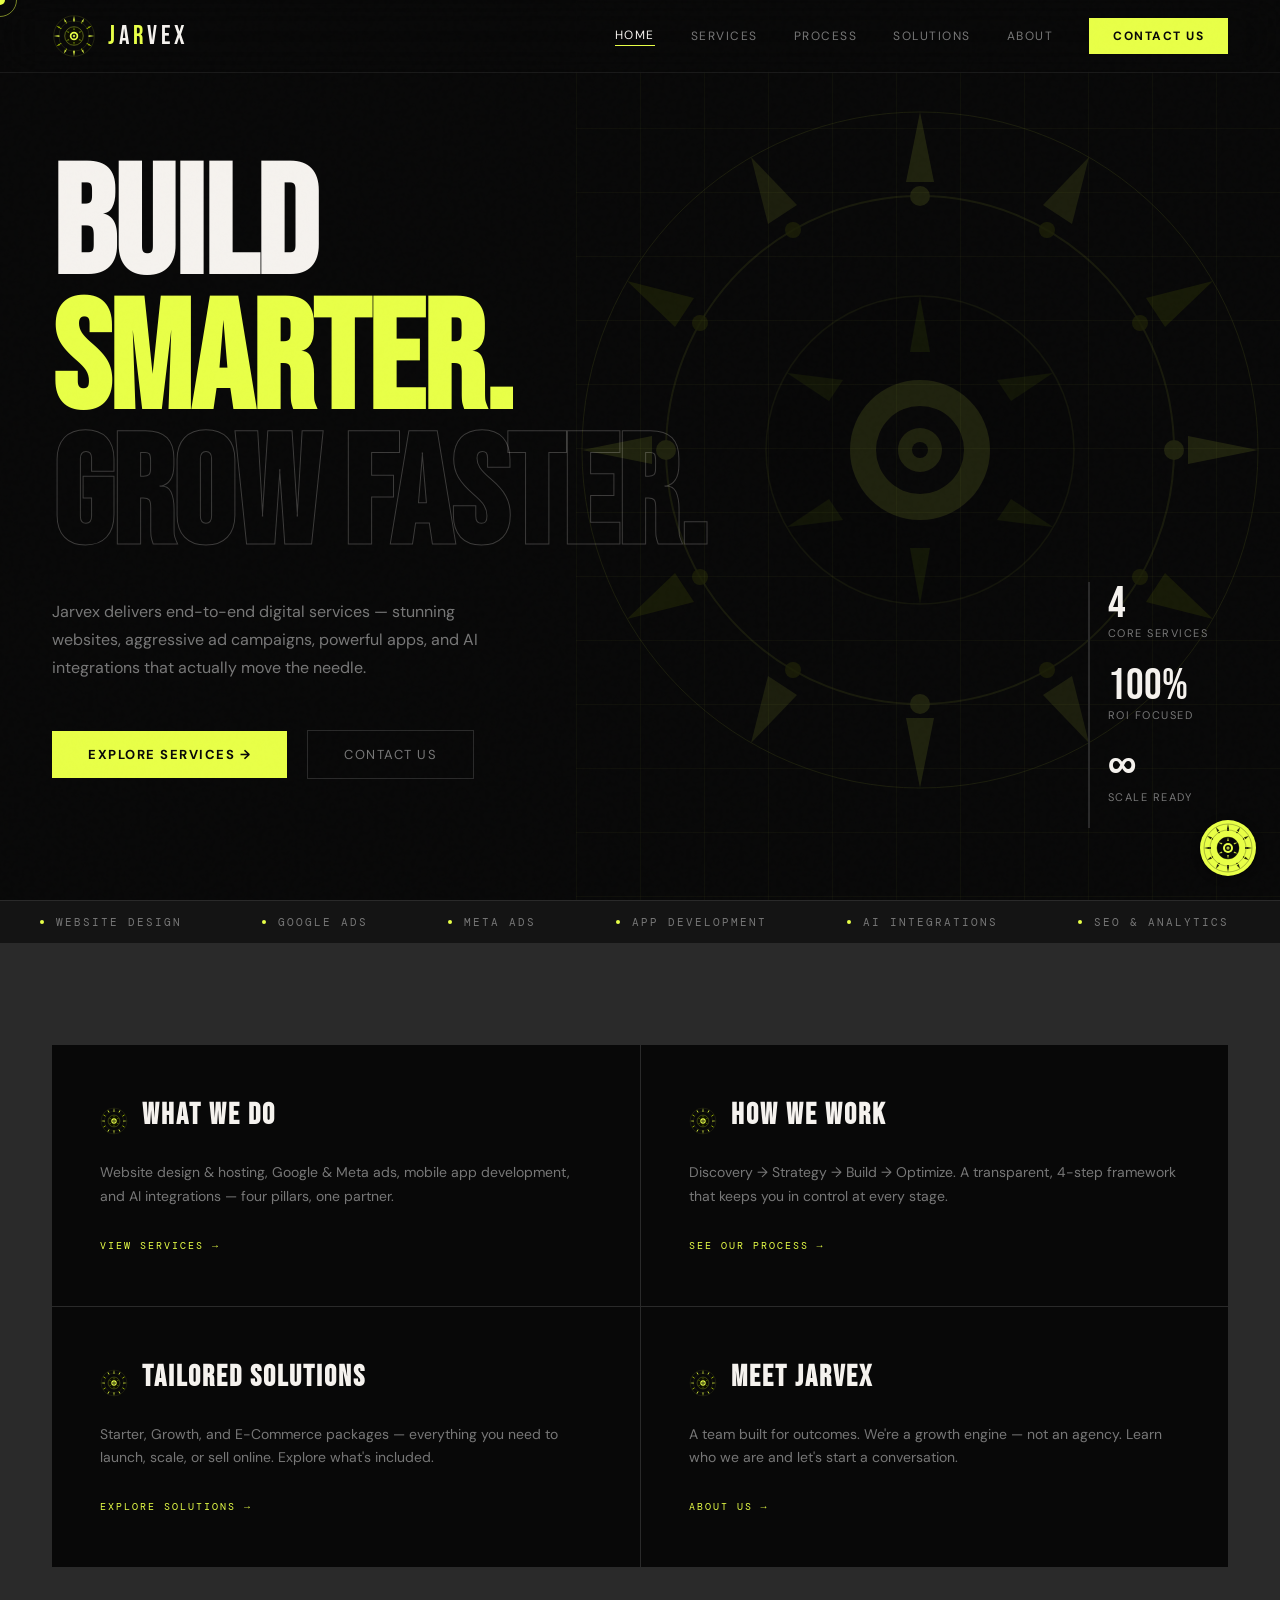
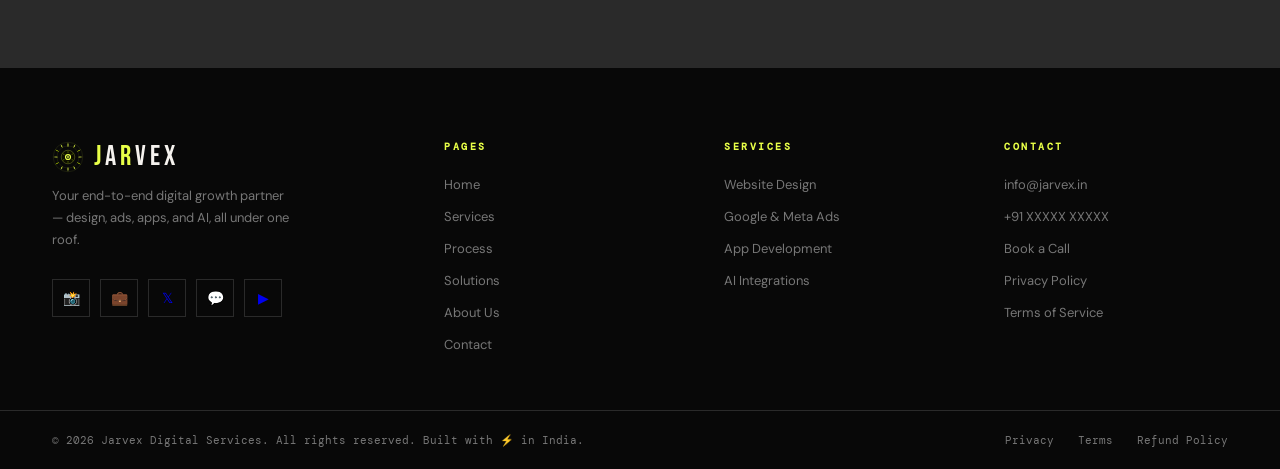
==== index.html @ 8faceefc "updated the chatbot logo" ====
<!DOCTYPE html>
<html lang="en">
<head>
<meta charset="UTF-8"><meta name="viewport" content="width=device-width, initial-scale=1.0">
<title>Jarvex — Digital Services, Reimagined</title>
<meta name="description" content="Jarvex delivers end-to-end digital services — website design, Google & Meta ads, app development, and AI integrations.">
<link rel="stylesheet" href="style.css">
<script>(function(){var t=Date.now()/1000;document.head.appendChild(Object.assign(document.createElement('style'),{textContent:'.kc-outer{animation-delay:-'+t%18+'s}.kc-middle{animation-delay:-'+t%12+'s}.kc-inner{animation-delay:-'+t%7+'s}.kc-center-dot{animation-delay:-'+t%3+'s}'}))})()</script>
<style>
/* HOME-SPECIFIC */
.hero{min-height:100vh;display:flex;flex-direction:column;justify-content:center;padding:130px 52px 90px;position:relative;overflow:hidden}
.hero-grid{position:absolute;top:0;right:0;width:55%;height:100%;background-image:linear-gradient(rgba(232,255,71,0.03) 1px,transparent 1px),linear-gradient(90deg,rgba(232,255,71,0.03) 1px,transparent 1px);background-size:64px 64px;pointer-events:none}
.hero-kc-bg{position:absolute;right:20px;top:50%;transform:translateY(-50%);width:680px;height:680px;pointer-events:none;z-index:0;opacity:0.10}
.hero-kc-bg .kc-outer{animation-duration:40s}.hero-kc-bg .kc-middle{animation-duration:28s}.hero-kc-bg .kc-inner{animation-duration:16s}
.hero-heading{font-family:'Bebas Neue',sans-serif;font-size:clamp(68px,12vw,158px);line-height:.88;letter-spacing:-1px;animation:fadeUp .8s .1s ease both;position:relative;z-index:1}
.hero-heading .outline{display:block;color:transparent;-webkit-text-stroke:1px rgba(245,242,238,0.22)}
.hero-heading .hl{color:var(--accent)}
.hero-sub{margin-top:32px;font-size:16px;color:var(--text-dim);max-width:460px;line-height:1.75;animation:fadeUp .8s .2s ease both;position:relative;z-index:1}
.hero-actions{margin-top:48px;display:flex;align-items:center;gap:20px;animation:fadeUp .8s .3s ease both;position:relative;z-index:1;flex-wrap:wrap}
.hero-float{position:absolute;right:72px;bottom:72px;display:flex;flex-direction:column;animation:fadeUp .8s .4s ease both;z-index:1}
.stat-row{border-left:2px solid var(--subtle);padding:0 0 24px 18px;transition:border-color .3s;cursor:none}
.stat-row:hover{border-left-color:var(--accent)}
.stat-num{font-family:'Bebas Neue',sans-serif;font-size:44px;color:var(--white);line-height:1}
.stat-label{font-size:11px;color:var(--text-dim);letter-spacing:1.5px;text-transform:uppercase}
/* HOME CARDS GRID */
.home-cards{padding:100px 52px;display:grid;grid-template-columns:repeat(2,1fr);gap:1px;background:var(--subtle);border-top:1px solid var(--subtle)}
.home-card{background:var(--black);padding:52px 48px;position:relative;overflow:hidden;cursor:none;transition:background .3s;text-decoration:none;display:block;color:inherit}
.home-card::before{content:'';position:absolute;inset:0;background:var(--accent);transform:scaleX(0);transform-origin:left;transition:transform .45s cubic-bezier(.77,0,.175,1);z-index:0}
.home-card:hover::before,.home-card.touch::before{transform:scaleX(1)}
.home-card:hover,.home-card.touch{background:var(--mid)}
.home-card>*{position:relative;z-index:1}
.home-card:hover .home-card-num,.home-card:hover h3,.home-card:hover p,.home-card:hover .home-card-link,.home-card.touch .home-card-num,.home-card.touch h3,.home-card.touch p,.home-card.touch .home-card-link{color:var(--black)!important}
.home-card-num{font-family:'DM Mono',monospace;font-size:9px;color:var(--text-dim);letter-spacing:2.5px;margin-bottom:20px;transition:color .3s}
.home-card-icon{margin-bottom:18px}
.home-card-title-row{display:flex;align-items:center;gap:14px;margin-bottom:16px}
.home-card-title-row h3{margin-bottom:0}
.home-card h3{font-family:'Bebas Neue',sans-serif;font-size:30px;letter-spacing:2px;margin-bottom:12px;transition:color .3s}
.home-card p{font-size:14px;color:var(--text-dim);line-height:1.7;margin-bottom:24px;transition:color .3s}
.home-card-link{font-family:'DM Mono',monospace;font-size:10px;color:var(--accent);letter-spacing:2px;text-transform:uppercase;text-decoration:none;display:inline-flex;align-items:center;gap:8px;transition:gap .2s,color .3s}

@media(max-width:900px){
  .hero{padding:100px 24px 60px;text-align:center}.hero-float{display:none}
  .hero-kc-bg{right:auto;left:50%;transform:translate(-50%,-50%);width:380px;height:380px;opacity:0.26}
  .hero-sub{margin-left:auto;margin-right:auto}
  .hero-actions{justify-content:center}
  .home-cards{grid-template-columns:1fr;padding:60px 24px}
  /* Mobile: disable whole-card tap — only link button is interactive */
  .home-card{pointer-events:none;cursor:default}
  .home-card .home-card-link{pointer-events:auto;border:1px solid var(--accent);padding:10px 18px;display:inline-flex;align-items:center;gap:8px}
}
@media(min-width:768px) and (max-width:1023px){
  .hero-kc-bg{display:none}
}
@media(max-width:767px){
  .hero-kc-bg{display:none}
}
@media(max-width:479px){
  .hero{padding:90px 16px 48px}
  .hero-kc-bg{display:none}
  .home-cards{padding:40px 16px}
  .home-card{padding:36px 20px}
  .home-card h3{font-size:24px}
  .home-card p{font-size:13px}
}
</style>
<link rel="stylesheet" href="chatbot-styles.css">
</head>
<body>
<div id="progressBar"></div>
<div class="cursor" id="cursor"></div>
<div class="cursor-ring" id="cursorRing"></div>

<nav>
  <a href="index.html" class="logo-wrap">
    <svg class="kc-mark" width="44" height="44" viewBox="-52 -52 104 104"><circle r="48" fill="none" stroke="#e8ff47" stroke-width="0.5" opacity="0.55"/><g class="kc-outer"><polygon points="0,-48 2,-38 -2,-38" fill="#e8ff47" opacity="0.95"/><polygon points="24,-41.6 21.5,-32 17.5,-35" fill="#e8ff47" opacity="0.85"/><polygon points="41.6,-24 35,-17.5 32,-21.5" fill="#c8e800" opacity="0.78"/><polygon points="48,0 38,2 38,-2" fill="#e8ff47" opacity="0.95"/><polygon points="41.6,24 32,21.5 35,17.5" fill="#c8e800" opacity="0.78"/><polygon points="24,41.6 17.5,35 21.5,32" fill="#e8ff47" opacity="0.85"/><polygon points="0,48 -2,38 2,38" fill="#e8ff47" opacity="0.95"/><polygon points="-24,41.6 -21.5,32 -17.5,35" fill="#e8ff47" opacity="0.85"/><polygon points="-41.6,24 -35,17.5 -32,21.5" fill="#c8e800" opacity="0.78"/><polygon points="-48,0 -38,-2 -38,2" fill="#e8ff47" opacity="0.95"/><polygon points="-41.6,-24 -32,-21.5 -35,-17.5" fill="#c8e800" opacity="0.78"/><polygon points="-24,-41.6 -17.5,-35 -21.5,-32" fill="#e8ff47" opacity="0.85"/></g><circle r="36" fill="none" stroke="#e8ff47" stroke-width="0.6" opacity="0.4"/><g class="kc-middle"><circle cx="0" cy="-36" r="2" fill="#e8ff47"/><circle cx="18" cy="-31.2" r="1.5" fill="#c8e800" opacity="0.8"/><circle cx="31.2" cy="-18" r="1.5" fill="#c8e800" opacity="0.8"/><circle cx="36" cy="0" r="2" fill="#e8ff47"/><circle cx="31.2" cy="18" r="1.5" fill="#c8e800" opacity="0.8"/><circle cx="18" cy="31.2" r="1.5" fill="#c8e800" opacity="0.8"/><circle cx="0" cy="36" r="2" fill="#e8ff47"/><circle cx="-18" cy="31.2" r="1.5" fill="#c8e800" opacity="0.8"/><circle cx="-31.2" cy="18" r="1.5" fill="#c8e800" opacity="0.8"/><circle cx="-36" cy="0" r="2" fill="#e8ff47"/><circle cx="-31.2" cy="-18" r="1.5" fill="#c8e800" opacity="0.8"/><circle cx="-18" cy="-31.2" r="1.5" fill="#c8e800" opacity="0.8"/></g><circle r="22" fill="#0d0d00" stroke="#e8ff47" stroke-width="0.8"/><g class="kc-inner"><polygon points="0,-22 1.5,-14 -1.5,-14" fill="#7fa800" opacity="0.9"/><polygon points="19.1,-11 13,-7 11,-10" fill="#7fa800" opacity="0.8"/><polygon points="19.1,11 11,10 13,7" fill="#7fa800" opacity="0.8"/><polygon points="0,22 -1.5,14 1.5,14" fill="#7fa800" opacity="0.9"/><polygon points="-19.1,11 -13,7 -11,10" fill="#7fa800" opacity="0.8"/><polygon points="-19.1,-11 -11,-10 -13,-7" fill="#7fa800" opacity="0.8"/></g><circle r="10" fill="#e8ff47"/><circle r="6" fill="#080808"/><circle r="3" fill="#e8ff47" class="kc-center-dot"/><circle r="1.2" fill="#080808"/></svg>
    <div class="logo-text"><span>J</span>A<span>R</span>VEX</div>
  </a>
  <div class="nav-links" id="navLinks">
    <a href="index.html" class="nav-link">Home</a>
    <a href="services.html" class="nav-link">Services</a>
    <a href="process.html" class="nav-link">Process</a>
    <a href="pricing.html" class="nav-link">Solutions</a>
    <a href="about.html" class="nav-link">About</a>
    <a href="contact.html" class="nav-cta">Contact Us</a>
  </div>
  <button class="nav-toggle" id="navToggle" onclick="toggleMenu()"><span id="t1"></span><span id="t2"></span><span id="t3"></span></button>
</nav>

<!-- HERO -->
<section class="hero">
  <div class="hero-grid"></div>
  <svg class="hero-kc-bg" viewBox="-340 -340 680 680"><circle r="338" fill="none" stroke="#e8ff47" stroke-width="1" opacity="0.8"/><g class="kc-outer"><polygon points="0,-338 14,-268 -14,-268" fill="#e8ff47"/><polygon points="169,-293 152,-226 123,-245" fill="#e8ff47" opacity="0.85"/><polygon points="293,-169 245,-123 226,-152" fill="#c8e800" opacity="0.78"/><polygon points="338,0 268,14 268,-14" fill="#e8ff47"/><polygon points="293,169 226,152 245,123" fill="#c8e800" opacity="0.78"/><polygon points="169,293 123,245 152,226" fill="#e8ff47" opacity="0.85"/><polygon points="0,338 -14,268 14,268" fill="#e8ff47"/><polygon points="-169,293 -152,226 -123,245" fill="#e8ff47" opacity="0.85"/><polygon points="-293,169 -245,123 -226,152" fill="#c8e800" opacity="0.78"/><polygon points="-338,0 -268,-14 -268,14" fill="#e8ff47"/><polygon points="-293,-169 -226,-152 -245,-123" fill="#c8e800" opacity="0.78"/><polygon points="-169,-293 -123,-245 -152,-226" fill="#e8ff47" opacity="0.85"/></g><circle r="254" fill="none" stroke="#e8ff47" stroke-width="2" opacity="0.7"/><g class="kc-middle"><circle cx="0" cy="-254" r="10" fill="#e8ff47"/><circle cx="127" cy="-220" r="8" fill="#c8e800" opacity="0.8"/><circle cx="220" cy="-127" r="8" fill="#c8e800" opacity="0.8"/><circle cx="254" cy="0" r="10" fill="#e8ff47"/><circle cx="220" cy="127" r="8" fill="#c8e800" opacity="0.8"/><circle cx="127" cy="220" r="8" fill="#c8e800" opacity="0.8"/><circle cx="0" cy="254" r="10" fill="#e8ff47"/><circle cx="-127" cy="220" r="8" fill="#c8e800" opacity="0.8"/><circle cx="-220" cy="127" r="8" fill="#c8e800" opacity="0.8"/><circle cx="-254" cy="0" r="10" fill="#e8ff47"/><circle cx="-220" cy="-127" r="8" fill="#c8e800" opacity="0.8"/><circle cx="-127" cy="-220" r="8" fill="#c8e800" opacity="0.8"/></g><circle r="155" fill="#080808" opacity="0.6"/><circle r="154" fill="none" stroke="#e8ff47" stroke-width="1.5" opacity="0.5"/><g class="kc-inner"><polygon points="0,-154 10,-98 -10,-98" fill="#7fa800" opacity="0.9"/><polygon points="133,-77 91,-49 77,-70" fill="#7fa800" opacity="0.8"/><polygon points="133,77 77,70 91,49" fill="#7fa800" opacity="0.8"/><polygon points="0,154 -10,98 10,98" fill="#7fa800" opacity="0.9"/><polygon points="-133,77 -91,49 -77,70" fill="#7fa800" opacity="0.8"/><polygon points="-133,-77 -77,-70 -91,-49" fill="#7fa800" opacity="0.8"/></g><circle r="70" fill="#e8ff47"/><circle r="44" fill="#080808"/><circle r="22" fill="#e8ff47" class="kc-center-dot"/><circle r="8" fill="#080808"/></svg>

  <h1 class="hero-heading">Build<br><span class="hl">Smarter.</span><br><span class="outline">Grow Faster.</span></h1>
  <p class="hero-sub">Jarvex delivers end-to-end digital services — stunning websites, aggressive ad campaigns, powerful apps, and AI integrations that actually move the needle.</p>
  <div class="hero-actions">
    <a href="services.html" class="btn-primary">Explore Services →</a>
    <a href="contact.html" class="btn-outline">Contact Us</a>
  </div>
  <div class="hero-float">
    <div class="stat-row"><div class="stat-num">4</div><div class="stat-label">Core Services</div></div>
    <div class="stat-row"><div class="stat-num">100%</div><div class="stat-label">ROI Focused</div></div>
    <div class="stat-row"><div class="stat-num">∞</div><div class="stat-label">Scale Ready</div></div>
  </div>
</section>

<!-- TICKER -->
<div class="ticker"><div class="ticker-track"><div class="ticker-item"><span class="t-dot"></span>Website Design</div><div class="ticker-item"><span class="t-dot"></span>Google Ads</div><div class="ticker-item"><span class="t-dot"></span>Meta Ads</div><div class="ticker-item"><span class="t-dot"></span>App Development</div><div class="ticker-item"><span class="t-dot"></span>AI Integrations</div><div class="ticker-item"><span class="t-dot"></span>SEO &amp; Analytics</div><div class="ticker-item"><span class="t-dot"></span>Custom Automation</div><div class="ticker-item"><span class="t-dot"></span>Cloud Hosting</div><div class="ticker-item"><span class="t-dot"></span>Website Design</div><div class="ticker-item"><span class="t-dot"></span>Google Ads</div><div class="ticker-item"><span class="t-dot"></span>Meta Ads</div><div class="ticker-item"><span class="t-dot"></span>App Development</div><div class="ticker-item"><span class="t-dot"></span>AI Integrations</div><div class="ticker-item"><span class="t-dot"></span>SEO &amp; Analytics</div><div class="ticker-item"><span class="t-dot"></span>Custom Automation</div><div class="ticker-item"><span class="t-dot"></span>Cloud Hosting</div></div></div>

<!-- HOME CARDS — overview of all pages -->
<div class="home-cards">
  <div class="home-card anim-up" data-href="services.html">
    <div class="home-card-title-row"><svg width="28" height="28" viewBox="-52 -52 104 104"><circle r="48" fill="none" stroke="#e8ff47" stroke-width="0.5" opacity="0.55"/><g class="kc-outer"><polygon points="0,-48 2,-38 -2,-38" fill="#e8ff47" opacity="0.95"/><polygon points="24,-41.6 21.5,-32 17.5,-35" fill="#e8ff47" opacity="0.85"/><polygon points="41.6,-24 35,-17.5 32,-21.5" fill="#c8e800" opacity="0.78"/><polygon points="48,0 38,2 38,-2" fill="#e8ff47" opacity="0.95"/><polygon points="41.6,24 32,21.5 35,17.5" fill="#c8e800" opacity="0.78"/><polygon points="24,41.6 17.5,35 21.5,32" fill="#e8ff47" opacity="0.85"/><polygon points="0,48 -2,38 2,38" fill="#e8ff47" opacity="0.95"/><polygon points="-24,41.6 -21.5,32 -17.5,35" fill="#e8ff47" opacity="0.85"/><polygon points="-41.6,24 -35,17.5 -32,21.5" fill="#c8e800" opacity="0.78"/><polygon points="-48,0 -38,-2 -38,2" fill="#e8ff47" opacity="0.95"/><polygon points="-41.6,-24 -32,-21.5 -35,-17.5" fill="#c8e800" opacity="0.78"/><polygon points="-24,-41.6 -17.5,-35 -21.5,-32" fill="#e8ff47" opacity="0.85"/></g><circle r="36" fill="none" stroke="#e8ff47" stroke-width="0.6" opacity="0.4"/><g class="kc-middle"><circle cx="0" cy="-36" r="2" fill="#e8ff47"/><circle cx="18" cy="-31.2" r="1.5" fill="#c8e800" opacity="0.8"/><circle cx="31.2" cy="-18" r="1.5" fill="#c8e800" opacity="0.8"/><circle cx="36" cy="0" r="2" fill="#e8ff47"/><circle cx="31.2" cy="18" r="1.5" fill="#c8e800" opacity="0.8"/><circle cx="18" cy="31.2" r="1.5" fill="#c8e800" opacity="0.8"/><circle cx="0" cy="36" r="2" fill="#e8ff47"/><circle cx="-18" cy="31.2" r="1.5" fill="#c8e800" opacity="0.8"/><circle cx="-31.2" cy="18" r="1.5" fill="#c8e800" opacity="0.8"/><circle cx="-36" cy="0" r="2" fill="#e8ff47"/><circle cx="-31.2" cy="-18" r="1.5" fill="#c8e800" opacity="0.8"/><circle cx="-18" cy="-31.2" r="1.5" fill="#c8e800" opacity="0.8"/></g><circle r="22" fill="#0d0d00" stroke="#e8ff47" stroke-width="0.8"/><g class="kc-inner"><polygon points="0,-22 1.5,-14 -1.5,-14" fill="#7fa800" opacity="0.9"/><polygon points="19.1,-11 13,-7 11,-10" fill="#7fa800" opacity="0.8"/><polygon points="19.1,11 11,10 13,7" fill="#7fa800" opacity="0.8"/><polygon points="0,22 -1.5,14 1.5,14" fill="#7fa800" opacity="0.9"/><polygon points="-19.1,11 -13,7 -11,10" fill="#7fa800" opacity="0.8"/><polygon points="-19.1,-11 -11,-10 -13,-7" fill="#7fa800" opacity="0.8"/></g><circle r="10" fill="#e8ff47"/><circle r="6" fill="#080808"/><circle r="3" fill="#e8ff47" class="kc-center-dot"/><circle r="1.2" fill="#080808"/></svg><h3>What We Do</h3></div>
    <p>Website design & hosting, Google & Meta ads, mobile app development, and AI integrations — four pillars, one partner.</p>
    <a href="services.html" class="home-card-link">View Services →</a>
  </div>
  <div class="home-card anim-up" data-href="process.html">
    <div class="home-card-title-row"><svg width="28" height="28" viewBox="-52 -52 104 104"><circle r="48" fill="none" stroke="#e8ff47" stroke-width="0.5" opacity="0.55"/><g class="kc-outer"><polygon points="0,-48 2,-38 -2,-38" fill="#e8ff47" opacity="0.95"/><polygon points="24,-41.6 21.5,-32 17.5,-35" fill="#e8ff47" opacity="0.85"/><polygon points="41.6,-24 35,-17.5 32,-21.5" fill="#c8e800" opacity="0.78"/><polygon points="48,0 38,2 38,-2" fill="#e8ff47" opacity="0.95"/><polygon points="41.6,24 32,21.5 35,17.5" fill="#c8e800" opacity="0.78"/><polygon points="24,41.6 17.5,35 21.5,32" fill="#e8ff47" opacity="0.85"/><polygon points="0,48 -2,38 2,38" fill="#e8ff47" opacity="0.95"/><polygon points="-24,41.6 -21.5,32 -17.5,35" fill="#e8ff47" opacity="0.85"/><polygon points="-41.6,24 -35,17.5 -32,21.5" fill="#c8e800" opacity="0.78"/><polygon points="-48,0 -38,-2 -38,2" fill="#e8ff47" opacity="0.95"/><polygon points="-41.6,-24 -32,-21.5 -35,-17.5" fill="#c8e800" opacity="0.78"/><polygon points="-24,-41.6 -17.5,-35 -21.5,-32" fill="#e8ff47" opacity="0.85"/></g><circle r="36" fill="none" stroke="#e8ff47" stroke-width="0.6" opacity="0.4"/><g class="kc-middle"><circle cx="0" cy="-36" r="2" fill="#e8ff47"/><circle cx="18" cy="-31.2" r="1.5" fill="#c8e800" opacity="0.8"/><circle cx="31.2" cy="-18" r="1.5" fill="#c8e800" opacity="0.8"/><circle cx="36" cy="0" r="2" fill="#e8ff47"/><circle cx="31.2" cy="18" r="1.5" fill="#c8e800" opacity="0.8"/><circle cx="18" cy="31.2" r="1.5" fill="#c8e800" opacity="0.8"/><circle cx="0" cy="36" r="2" fill="#e8ff47"/><circle cx="-18" cy="31.2" r="1.5" fill="#c8e800" opacity="0.8"/><circle cx="-31.2" cy="18" r="1.5" fill="#c8e800" opacity="0.8"/><circle cx="-36" cy="0" r="2" fill="#e8ff47"/><circle cx="-31.2" cy="-18" r="1.5" fill="#c8e800" opacity="0.8"/><circle cx="-18" cy="-31.2" r="1.5" fill="#c8e800" opacity="0.8"/></g><circle r="22" fill="#0d0d00" stroke="#e8ff47" stroke-width="0.8"/><g class="kc-inner"><polygon points="0,-22 1.5,-14 -1.5,-14" fill="#7fa800" opacity="0.9"/><polygon points="19.1,-11 13,-7 11,-10" fill="#7fa800" opacity="0.8"/><polygon points="19.1,11 11,10 13,7" fill="#7fa800" opacity="0.8"/><polygon points="0,22 -1.5,14 1.5,14" fill="#7fa800" opacity="0.9"/><polygon points="-19.1,11 -13,7 -11,10" fill="#7fa800" opacity="0.8"/><polygon points="-19.1,-11 -11,-10 -13,-7" fill="#7fa800" opacity="0.8"/></g><circle r="10" fill="#e8ff47"/><circle r="6" fill="#080808"/><circle r="3" fill="#e8ff47" class="kc-center-dot"/><circle r="1.2" fill="#080808"/></svg><h3>How We Work</h3></div>
    <p>Discovery → Strategy → Build → Optimize. A transparent, 4-step framework that keeps you in control at every stage.</p>
    <a href="process.html" class="home-card-link">See Our Process →</a>
  </div>
  <div class="home-card anim-up" data-href="pricing.html">
    <div class="home-card-title-row"><svg width="28" height="28" viewBox="-52 -52 104 104"><circle r="48" fill="none" stroke="#e8ff47" stroke-width="0.5" opacity="0.55"/><g class="kc-outer"><polygon points="0,-48 2,-38 -2,-38" fill="#e8ff47" opacity="0.95"/><polygon points="24,-41.6 21.5,-32 17.5,-35" fill="#e8ff47" opacity="0.85"/><polygon points="41.6,-24 35,-17.5 32,-21.5" fill="#c8e800" opacity="0.78"/><polygon points="48,0 38,2 38,-2" fill="#e8ff47" opacity="0.95"/><polygon points="41.6,24 32,21.5 35,17.5" fill="#c8e800" opacity="0.78"/><polygon points="24,41.6 17.5,35 21.5,32" fill="#e8ff47" opacity="0.85"/><polygon points="0,48 -2,38 2,38" fill="#e8ff47" opacity="0.95"/><polygon points="-24,41.6 -21.5,32 -17.5,35" fill="#e8ff47" opacity="0.85"/><polygon points="-41.6,24 -35,17.5 -32,21.5" fill="#c8e800" opacity="0.78"/><polygon points="-48,0 -38,-2 -38,2" fill="#e8ff47" opacity="0.95"/><polygon points="-41.6,-24 -32,-21.5 -35,-17.5" fill="#c8e800" opacity="0.78"/><polygon points="-24,-41.6 -17.5,-35 -21.5,-32" fill="#e8ff47" opacity="0.85"/></g><circle r="36" fill="none" stroke="#e8ff47" stroke-width="0.6" opacity="0.4"/><g class="kc-middle"><circle cx="0" cy="-36" r="2" fill="#e8ff47"/><circle cx="18" cy="-31.2" r="1.5" fill="#c8e800" opacity="0.8"/><circle cx="31.2" cy="-18" r="1.5" fill="#c8e800" opacity="0.8"/><circle cx="36" cy="0" r="2" fill="#e8ff47"/><circle cx="31.2" cy="18" r="1.5" fill="#c8e800" opacity="0.8"/><circle cx="18" cy="31.2" r="1.5" fill="#c8e800" opacity="0.8"/><circle cx="0" cy="36" r="2" fill="#e8ff47"/><circle cx="-18" cy="31.2" r="1.5" fill="#c8e800" opacity="0.8"/><circle cx="-31.2" cy="18" r="1.5" fill="#c8e800" opacity="0.8"/><circle cx="-36" cy="0" r="2" fill="#e8ff47"/><circle cx="-31.2" cy="-18" r="1.5" fill="#c8e800" opacity="0.8"/><circle cx="-18" cy="-31.2" r="1.5" fill="#c8e800" opacity="0.8"/></g><circle r="22" fill="#0d0d00" stroke="#e8ff47" stroke-width="0.8"/><g class="kc-inner"><polygon points="0,-22 1.5,-14 -1.5,-14" fill="#7fa800" opacity="0.9"/><polygon points="19.1,-11 13,-7 11,-10" fill="#7fa800" opacity="0.8"/><polygon points="19.1,11 11,10 13,7" fill="#7fa800" opacity="0.8"/><polygon points="0,22 -1.5,14 1.5,14" fill="#7fa800" opacity="0.9"/><polygon points="-19.1,11 -13,7 -11,10" fill="#7fa800" opacity="0.8"/><polygon points="-19.1,-11 -11,-10 -13,-7" fill="#7fa800" opacity="0.8"/></g><circle r="10" fill="#e8ff47"/><circle r="6" fill="#080808"/><circle r="3" fill="#e8ff47" class="kc-center-dot"/><circle r="1.2" fill="#080808"/></svg><h3>Tailored Solutions</h3></div>
    <p>Starter, Growth, and E-Commerce packages — everything you need to launch, scale, or sell online. Explore what's included.</p>
    <a href="pricing.html" class="home-card-link">Explore Solutions →</a>
  </div>
  <div class="home-card anim-up" data-href="about.html">
    <div class="home-card-title-row"><svg width="28" height="28" viewBox="-52 -52 104 104"><circle r="48" fill="none" stroke="#e8ff47" stroke-width="0.5" opacity="0.55"/><g class="kc-outer"><polygon points="0,-48 2,-38 -2,-38" fill="#e8ff47" opacity="0.95"/><polygon points="24,-41.6 21.5,-32 17.5,-35" fill="#e8ff47" opacity="0.85"/><polygon points="41.6,-24 35,-17.5 32,-21.5" fill="#c8e800" opacity="0.78"/><polygon points="48,0 38,2 38,-2" fill="#e8ff47" opacity="0.95"/><polygon points="41.6,24 32,21.5 35,17.5" fill="#c8e800" opacity="0.78"/><polygon points="24,41.6 17.5,35 21.5,32" fill="#e8ff47" opacity="0.85"/><polygon points="0,48 -2,38 2,38" fill="#e8ff47" opacity="0.95"/><polygon points="-24,41.6 -21.5,32 -17.5,35" fill="#e8ff47" opacity="0.85"/><polygon points="-41.6,24 -35,17.5 -32,21.5" fill="#c8e800" opacity="0.78"/><polygon points="-48,0 -38,-2 -38,2" fill="#e8ff47" opacity="0.95"/><polygon points="-41.6,-24 -32,-21.5 -35,-17.5" fill="#c8e800" opacity="0.78"/><polygon points="-24,-41.6 -17.5,-35 -21.5,-32" fill="#e8ff47" opacity="0.85"/></g><circle r="36" fill="none" stroke="#e8ff47" stroke-width="0.6" opacity="0.4"/><g class="kc-middle"><circle cx="0" cy="-36" r="2" fill="#e8ff47"/><circle cx="18" cy="-31.2" r="1.5" fill="#c8e800" opacity="0.8"/><circle cx="31.2" cy="-18" r="1.5" fill="#c8e800" opacity="0.8"/><circle cx="36" cy="0" r="2" fill="#e8ff47"/><circle cx="31.2" cy="18" r="1.5" fill="#c8e800" opacity="0.8"/><circle cx="18" cy="31.2" r="1.5" fill="#c8e800" opacity="0.8"/><circle cx="0" cy="36" r="2" fill="#e8ff47"/><circle cx="-18" cy="31.2" r="1.5" fill="#c8e800" opacity="0.8"/><circle cx="-31.2" cy="18" r="1.5" fill="#c8e800" opacity="0.8"/><circle cx="-36" cy="0" r="2" fill="#e8ff47"/><circle cx="-31.2" cy="-18" r="1.5" fill="#c8e800" opacity="0.8"/><circle cx="-18" cy="-31.2" r="1.5" fill="#c8e800" opacity="0.8"/></g><circle r="22" fill="#0d0d00" stroke="#e8ff47" stroke-width="0.8"/><g class="kc-inner"><polygon points="0,-22 1.5,-14 -1.5,-14" fill="#7fa800" opacity="0.9"/><polygon points="19.1,-11 13,-7 11,-10" fill="#7fa800" opacity="0.8"/><polygon points="19.1,11 11,10 13,7" fill="#7fa800" opacity="0.8"/><polygon points="0,22 -1.5,14 1.5,14" fill="#7fa800" opacity="0.9"/><polygon points="-19.1,11 -13,7 -11,10" fill="#7fa800" opacity="0.8"/><polygon points="-19.1,-11 -11,-10 -13,-7" fill="#7fa800" opacity="0.8"/></g><circle r="10" fill="#e8ff47"/><circle r="6" fill="#080808"/><circle r="3" fill="#e8ff47" class="kc-center-dot"/><circle r="1.2" fill="#080808"/></svg><h3>Meet Jarvex</h3></div>
    <p>A team built for outcomes. We're a growth engine — not an agency. Learn who we are and let's start a conversation.</p>
    <a href="about.html" class="home-card-link">About Us →</a>
  </div>
</div>



<!-- FOOTER -->
<footer>
  <div class="footer-top">
    <div class="foot-brand">
      <div class="foot-logo-row"><svg class="kc-mark" width="32" height="32" viewBox="-52 -52 104 104"><circle r="48" fill="none" stroke="#e8ff47" stroke-width="0.5" opacity="0.55"/><g class="kc-outer"><polygon points="0,-48 2,-38 -2,-38" fill="#e8ff47" opacity="0.95"/><polygon points="24,-41.6 21.5,-32 17.5,-35" fill="#e8ff47" opacity="0.85"/><polygon points="41.6,-24 35,-17.5 32,-21.5" fill="#c8e800" opacity="0.78"/><polygon points="48,0 38,2 38,-2" fill="#e8ff47" opacity="0.95"/><polygon points="41.6,24 32,21.5 35,17.5" fill="#c8e800" opacity="0.78"/><polygon points="24,41.6 17.5,35 21.5,32" fill="#e8ff47" opacity="0.85"/><polygon points="0,48 -2,38 2,38" fill="#e8ff47" opacity="0.95"/><polygon points="-24,41.6 -21.5,32 -17.5,35" fill="#e8ff47" opacity="0.85"/><polygon points="-41.6,24 -35,17.5 -32,21.5" fill="#c8e800" opacity="0.78"/><polygon points="-48,0 -38,-2 -38,2" fill="#e8ff47" opacity="0.95"/><polygon points="-41.6,-24 -32,-21.5 -35,-17.5" fill="#c8e800" opacity="0.78"/><polygon points="-24,-41.6 -17.5,-35 -21.5,-32" fill="#e8ff47" opacity="0.85"/></g><circle r="36" fill="none" stroke="#e8ff47" stroke-width="0.6" opacity="0.4"/><g class="kc-middle"><circle cx="0" cy="-36" r="2" fill="#e8ff47"/><circle cx="18" cy="-31.2" r="1.5" fill="#c8e800" opacity="0.8"/><circle cx="31.2" cy="-18" r="1.5" fill="#c8e800" opacity="0.8"/><circle cx="36" cy="0" r="2" fill="#e8ff47"/><circle cx="31.2" cy="18" r="1.5" fill="#c8e800" opacity="0.8"/><circle cx="18" cy="31.2" r="1.5" fill="#c8e800" opacity="0.8"/><circle cx="0" cy="36" r="2" fill="#e8ff47"/><circle cx="-18" cy="31.2" r="1.5" fill="#c8e800" opacity="0.8"/><circle cx="-31.2" cy="18" r="1.5" fill="#c8e800" opacity="0.8"/><circle cx="-36" cy="0" r="2" fill="#e8ff47"/><circle cx="-31.2" cy="-18" r="1.5" fill="#c8e800" opacity="0.8"/><circle cx="-18" cy="-31.2" r="1.5" fill="#c8e800" opacity="0.8"/></g><circle r="22" fill="#0d0d00" stroke="#e8ff47" stroke-width="0.8"/><g class="kc-inner"><polygon points="0,-22 1.5,-14 -1.5,-14" fill="#7fa800" opacity="0.9"/><polygon points="19.1,-11 13,-7 11,-10" fill="#7fa800" opacity="0.8"/><polygon points="19.1,11 11,10 13,7" fill="#7fa800" opacity="0.8"/><polygon points="0,22 -1.5,14 1.5,14" fill="#7fa800" opacity="0.9"/><polygon points="-19.1,11 -13,7 -11,10" fill="#7fa800" opacity="0.8"/><polygon points="-19.1,-11 -11,-10 -13,-7" fill="#7fa800" opacity="0.8"/></g><circle r="10" fill="#e8ff47"/><circle r="6" fill="#080808"/><circle r="3" fill="#e8ff47" class="kc-center-dot"/><circle r="1.2" fill="#080808"/></svg><div class="foot-logo-text"><span>J</span>A<span>R</span>VEX</div></div>
      <p class="foot-tagline">Your end-to-end digital growth partner — design, ads, apps, and AI, all under one roof.</p>
      <div class="foot-social"><a href="#" class="social-btn">📸</a><a href="#" class="social-btn">💼</a><a href="#" class="social-btn">𝕏</a><a href="#" class="social-btn">💬</a><a href="#" class="social-btn">▶</a></div>
    </div>
    <div class="footer-col"><h5>Pages</h5><ul><li><a href="index.html">Home</a></li><li><a href="services.html">Services</a></li><li><a href="process.html">Process</a></li><li><a href="pricing.html">Solutions</a></li><li><a href="about.html">About Us</a></li><li><a href="contact.html">Contact</a></li></ul></div>
    <div class="footer-col"><h5>Services</h5><ul><li><a href="services.html">Website Design</a></li><li><a href="services.html">Google &amp; Meta Ads</a></li><li><a href="services.html">App Development</a></li><li><a href="services.html">AI Integrations</a></li></ul></div>
    <div class="footer-col"><h5>Contact</h5><ul><li><a href="mailto:info@jarvex.in">info@jarvex.in</a></li><li><a href="tel:+91XXXXXXXXXX">+91 XXXXX XXXXX</a></li><li><a href="contact.html">Book a Call</a></li><li><a href="#">Privacy Policy</a></li><li><a href="#">Terms of Service</a></li></ul></div>
  </div>
  <div class="footer-bottom">
    <div class="footer-copy">© 2026 Jarvex Digital Services. All rights reserved. Built with ⚡ in India.</div>
    <div class="footer-legal"><a href="#">Privacy</a><a href="#">Terms</a><a href="#">Refund Policy</a></div>
  </div>
</footer>
<script src="shared.js"></script>
<script src="chatbot.js"></script>
</body>
</html>
---- style.css ----
@import url('https://fonts.googleapis.com/css2?family=Bebas+Neue&family=DM+Sans:ital,wght@0,300;0,400;0,500;0,600;1,400&family=DM+Mono:wght@400;500&display=swap');

:root{
  --black:#080808;--white:#f5f2ee;--accent:#e8ff47;
  --mid:#141414;--subtle:#2a2a2a;--text-dim:#777;
  --border:rgba(255,255,255,0.07);
}
*,*::before,*::after{margin:0;padding:0;box-sizing:border-box}
html{scroll-behavior:smooth}
body{background:var(--black);color:var(--white);font-family:'DM Sans',sans-serif;overflow-x:hidden;cursor:none}

/* CURSOR */
.cursor{position:fixed;width:10px;height:10px;background:var(--accent);border-radius:50%;pointer-events:none;z-index:9999;transform:translate(-50%,-50%);transition:width .2s,height .2s}
.cursor-ring{position:fixed;width:34px;height:34px;border:1.5px solid rgba(232,255,71,0.5);border-radius:50%;pointer-events:none;z-index:9998;transform:translate(-50%,-50%);transition:width .3s,height .3s,opacity .3s}

/* NOISE OVERLAY */
body::before{content:'';position:fixed;inset:0;background-image:url("data:image/svg+xml,%3Csvg viewBox='0 0 200 200' xmlns='http://www.w3.org/2000/svg'%3E%3Cfilter id='n'%3E%3CfeTurbulence type='fractalNoise' baseFrequency='0.85' numOctaves='4' stitchTiles='stitch'/%3E%3C/filter%3E%3Crect width='100%25' height='100%25' filter='url(%23n)' opacity='0.035'/%3E%3C/svg%3E");pointer-events:none;z-index:800;opacity:.4}

/* SCROLL PROGRESS BAR */
#progressBar{position:fixed;top:0;left:0;height:2px;background:var(--accent);z-index:600;width:0;transition:width .1s linear;pointer-events:none}

@keyframes kcSpin{from{transform:rotate(0deg)}to{transform:rotate(360deg)}}
@keyframes kcSpinRev{from{transform:rotate(0deg)}to{transform:rotate(-360deg)}}
@keyframes kcPulse{0%,100%{opacity:1}50%{opacity:.5}}
.kc-outer{transform-origin:center;transform-box:fill-box;animation:kcSpin 18s linear infinite}
.kc-middle{transform-origin:center;transform-box:fill-box;animation:kcSpinRev 12s linear infinite}
.kc-inner{transform-origin:center;transform-box:fill-box;animation:kcSpin 7s linear infinite}
.kc-center-dot{animation:kcPulse 3s ease-in-out infinite}

/* NAV */
nav{position:fixed;top:0;left:0;right:0;z-index:500;display:flex;align-items:center;justify-content:space-between;padding:14px 52px;border-bottom:1px solid var(--border);backdrop-filter:blur(24px);background:rgba(8,8,8,0.88)}
.logo-wrap{display:flex;align-items:center;gap:12px;text-decoration:none}
.logo-text{font-family:'Bebas Neue',sans-serif;font-size:26px;letter-spacing:4px;color:var(--white)}
.logo-text span{color:var(--accent)}

/* Sub-page nav — desktop only: remove backdrop-filter compositor clip, solid bg, larger logo */
@media(min-width:1024px){
  .subpage nav{backdrop-filter:none;-webkit-backdrop-filter:none;background:rgba(8,8,8,0.97);overflow:visible}
  .subpage .logo-wrap{overflow:visible}
  .subpage nav .kc-mark{width:56px;height:56px;overflow:visible;display:block}
}
.nav-links{display:flex;align-items:center;gap:36px}
.nav-link{color:var(--text-dim);text-decoration:none;font-size:12px;letter-spacing:1.5px;text-transform:uppercase;transition:color .2s}
.nav-link:hover,.nav-link.active{color:var(--white)}
.nav-link.active{border-bottom:1px solid var(--accent);padding-bottom:2px}
.nav-cta{background:var(--accent);color:var(--black);padding:10px 24px;font-size:12px;font-weight:700;letter-spacing:1.5px;text-transform:uppercase;text-decoration:none;transition:background .2s,transform .2s}
.nav-cta:hover{background:#fff;transform:translateY(-1px)}
.nav-toggle{display:none;flex-direction:column;gap:5px;cursor:none;padding:4px;background:none;border:none}
.nav-toggle span{width:24px;height:2px;background:var(--white);display:block;transition:all .3s}

/* PAGE HEADER (inner pages) */
.page-header{padding:140px 52px 80px;position:relative;overflow:hidden;border-bottom:1px solid var(--subtle)}
.page-header-grid{position:absolute;inset:0;background-image:linear-gradient(rgba(232,255,71,0.03) 1px,transparent 1px),linear-gradient(90deg,rgba(232,255,71,0.03) 1px,transparent 1px);background-size:64px 64px;pointer-events:none}
.page-header-kc{position:absolute;right:-40px;top:50%;transform:translateY(-50%);opacity:0.06;pointer-events:none}
.page-header-kc .kc-outer{animation-duration:40s}
.page-header-kc .kc-middle{animation-duration:26s}
.page-header-kc .kc-inner{animation-duration:15s}
.page-badge{display:inline-flex;align-items:center;gap:8px;border:1px solid rgba(232,255,71,0.25);padding:5px 12px;font-family:'DM Mono',monospace;font-size:9px;color:var(--accent);letter-spacing:2.5px;text-transform:uppercase;margin-bottom:28px;animation:fadeUp .6s ease both}
.page-title{font-family:'Bebas Neue',sans-serif;font-size:clamp(52px,9vw,120px);line-height:.88;letter-spacing:-1px;animation:fadeUp .7s .1s ease both;position:relative;z-index:1}
.page-title .hl{color:var(--accent)}
.page-title .outline{color:transparent;-webkit-text-stroke:1px rgba(245,242,238,0.22)}
.page-sub{margin-top:24px;font-size:16px;color:var(--text-dim);max-width:520px;line-height:1.75;animation:fadeUp .7s .2s ease both;position:relative;z-index:1}
@keyframes fadeUp{from{opacity:0;transform:translateY(24px)}to{opacity:1;transform:translateY(0)}}

/* SECTION LABEL */
.section-label{font-family:'DM Mono',monospace;font-size:10px;color:var(--accent);letter-spacing:3px;text-transform:uppercase;display:flex;align-items:center;gap:14px;margin-bottom:56px}
.section-label::before{content:'';width:36px;height:1px;background:var(--accent);flex-shrink:0}

/* BUTTONS */
.btn-primary{background:var(--accent);color:var(--black);border:none;padding:15px 36px;font-family:'DM Sans',sans-serif;font-weight:700;font-size:13px;letter-spacing:1.5px;text-transform:uppercase;cursor:none;transition:transform .2s,box-shadow .2s;text-decoration:none;display:inline-block}
.btn-primary:hover{transform:translateY(-2px);box-shadow:0 14px 40px rgba(232,255,71,.22)}
.btn-outline{border:1px solid var(--subtle);color:var(--text-dim);padding:15px 36px;font-size:13px;letter-spacing:1.5px;text-transform:uppercase;text-decoration:none;display:inline-flex;align-items:center;gap:8px;transition:border-color .2s,color .2s}
.btn-outline:hover{border-color:var(--white);color:var(--white)}

/* TAGS */
.tag{background:var(--mid);color:var(--text-dim);font-size:10px;padding:4px 10px;letter-spacing:1px;font-family:'DM Mono',monospace;transition:background .3s,color .3s}

/* TICKER */
.ticker{border-top:1px solid var(--subtle);border-bottom:1px solid var(--subtle);padding:14px 0;overflow:hidden;background:var(--mid)}
.ticker-track{display:flex;animation:tickAnim 22s linear infinite;width:max-content}
.ticker-track:hover{animation-play-state:paused}
.ticker-item{display:flex;align-items:center;gap:12px;padding:0 40px;white-space:nowrap;font-family:'DM Mono',monospace;font-size:11px;letter-spacing:2px;text-transform:uppercase;color:var(--text-dim)}
.t-dot{width:4px;height:4px;background:var(--accent);border-radius:50%;flex-shrink:0}
@keyframes tickAnim{from{transform:translateX(0)}to{transform:translateX(-50%)}}

/* KC DIVIDER */
.kc-divider{display:flex;align-items:center;justify-content:center;gap:28px;padding:48px 52px;border-top:1px solid var(--subtle);overflow:hidden}
.kc-divider-line{flex:1;height:1px;background:linear-gradient(90deg,transparent,var(--subtle),transparent)}
.kc-divider-mark{flex-shrink:0;opacity:0.55}
.kc-divider-mark .kc-outer{animation-duration:25s}
.kc-divider-mark .kc-middle{animation-duration:15s}
.kc-divider-mark .kc-inner{animation-duration:9s}
.kc-divider-text{font-family:'DM Mono',monospace;font-size:9px;letter-spacing:3px;color:var(--text-dim);text-transform:uppercase;white-space:nowrap}

/* FOOTER */
footer{border-top:1px solid var(--subtle)}
.footer-top{display:grid;grid-template-columns:1.5fr 1fr 1fr 1fr;gap:56px;padding:72px 52px 56px;border-bottom:1px solid var(--subtle)}
.foot-brand{display:flex;flex-direction:column}
.foot-logo-row{display:flex;align-items:center;gap:10px;margin-bottom:12px}
.foot-logo-text{font-family:'Bebas Neue',sans-serif;font-size:28px;letter-spacing:4px;color:var(--white)}
.foot-logo-text span{color:var(--accent)}
.foot-tagline{font-size:13px;color:var(--text-dim);line-height:1.7;max-width:240px}
.foot-social{display:flex;gap:10px;margin-top:28px;flex-wrap:wrap}
.social-btn{width:38px;height:38px;border:1px solid var(--subtle);display:flex;align-items:center;justify-content:center;text-decoration:none;font-size:14px;transition:border-color .2s,background .2s;cursor:none}
.social-btn:hover{border-color:var(--accent);background:rgba(232,255,71,.08)}
.footer-col h5{font-family:'DM Mono',monospace;font-size:10px;letter-spacing:2.5px;color:var(--accent);text-transform:uppercase;margin-bottom:20px}
.footer-col ul{list-style:none;display:flex;flex-direction:column;gap:11px}
.footer-col ul li a{font-size:13px;color:var(--text-dim);text-decoration:none;transition:color .2s;cursor:none}
.footer-col ul li a:hover{color:var(--white)}
.footer-bottom{display:flex;align-items:center;justify-content:space-between;padding:22px 52px;flex-wrap:wrap;gap:12px}
.footer-copy{font-size:11px;color:var(--text-dim);font-family:'DM Mono',monospace}
.footer-legal{display:flex;gap:24px}
.footer-legal a{font-size:11px;color:var(--text-dim);text-decoration:none;font-family:'DM Mono',monospace;transition:color .2s;cursor:none}
.footer-legal a:hover{color:var(--white)}

/* RESPONSIVE BREAKPOINTS */

/* Small (480px - 767px): Phones + Small Tablets */
@media(max-width:767px){
  /* Mobile watermark handled by JS SVG element for rotation support */

  nav{padding:14px 20px}
  .logo-text{font-size:22px;letter-spacing:3px}
  .nav-links{position:fixed;top:0;right:0;width:70vw;max-width:320px;height:100vh;background:rgba(10,10,10,.98);flex-direction:column;align-items:stretch;justify-content:flex-start;padding:90px 0 40px;gap:0;z-index:900;overflow-y:auto;-webkit-overflow-scrolling:touch;transform:translateX(100%);transition:transform 0.35s cubic-bezier(0.4,0,0.2,1);display:flex;box-shadow:-8px 0 30px rgba(0,0,0,0.5);border-left:1px solid rgba(232,255,71,0.08)}
  .nav-links.open{transform:translateX(0)}
  .nav-link{padding:18px 28px;font-size:15px;letter-spacing:1.5px;border-bottom:1px solid rgba(255,255,255,0.06);text-align:left;color:rgba(245,242,238,0.7);transition:color 0.2s,padding-left 0.2s,background 0.2s;text-transform:uppercase;font-weight:500}
  .nav-link:hover{color:rgba(245,242,238,0.7)}
  .nav-link.active{color:var(--accent);border-left:3px solid var(--accent);padding-left:25px;background:rgba(232,255,71,0.04);border-bottom:1px solid rgba(255,255,255,0.06)}
  .nav-cta{padding:16px 28px;margin:24px 20px 0;font-size:13px;text-align:center;display:block;background:var(--accent);color:var(--black);font-weight:700;letter-spacing:1.5px;text-transform:uppercase}
  .nav-toggle{display:flex;z-index:910;width:44px;height:44px;padding:10px;align-items:center;justify-content:center}
  .cursor,.cursor-ring{display:none}
  
  .page-header{padding:110px 20px 60px;text-align:center}
  .page-title{font-size:clamp(40px,9vw,72px)}
  .page-badge{font-size:8px;padding:4px 10px}
  .page-sub{font-size:15px;margin-top:20px;margin-left:auto;margin-right:auto}
  .page-header-kc{display:none}
  
  .section-label{font-size:9px;margin-bottom:40px;gap:10px}
  .section-label::before{width:28px}
  
  .btn-primary,.btn-outline{padding:12px 24px;font-size:12px}
  
  .kc-divider{padding:32px 20px;gap:20px}
  .kc-divider-text{font-size:8px}
  
  .footer-top{grid-template-columns:1fr 1fr;gap:32px;padding:48px 20px 32px}
  .foot-logo-text{font-size:24px;letter-spacing:3px}
  .foot-tagline{font-size:12px;max-width:100%}
  .social-btn{width:35px;height:35px;font-size:13px}
  .footer-col h5{font-size:9px}
  .footer-col ul{gap:10px}
  .footer-col ul li a{font-size:12px}
  .footer-bottom{padding:18px 20px;font-size:10px;flex-direction:column;align-items:flex-start;gap:14px}
  .footer-legal{gap:20px;flex-wrap:wrap}
}

/* Extra Small (320px - 479px): Phones — overrides above for smallest screens */
@media(max-width:479px){
  /* Mobile watermark handled by JS SVG element for rotation support */

  nav{padding:12px 16px}
  .logo-text{font-size:18px;letter-spacing:2px}
  .nav-links{position:fixed;top:0;right:0;width:70vw;max-width:300px;height:100vh;background:rgba(10,10,10,.98);flex-direction:column;align-items:stretch;justify-content:flex-start;padding:85px 0 40px;gap:0;z-index:900;overflow-y:auto;-webkit-overflow-scrolling:touch;transform:translateX(100%);transition:transform 0.35s cubic-bezier(0.4,0,0.2,1);display:flex;box-shadow:-8px 0 30px rgba(0,0,0,0.5);border-left:1px solid rgba(232,255,71,0.08)}
  .nav-links.open{transform:translateX(0)}
  .nav-link{padding:16px 24px;font-size:14px;letter-spacing:1.5px;border-bottom:1px solid rgba(255,255,255,0.06);text-align:left;color:rgba(245,242,238,0.7);transition:color 0.2s,padding-left 0.2s,background 0.2s;text-transform:uppercase;font-weight:500}
  .nav-link:hover{color:rgba(245,242,238,0.7)}
  .nav-link.active{color:var(--accent);border-left:3px solid var(--accent);padding-left:21px;background:rgba(232,255,71,0.04);border-bottom:1px solid rgba(255,255,255,0.06)}
  .nav-cta{padding:14px 24px;margin:20px 16px 0;font-size:12px;text-align:center;display:block;background:var(--accent);color:var(--black);font-weight:700;letter-spacing:1.5px;text-transform:uppercase}
  .nav-toggle{display:flex;z-index:910;width:44px;height:44px;padding:10px;align-items:center;justify-content:center}
  
  .page-header{padding:100px 16px 50px;text-align:center}
  .page-title{font-size:clamp(36px,10vw,52px);line-height:1}
  .page-sub{font-size:14px;margin-top:16px;margin-left:auto;margin-right:auto}
  .page-header-kc{display:none}
  
  .section-label{font-size:9px;margin-bottom:36px}
  .section-label::before{width:24px}
  
  .btn-primary,.btn-outline{padding:12px 20px;font-size:11px}
  
  .ticker-item{padding:0 20px;font-size:10px}
  
  .kc-divider{padding:28px 16px;gap:16px}
  .kc-divider-text{font-size:8px}
  
  .footer-top{grid-template-columns:1fr;gap:28px;padding:40px 16px 24px}
  .foot-logo-text{font-size:20px;letter-spacing:2px}
  .foot-tagline{font-size:12px;max-width:100%}
  .foot-social{margin-top:16px}
  .social-btn{width:34px;height:34px;font-size:12px}
  .footer-col h5{font-size:9px}
  .footer-col ul li a{font-size:12px}
  .footer-bottom{padding:16px;font-size:10px;flex-direction:column;align-items:flex-start;gap:16px}
  .footer-legal{gap:16px;flex-wrap:wrap}
  .footer-legal a{font-size:10px}
}

/* Medium (768px - 1023px): Tablets */
@media(min-width:768px) and (max-width:1023px){
  nav{padding:15px 32px}
  .logo-text{font-size:24px;letter-spacing:3px}
  .nav-links{position:fixed;top:0;right:0;width:65vw;max-width:360px;height:100vh;background:rgba(10,10,10,.98);flex-direction:column;align-items:center;justify-content:center;gap:0;z-index:900;overflow-y:auto;-webkit-overflow-scrolling:touch;transform:translateX(100%);transition:transform 0.35s cubic-bezier(0.4,0,0.2,1);display:flex;box-shadow:-8px 0 30px rgba(0,0,0,0.5);border-left:1px solid rgba(232,255,71,0.08)}
  .nav-links.open{transform:translateX(0)}
  .nav-link{padding:16px 36px;font-size:16px;letter-spacing:1.5px;text-align:left;color:rgba(245,242,238,0.7);transition:color 0.2s,padding-left 0.2s,background 0.2s;text-transform:uppercase;font-weight:500;width:100%;border-bottom:1px solid rgba(255,255,255,0.06)}
  .nav-link:hover{color:var(--white);background:rgba(255,255,255,0.03)}
  .nav-link.active{color:var(--accent);border-left:3px solid var(--accent);padding-left:33px;background:rgba(232,255,71,0.04);border-bottom:1px solid rgba(255,255,255,0.06)}
  .nav-cta{padding:16px 32px;margin:24px 24px 0;font-size:13px;text-align:center;display:block;background:var(--accent);color:var(--black);font-weight:700;letter-spacing:1.5px;text-transform:uppercase}
  .nav-toggle{display:flex;z-index:910;width:44px;height:44px;padding:10px;align-items:center;justify-content:center}
  .cursor,.cursor-ring{display:none}
  
  .page-header{padding:120px 32px 70px;text-align:center;overflow:visible}
  .page-title{font-size:clamp(48px,8vw,86px)}
  .page-badge{font-size:9px;padding:5px 11px}
  .page-sub{font-size:15px;margin-top:22px;max-width:100%;margin-left:auto;margin-right:auto}
  .page-header-kc{display:none}
  
  .section-label{margin-bottom:48px}
  
  .btn-primary,.btn-outline{padding:13px 28px}
  
  .kc-divider{padding:40px 32px;gap:24px}
  
  .footer-top{grid-template-columns:1fr 1fr;gap:40px;padding:60px 32px 44px}
  .foot-logo-text{font-size:26px;letter-spacing:3px}
  .footer-col h5{font-size:9px;margin-bottom:18px}
  .footer-col ul li a{font-size:13px;}
  .footer-bottom{padding:20px 32px;font-size:11px}
}

/* Large (1024px - 1439px): Desktop */
@media(min-width:1024px){
  nav{padding:14px 52px}
  .page-header{padding:140px 52px 80px}
  .kc-divider{padding:48px 52px}
  .footer-top{padding:72px 52px 56px}
  .footer-bottom{padding:22px 52px}
}

/* Extra Large (1440px+): Large Desktop */
@media(min-width:1440px){
  nav{padding:16px 64px}
  .page-header{padding:160px 64px 90px}
  .kc-divider{padding:56px 64px;gap:32px}
  .footer-top{padding:80px 64px 60px}
  .footer-bottom{padding:24px 64px}
}
---- chatbot-styles.css ----
/* JARVEX CHATBOT - COMPLETE REDESIGN */

/* Toggle Button - Website DNA Design */
#chatbot-toggle {
  position: fixed;
  bottom: 24px;
  right: 24px;
  width: 56px;
  height: 56px;
  background: var(--accent);
  border: none;
  border-radius: 50%;
  cursor: none;
  display: flex;
  align-items: center;
  justify-content: center;
  z-index: 8999;
  transition: all 0.3s cubic-bezier(0.175, 0.885, 0.32, 1.275);
  box-shadow: 0 2px 8px rgba(0, 0, 0, 0.45);
}

#chatbot-toggle:hover {
  transform: scale(1.1);
  box-shadow: 0 4px 14px rgba(0, 0, 0, 0.55);
}

#chatbot-toggle.hidden {
  opacity: 0;
  pointer-events: none;
  transform: scale(0) translateY(20px);
}

.chatbot-logo {
  width: 52px;
  height: 52px;
  overflow: visible;
}

/* Chat Widget Container */
#jarvex-chatbot {
  position: fixed;
  bottom: 24px;
  right: 24px;
  width: 380px;
  max-height: 650px;
  background: linear-gradient(135deg, var(--black) 0%, var(--mid) 100%);
  border: 1px solid rgba(232, 255, 71, 0.15);
  border-radius: 16px;
  display: flex;
  flex-direction: column;
  z-index: 9000;
  box-shadow: 0 20px 60px rgba(0, 0, 0, 0.9), inset 0 1px 0 rgba(232, 255, 71, 0.1);
  transform: translateY(450px) scale(0.8);
  opacity: 0;
  pointer-events: none;
  transition: all 0.35s cubic-bezier(0.175, 0.885, 0.32, 1.275);
}

#jarvex-chatbot.open {
  transform: translateY(0) scale(1);
  opacity: 1;
  pointer-events: auto;
}

/* Header */
.chatbot-header {
  display: flex;
  align-items: center;
  justify-content: space-between;
  padding: 18px 20px;
  border-bottom: 1px solid rgba(232, 255, 71, 0.1);
  background: linear-gradient(90deg, rgba(232, 255, 71, 0.05) 0%, transparent 100%);
}

.chatbot-header-title {
  display: flex;
  align-items: center;
  gap: 12px;
  font-family: 'Bebas Neue', sans-serif;
  font-size: 16px;
  letter-spacing: 1.5px;
  color: var(--white);
  font-weight: 700;
}

.chatbot-header-logo {
  width: 24px;
  height: 24px;
  color: var(--accent);
}

.chatbot-minimize {
  background: none;
  border: none;
  color: var(--text-dim);
  font-size: 20px;
  cursor: none;
  padding: 4px 8px;
  transition: color 0.2s, transform 0.2s;
  display: flex;
  align-items: center;
  justify-content: center;
}

.chatbot-minimize:hover {
  color: var(--accent);
  transform: scale(1.1);
}

/* Messages Container */
#chatbot-messages {
  flex: 1;
  overflow-y: auto;
  padding: 16px;
  display: flex;
  flex-direction: column;
  gap: 12px;
  min-height: 280px;
  max-height: 380px;
}

#chatbot-messages::-webkit-scrollbar {
  width: 6px;
}

#chatbot-messages::-webkit-scrollbar-track {
  background: transparent;
}

#chatbot-messages::-webkit-scrollbar-thumb {
  background: rgba(232, 255, 71, 0.2);
  border-radius: 3px;
  transition: background 0.2s;
}

#chatbot-messages::-webkit-scrollbar-thumb:hover {
  background: rgba(232, 255, 71, 0.4);
}

/* Messages */
.chat-message {
  line-height: 1.6;
  word-wrap: break-word;
  padding: 11px 14px;
  border-radius: 10px;
  font-size: 13px;
  animation: msgSlide 0.3s ease-out both;
}

@keyframes msgSlide {
  from {
    opacity: 0;
    transform: translateY(10px);
  }
  to {
    opacity: 1;
    transform: translateY(0);
  }
}

.user-msg {
  background: var(--accent);
  color: var(--black);
  align-self: flex-end;
  max-width: 85%;
  font-weight: 500;
  margin-left: auto;
}

.bot-msg {
  background: rgba(232, 255, 71, 0.08);
  border: 1px solid rgba(232, 255, 71, 0.15);
  color: var(--white);
  align-self: flex-start;
  max-width: 90%;
}

.bot-msg strong {
  color: var(--accent);
  font-weight: 600;
}

.bot-item {
  margin: 6px 0;
  padding-left: 6px;
  border-left: 2px solid var(--accent);
  padding-left: 10px;
}

/* Quick Actions */
.chatbot-actions {
  display: grid;
  grid-template-columns: 1fr 1fr;
  gap: 8px;
  padding: 12px;
  border-top: 1px solid rgba(232, 255, 71, 0.1);
  border-bottom: 1px solid rgba(232, 255, 71, 0.1);
  background: rgba(232, 255, 71, 0.02);
}

.action-btn {
  background: rgba(232, 255, 71, 0.06);
  border: 1px solid rgba(232, 255, 71, 0.2);
  color: var(--accent);
  font-size: 12px;
  padding: 10px 12px;
  border-radius: 8px;
  cursor: none;
  font-family: 'DM Sans', sans-serif;
  font-weight: 500;
  transition: all 0.2s;
  text-align: center;
}

.action-btn:hover {
  background: rgba(232, 255, 71, 0.12);
  border-color: var(--accent);
  transform: translateY(-1px);
}

/* Footer - Input Area */
.chatbot-footer {
  display: flex;
  gap: 8px;
  padding: 12px;
  border-top: 1px solid rgba(232, 255, 71, 0.1);
  background: linear-gradient(90deg, transparent 0%, rgba(232, 255, 71, 0.02) 100%);
}

.chatbot-input {
  flex: 1;
  background: rgba(232, 255, 71, 0.04);
  border: 1px solid rgba(232, 255, 71, 0.15);
  border-radius: 8px;
  color: var(--white);
  font-size: 13px;
  padding: 10px 12px;
  font-family: 'DM Sans', sans-serif;
  outline: none;
  transition: all 0.2s;
}

.chatbot-input:focus {
  background: rgba(232, 255, 71, 0.08);
  border-color: rgba(232, 255, 71, 0.4);
  box-shadow: 0 0 0 3px rgba(232, 255, 71, 0.1);
}

.chatbot-input::placeholder {
  color: var(--text-dim);
  opacity: 0.7;
}

.chatbot-submit {
  background: var(--accent);
  border: none;
  border-radius: 8px;
  color: var(--black);
  font-size: 16px;
  width: 40px;
  height: 40px;
  display: flex;
  align-items: center;
  justify-content: center;
  cursor: none;
  font-weight: bold;
  transition: all 0.2s;
  flex-shrink: 0;
}

.chatbot-submit:hover {
  background: #fff;
  transform: scale(1.05) translateY(-1px);
}

.chatbot-submit:active {
  transform: scale(0.95);
}

/* Responsive Design */
@media (max-width: 479px) {
  #jarvex-chatbot {
    width: calc(100vw - 24px);
    max-height: 65vh;
    bottom: 90px;
    right: 12px;
    border-radius: 12px;
  }

  #chatbot-messages {
    min-height: 200px;
    max-height: calc(65vh - 200px);
    padding: 12px;
  }

  .chatbot-header {
    padding: 14px 16px;
  }

  .chatbot-header-title {
    font-size: 14px;
    letter-spacing: 1px;
    gap: 8px;
  }

  .chatbot-header-logo {
    width: 20px;
    height: 20px;
  }

  .chatbot-minimize {
    font-size: 18px;
    padding: 2px 6px;
  }

  .chat-message {
    font-size: 12px;
    padding: 9px 12px;
  }

  .user-msg {
    max-width: 80%;
  }

  .bot-msg {
    max-width: 85%;
  }

  .chatbot-actions {
    grid-template-columns: 1fr;
    gap: 6px;
    padding: 10px;
  }

  .action-btn {
    font-size: 11px;
    padding: 8px 10px;
  }

  .chatbot-footer {
    gap: 6px;
    padding: 10px;
  }

  .chatbot-input {
    font-size: 12px;
    padding: 9px 10px;
  }

  .chatbot-submit {
    width: 36px;
    height: 36px;
    font-size: 14px;
  }

  #chatbot-toggle {
    bottom: 20px;
    right: 12px;
    width: 48px;
    height: 48px;
  }

  .chatbot-logo {
    width: 44px;
    height: 44px;
  }
}

@media (max-width: 767px) {
  #jarvex-chatbot {
    width: calc(100vw - 32px);
    max-height: 70vh;
    bottom: 100px;
    right: 16px;
    border-radius: 14px;
  }

  #chatbot-messages {
    min-height: 220px;
    max-height: calc(70vh - 220px);
    padding: 14px;
  }

  .chatbot-header {
    padding: 16px 18px;
  }

  .chatbot-header-title {
    font-size: 15px;
    letter-spacing: 1px;
    gap: 10px;
  }

  .chatbot-header-logo {
    width: 22px;
    height: 22px;
  }

  .chat-message {
    font-size: 13px;
    padding: 10px 13px;
  }

  .chatbot-actions {
    grid-template-columns: 1fr 1fr;
    gap: 8px;
    padding: 12px;
  }

  .action-btn {
    font-size: 12px;
    padding: 10px 12px;
  }

  .chatbot-footer {
    gap: 8px;
    padding: 12px;
  }

  .chatbot-input {
    font-size: 13px;
    padding: 10px 12px;
  }

  .chatbot-submit {
    width: 38px;
    height: 38px;
    font-size: 15px;
  }

  #chatbot-toggle {
    bottom: 24px;
    right: 16px;
    width: 52px;
    height: 52px;
  }

  .chatbot-logo {
    width: 50px;
    height: 50px;
  }
}

@media (max-width: 1023px) {
  #jarvex-chatbot {
    width: calc(100vw - 40px);
    max-height: 75vh;
    bottom: 110px;
    right: 20px;
    border-radius: 15px;
  }

  #chatbot-messages {
    max-height: calc(75vh - 240px);
  }

  .chatbot-header {
    padding: 17px 19px;
  }

  .chatbot-actions {
    grid-template-columns: 1fr 1fr;
    gap: 8px;
  }

  .action-btn {
    font-size: 12px;
    padding: 10px 12px;
  }

  #chatbot-toggle {
    bottom: 28px;
    right: 20px;
  }
}

@media (min-width: 1024px) {
  #jarvex-chatbot {
    width: 380px;
    max-height: 650px;
    bottom: 24px;
    right: 24px;
  }

  #chatbot-messages {
    min-height: 280px;
    max-height: 380px;
  }

  #chatbot-toggle {
    bottom: 24px;
    right: 24px;
    width: 56px;
    height: 56px;
  }

  .chatbot-logo {
    width: 52px;
    height: 52px;
  }
}

@media (min-width: 1440px) {
  #jarvex-chatbot {
    width: 400px;
    max-height: 680px;
    bottom: 28px;
    right: 32px;
  }

  #chatbot-messages {
    max-height: 400px;
  }

  #chatbot-toggle {
    bottom: 28px;
    right: 32px;
    width: 60px;
    height: 60px;
  }
}

/* Animation prefers reduced motion */
@media (prefers-reduced-motion: reduce) {
  #chatbot-toggle,
  #jarvex-chatbot,
  .chat-message,
  .action-btn,
  .logo-outer,
  .logo-pulse {
    animation: none;
    transition: none;
  }
}

.message {
  font-size: 13px;
  line-height: 1.6;
  word-wrap: break-word;
  max-width: 100%;
  padding: 12px 14px;
  border-radius: 8px;
  animation: fadeUp 0.3s ease both;
}

.message.bot-message {
  background: rgba(232, 255, 71, 0.08);
  border: 1px solid rgba(232, 255, 71, 0.15);
  color: var(--white);
  align-self: flex-start;
  max-width: 85%;
}

.message.user-message {
  background: var(--accent);
  color: var(--black);
  align-self: flex-end;
  max-width: 85%;
  font-weight: 500;
}

@keyframes fadeUp {
  from {
    opacity: 0;
    transform: translateY(10px);
  }
  to {
    opacity: 1;
    transform: translateY(0);
  }
}

/* Scrollbar styling */
.chatbot-messages::-webkit-scrollbar {
  width: 6px;
}

.chatbot-messages::-webkit-scrollbar-track {
  background: transparent;
}

.chatbot-messages::-webkit-scrollbar-thumb {
  background: rgba(232, 255, 71, 0.2);
  border-radius: 3px;
}

.chatbot-messages::-webkit-scrollbar-thumb:hover {
  background: rgba(232, 255, 71, 0.4);
}

/* Suggestions */
.chatbot-suggestions {
  display: grid;
  grid-template-columns: 1fr 1fr;
  gap: 8px;
  padding: 12px;
  border-top: 1px solid var(--subtle);
  border-bottom: 1px solid var(--subtle);
}

.suggestion-btn {
  background: rgba(232, 255, 71, 0.05);
  border: 1px solid rgba(232, 255, 71, 0.2);
  color: var(--accent);
  font-size: 11px;
  padding: 8px 10px;
  border-radius: 6px;
  cursor: none;
  font-family: 'DM Sans', sans-serif;
  transition: all 0.2s;
}

.suggestion-btn:hover {
  background: rgba(232, 255, 71, 0.12);
  border-color: var(--accent);
}

/* Input Section */
.chatbot-input {
  display: flex;
  gap: 8px;
  padding: 12px;
  border-top: 1px solid var(--subtle);
}

#chatbot-input {
  flex: 1;
  background: var(--mid);
  border: 1px solid var(--subtle);
  border-radius: 6px;
  color: var(--white);
  font-size: 13px;
  padding: 10px 12px;
  font-family: 'DM Sans', sans-serif;
  outline: none;
  transition: border-color 0.2s, background 0.2s;
  cursor: none;
}

#chatbot-input:focus {
  border-color: var(--accent);
  background: rgba(232, 255, 71, 0.05);
}

#chatbot-input::placeholder {
  color: var(--text-dim);
}

#chatbot-send {
  background: var(--accent);
  border: none;
  border-radius: 6px;
  color: var(--black);
  font-size: 16px;
  width: 40px;
  height: 40px;
  display: flex;
  align-items: center;
  justify-content: center;
  cursor: none;
  font-weight: bold;
  transition: transform 0.2s, opacity 0.2s;
}

#chatbot-send:hover {
  transform: scale(1.05);
  opacity: 0.9;
}
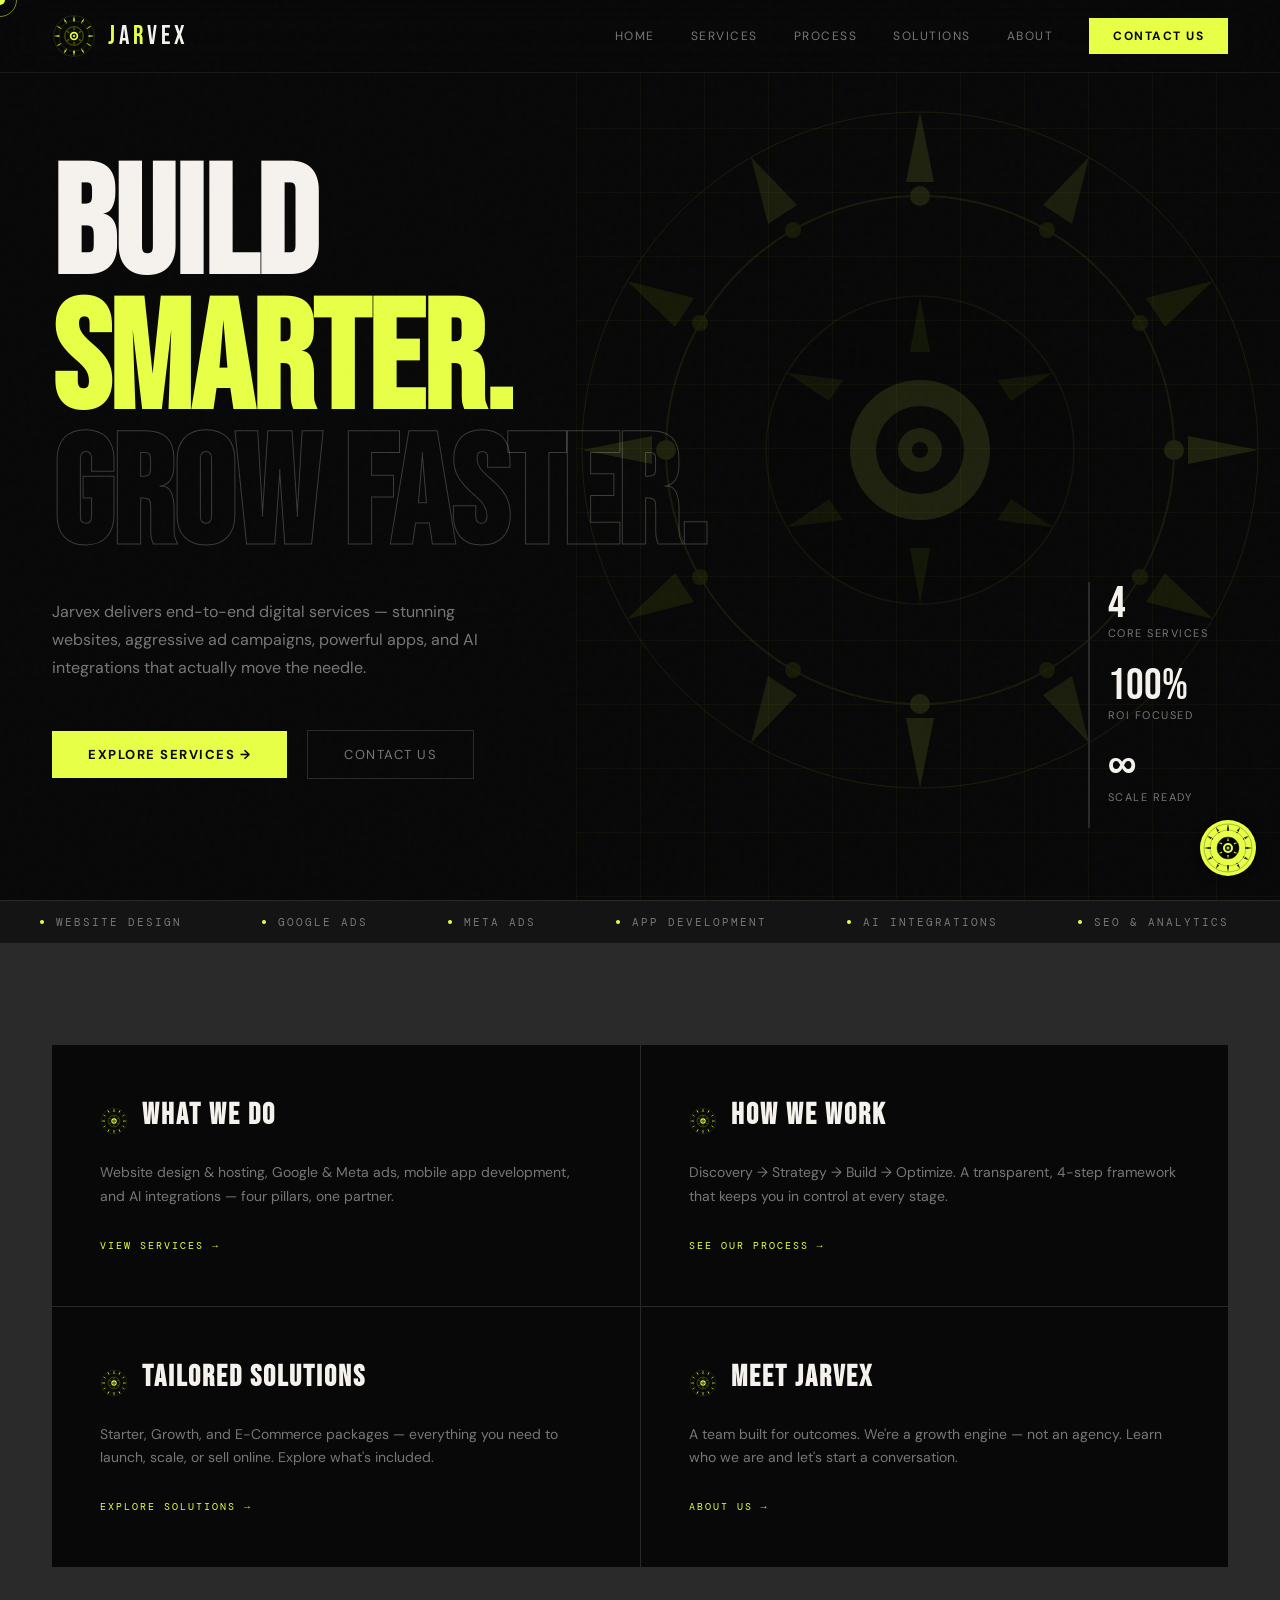
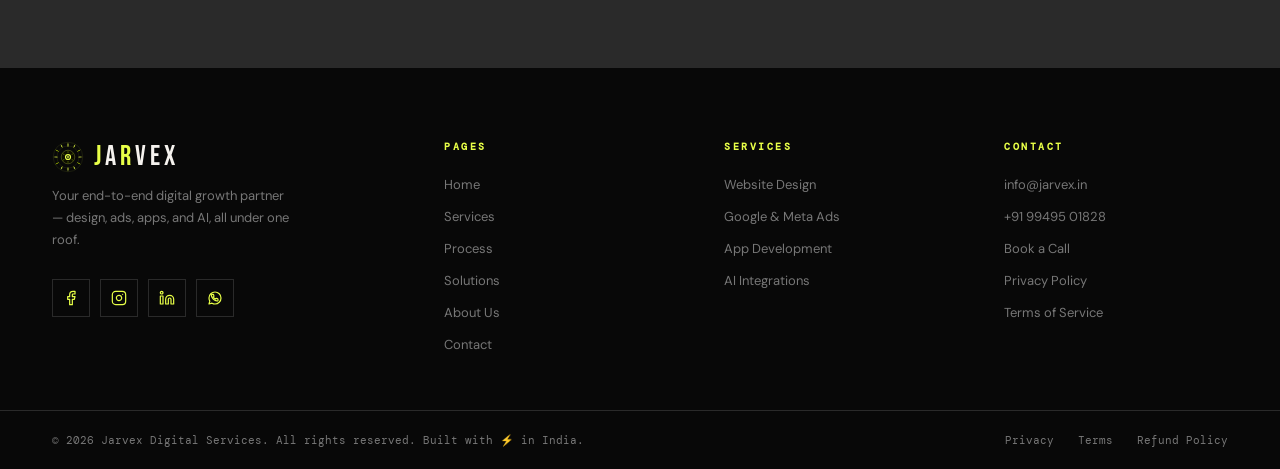
==== commit df4511ea: "jarvex live updated files" ====
--- a/index.html
+++ b/index.html
@@ -2,8 +2,9 @@
 <html lang="en">
 <head>
 <meta charset="UTF-8"><meta name="viewport" content="width=device-width, initial-scale=1.0">
-<title>Jarvex — Digital Services, Reimagined</title>
-<meta name="description" content="Jarvex delivers end-to-end digital services — website design, Google & Meta ads, app development, and AI integrations.">
+<link rel="icon" type="image/svg+xml" href="/favicon.svg">
+<title>Jarvex | Turning Ideas Into Digital Success</title>
+<meta name="description" content="Jarvex delivers end-to-end digital services: website design, Google & Meta ads, app development, and AI integrations.">
 <link rel="stylesheet" href="style.css">
 <script>(function(){var t=Date.now()/1000;document.head.appendChild(Object.assign(document.createElement('style'),{textContent:'.kc-outer{animation-delay:-'+t%18+'s}.kc-middle{animation-delay:-'+t%12+'s}.kc-inner{animation-delay:-'+t%7+'s}.kc-center-dot{animation-delay:-'+t%3+'s}'}))})()</script>
 <style>
@@ -71,17 +72,17 @@
 <div class="cursor-ring" id="cursorRing"></div>
 
 <nav>
-  <a href="index.html" class="logo-wrap">
+  <a href="/" class="logo-wrap">
     <svg class="kc-mark" width="44" height="44" viewBox="-52 -52 104 104"><circle r="48" fill="none" stroke="#e8ff47" stroke-width="0.5" opacity="0.55"/><g class="kc-outer"><polygon points="0,-48 2,-38 -2,-38" fill="#e8ff47" opacity="0.95"/><polygon points="24,-41.6 21.5,-32 17.5,-35" fill="#e8ff47" opacity="0.85"/><polygon points="41.6,-24 35,-17.5 32,-21.5" fill="#c8e800" opacity="0.78"/><polygon points="48,0 38,2 38,-2" fill="#e8ff47" opacity="0.95"/><polygon points="41.6,24 32,21.5 35,17.5" fill="#c8e800" opacity="0.78"/><polygon points="24,41.6 17.5,35 21.5,32" fill="#e8ff47" opacity="0.85"/><polygon points="0,48 -2,38 2,38" fill="#e8ff47" opacity="0.95"/><polygon points="-24,41.6 -21.5,32 -17.5,35" fill="#e8ff47" opacity="0.85"/><polygon points="-41.6,24 -35,17.5 -32,21.5" fill="#c8e800" opacity="0.78"/><polygon points="-48,0 -38,-2 -38,2" fill="#e8ff47" opacity="0.95"/><polygon points="-41.6,-24 -32,-21.5 -35,-17.5" fill="#c8e800" opacity="0.78"/><polygon points="-24,-41.6 -17.5,-35 -21.5,-32" fill="#e8ff47" opacity="0.85"/></g><circle r="36" fill="none" stroke="#e8ff47" stroke-width="0.6" opacity="0.4"/><g class="kc-middle"><circle cx="0" cy="-36" r="2" fill="#e8ff47"/><circle cx="18" cy="-31.2" r="1.5" fill="#c8e800" opacity="0.8"/><circle cx="31.2" cy="-18" r="1.5" fill="#c8e800" opacity="0.8"/><circle cx="36" cy="0" r="2" fill="#e8ff47"/><circle cx="31.2" cy="18" r="1.5" fill="#c8e800" opacity="0.8"/><circle cx="18" cy="31.2" r="1.5" fill="#c8e800" opacity="0.8"/><circle cx="0" cy="36" r="2" fill="#e8ff47"/><circle cx="-18" cy="31.2" r="1.5" fill="#c8e800" opacity="0.8"/><circle cx="-31.2" cy="18" r="1.5" fill="#c8e800" opacity="0.8"/><circle cx="-36" cy="0" r="2" fill="#e8ff47"/><circle cx="-31.2" cy="-18" r="1.5" fill="#c8e800" opacity="0.8"/><circle cx="-18" cy="-31.2" r="1.5" fill="#c8e800" opacity="0.8"/></g><circle r="22" fill="#0d0d00" stroke="#e8ff47" stroke-width="0.8"/><g class="kc-inner"><polygon points="0,-22 1.5,-14 -1.5,-14" fill="#7fa800" opacity="0.9"/><polygon points="19.1,-11 13,-7 11,-10" fill="#7fa800" opacity="0.8"/><polygon points="19.1,11 11,10 13,7" fill="#7fa800" opacity="0.8"/><polygon points="0,22 -1.5,14 1.5,14" fill="#7fa800" opacity="0.9"/><polygon points="-19.1,11 -13,7 -11,10" fill="#7fa800" opacity="0.8"/><polygon points="-19.1,-11 -11,-10 -13,-7" fill="#7fa800" opacity="0.8"/></g><circle r="10" fill="#e8ff47"/><circle r="6" fill="#080808"/><circle r="3" fill="#e8ff47" class="kc-center-dot"/><circle r="1.2" fill="#080808"/></svg>
     <div class="logo-text"><span>J</span>A<span>R</span>VEX</div>
   </a>
   <div class="nav-links" id="navLinks">
-    <a href="index.html" class="nav-link">Home</a>
-    <a href="services.html" class="nav-link">Services</a>
-    <a href="process.html" class="nav-link">Process</a>
-    <a href="pricing.html" class="nav-link">Solutions</a>
-    <a href="about.html" class="nav-link">About</a>
-    <a href="contact.html" class="nav-cta">Contact Us</a>
+    <a href="/" class="nav-link">Home</a>
+    <a href="/services" class="nav-link">Services</a>
+    <a href="/process" class="nav-link">Process</a>
+    <a href="/pricing" class="nav-link">Solutions</a>
+    <a href="/about" class="nav-link">About</a>
+    <a href="/contact" class="nav-cta">Contact Us</a>
   </div>
   <button class="nav-toggle" id="navToggle" onclick="toggleMenu()"><span id="t1"></span><span id="t2"></span><span id="t3"></span></button>
 </nav>
@@ -94,8 +95,8 @@
   <h1 class="hero-heading">Build<br><span class="hl">Smarter.</span><br><span class="outline">Grow Faster.</span></h1>
   <p class="hero-sub">Jarvex delivers end-to-end digital services — stunning websites, aggressive ad campaigns, powerful apps, and AI integrations that actually move the needle.</p>
   <div class="hero-actions">
-    <a href="services.html" class="btn-primary">Explore Services →</a>
-    <a href="contact.html" class="btn-outline">Contact Us</a>
+    <a href="/services" class="btn-primary">Explore Services →</a>
+    <a href="/contact" class="btn-outline">Contact Us</a>
   </div>
   <div class="hero-float">
     <div class="stat-row"><div class="stat-num">4</div><div class="stat-label">Core Services</div></div>
@@ -109,25 +110,25 @@
 
 <!-- HOME CARDS — overview of all pages -->
 <div class="home-cards">
-  <div class="home-card anim-up" data-href="services.html">
+  <div class="home-card anim-up" data-href="/services">
     <div class="home-card-title-row"><svg width="28" height="28" viewBox="-52 -52 104 104"><circle r="48" fill="none" stroke="#e8ff47" stroke-width="0.5" opacity="0.55"/><g class="kc-outer"><polygon points="0,-48 2,-38 -2,-38" fill="#e8ff47" opacity="0.95"/><polygon points="24,-41.6 21.5,-32 17.5,-35" fill="#e8ff47" opacity="0.85"/><polygon points="41.6,-24 35,-17.5 32,-21.5" fill="#c8e800" opacity="0.78"/><polygon points="48,0 38,2 38,-2" fill="#e8ff47" opacity="0.95"/><polygon points="41.6,24 32,21.5 35,17.5" fill="#c8e800" opacity="0.78"/><polygon points="24,41.6 17.5,35 21.5,32" fill="#e8ff47" opacity="0.85"/><polygon points="0,48 -2,38 2,38" fill="#e8ff47" opacity="0.95"/><polygon points="-24,41.6 -21.5,32 -17.5,35" fill="#e8ff47" opacity="0.85"/><polygon points="-41.6,24 -35,17.5 -32,21.5" fill="#c8e800" opacity="0.78"/><polygon points="-48,0 -38,-2 -38,2" fill="#e8ff47" opacity="0.95"/><polygon points="-41.6,-24 -32,-21.5 -35,-17.5" fill="#c8e800" opacity="0.78"/><polygon points="-24,-41.6 -17.5,-35 -21.5,-32" fill="#e8ff47" opacity="0.85"/></g><circle r="36" fill="none" stroke="#e8ff47" stroke-width="0.6" opacity="0.4"/><g class="kc-middle"><circle cx="0" cy="-36" r="2" fill="#e8ff47"/><circle cx="18" cy="-31.2" r="1.5" fill="#c8e800" opacity="0.8"/><circle cx="31.2" cy="-18" r="1.5" fill="#c8e800" opacity="0.8"/><circle cx="36" cy="0" r="2" fill="#e8ff47"/><circle cx="31.2" cy="18" r="1.5" fill="#c8e800" opacity="0.8"/><circle cx="18" cy="31.2" r="1.5" fill="#c8e800" opacity="0.8"/><circle cx="0" cy="36" r="2" fill="#e8ff47"/><circle cx="-18" cy="31.2" r="1.5" fill="#c8e800" opacity="0.8"/><circle cx="-31.2" cy="18" r="1.5" fill="#c8e800" opacity="0.8"/><circle cx="-36" cy="0" r="2" fill="#e8ff47"/><circle cx="-31.2" cy="-18" r="1.5" fill="#c8e800" opacity="0.8"/><circle cx="-18" cy="-31.2" r="1.5" fill="#c8e800" opacity="0.8"/></g><circle r="22" fill="#0d0d00" stroke="#e8ff47" stroke-width="0.8"/><g class="kc-inner"><polygon points="0,-22 1.5,-14 -1.5,-14" fill="#7fa800" opacity="0.9"/><polygon points="19.1,-11 13,-7 11,-10" fill="#7fa800" opacity="0.8"/><polygon points="19.1,11 11,10 13,7" fill="#7fa800" opacity="0.8"/><polygon points="0,22 -1.5,14 1.5,14" fill="#7fa800" opacity="0.9"/><polygon points="-19.1,11 -13,7 -11,10" fill="#7fa800" opacity="0.8"/><polygon points="-19.1,-11 -11,-10 -13,-7" fill="#7fa800" opacity="0.8"/></g><circle r="10" fill="#e8ff47"/><circle r="6" fill="#080808"/><circle r="3" fill="#e8ff47" class="kc-center-dot"/><circle r="1.2" fill="#080808"/></svg><h3>What We Do</h3></div>
     <p>Website design & hosting, Google & Meta ads, mobile app development, and AI integrations — four pillars, one partner.</p>
-    <a href="services.html" class="home-card-link">View Services →</a>
+    <a href="/services" class="home-card-link">View Services →</a>
   </div>
-  <div class="home-card anim-up" data-href="process.html">
+  <div class="home-card anim-up" data-href="/process">
     <div class="home-card-title-row"><svg width="28" height="28" viewBox="-52 -52 104 104"><circle r="48" fill="none" stroke="#e8ff47" stroke-width="0.5" opacity="0.55"/><g class="kc-outer"><polygon points="0,-48 2,-38 -2,-38" fill="#e8ff47" opacity="0.95"/><polygon points="24,-41.6 21.5,-32 17.5,-35" fill="#e8ff47" opacity="0.85"/><polygon points="41.6,-24 35,-17.5 32,-21.5" fill="#c8e800" opacity="0.78"/><polygon points="48,0 38,2 38,-2" fill="#e8ff47" opacity="0.95"/><polygon points="41.6,24 32,21.5 35,17.5" fill="#c8e800" opacity="0.78"/><polygon points="24,41.6 17.5,35 21.5,32" fill="#e8ff47" opacity="0.85"/><polygon points="0,48 -2,38 2,38" fill="#e8ff47" opacity="0.95"/><polygon points="-24,41.6 -21.5,32 -17.5,35" fill="#e8ff47" opacity="0.85"/><polygon points="-41.6,24 -35,17.5 -32,21.5" fill="#c8e800" opacity="0.78"/><polygon points="-48,0 -38,-2 -38,2" fill="#e8ff47" opacity="0.95"/><polygon points="-41.6,-24 -32,-21.5 -35,-17.5" fill="#c8e800" opacity="0.78"/><polygon points="-24,-41.6 -17.5,-35 -21.5,-32" fill="#e8ff47" opacity="0.85"/></g><circle r="36" fill="none" stroke="#e8ff47" stroke-width="0.6" opacity="0.4"/><g class="kc-middle"><circle cx="0" cy="-36" r="2" fill="#e8ff47"/><circle cx="18" cy="-31.2" r="1.5" fill="#c8e800" opacity="0.8"/><circle cx="31.2" cy="-18" r="1.5" fill="#c8e800" opacity="0.8"/><circle cx="36" cy="0" r="2" fill="#e8ff47"/><circle cx="31.2" cy="18" r="1.5" fill="#c8e800" opacity="0.8"/><circle cx="18" cy="31.2" r="1.5" fill="#c8e800" opacity="0.8"/><circle cx="0" cy="36" r="2" fill="#e8ff47"/><circle cx="-18" cy="31.2" r="1.5" fill="#c8e800" opacity="0.8"/><circle cx="-31.2" cy="18" r="1.5" fill="#c8e800" opacity="0.8"/><circle cx="-36" cy="0" r="2" fill="#e8ff47"/><circle cx="-31.2" cy="-18" r="1.5" fill="#c8e800" opacity="0.8"/><circle cx="-18" cy="-31.2" r="1.5" fill="#c8e800" opacity="0.8"/></g><circle r="22" fill="#0d0d00" stroke="#e8ff47" stroke-width="0.8"/><g class="kc-inner"><polygon points="0,-22 1.5,-14 -1.5,-14" fill="#7fa800" opacity="0.9"/><polygon points="19.1,-11 13,-7 11,-10" fill="#7fa800" opacity="0.8"/><polygon points="19.1,11 11,10 13,7" fill="#7fa800" opacity="0.8"/><polygon points="0,22 -1.5,14 1.5,14" fill="#7fa800" opacity="0.9"/><polygon points="-19.1,11 -13,7 -11,10" fill="#7fa800" opacity="0.8"/><polygon points="-19.1,-11 -11,-10 -13,-7" fill="#7fa800" opacity="0.8"/></g><circle r="10" fill="#e8ff47"/><circle r="6" fill="#080808"/><circle r="3" fill="#e8ff47" class="kc-center-dot"/><circle r="1.2" fill="#080808"/></svg><h3>How We Work</h3></div>
     <p>Discovery → Strategy → Build → Optimize. A transparent, 4-step framework that keeps you in control at every stage.</p>
-    <a href="process.html" class="home-card-link">See Our Process →</a>
+    <a href="/process" class="home-card-link">See Our Process →</a>
   </div>
-  <div class="home-card anim-up" data-href="pricing.html">
+  <div class="home-card anim-up" data-href="/pricing">
     <div class="home-card-title-row"><svg width="28" height="28" viewBox="-52 -52 104 104"><circle r="48" fill="none" stroke="#e8ff47" stroke-width="0.5" opacity="0.55"/><g class="kc-outer"><polygon points="0,-48 2,-38 -2,-38" fill="#e8ff47" opacity="0.95"/><polygon points="24,-41.6 21.5,-32 17.5,-35" fill="#e8ff47" opacity="0.85"/><polygon points="41.6,-24 35,-17.5 32,-21.5" fill="#c8e800" opacity="0.78"/><polygon points="48,0 38,2 38,-2" fill="#e8ff47" opacity="0.95"/><polygon points="41.6,24 32,21.5 35,17.5" fill="#c8e800" opacity="0.78"/><polygon points="24,41.6 17.5,35 21.5,32" fill="#e8ff47" opacity="0.85"/><polygon points="0,48 -2,38 2,38" fill="#e8ff47" opacity="0.95"/><polygon points="-24,41.6 -21.5,32 -17.5,35" fill="#e8ff47" opacity="0.85"/><polygon points="-41.6,24 -35,17.5 -32,21.5" fill="#c8e800" opacity="0.78"/><polygon points="-48,0 -38,-2 -38,2" fill="#e8ff47" opacity="0.95"/><polygon points="-41.6,-24 -32,-21.5 -35,-17.5" fill="#c8e800" opacity="0.78"/><polygon points="-24,-41.6 -17.5,-35 -21.5,-32" fill="#e8ff47" opacity="0.85"/></g><circle r="36" fill="none" stroke="#e8ff47" stroke-width="0.6" opacity="0.4"/><g class="kc-middle"><circle cx="0" cy="-36" r="2" fill="#e8ff47"/><circle cx="18" cy="-31.2" r="1.5" fill="#c8e800" opacity="0.8"/><circle cx="31.2" cy="-18" r="1.5" fill="#c8e800" opacity="0.8"/><circle cx="36" cy="0" r="2" fill="#e8ff47"/><circle cx="31.2" cy="18" r="1.5" fill="#c8e800" opacity="0.8"/><circle cx="18" cy="31.2" r="1.5" fill="#c8e800" opacity="0.8"/><circle cx="0" cy="36" r="2" fill="#e8ff47"/><circle cx="-18" cy="31.2" r="1.5" fill="#c8e800" opacity="0.8"/><circle cx="-31.2" cy="18" r="1.5" fill="#c8e800" opacity="0.8"/><circle cx="-36" cy="0" r="2" fill="#e8ff47"/><circle cx="-31.2" cy="-18" r="1.5" fill="#c8e800" opacity="0.8"/><circle cx="-18" cy="-31.2" r="1.5" fill="#c8e800" opacity="0.8"/></g><circle r="22" fill="#0d0d00" stroke="#e8ff47" stroke-width="0.8"/><g class="kc-inner"><polygon points="0,-22 1.5,-14 -1.5,-14" fill="#7fa800" opacity="0.9"/><polygon points="19.1,-11 13,-7 11,-10" fill="#7fa800" opacity="0.8"/><polygon points="19.1,11 11,10 13,7" fill="#7fa800" opacity="0.8"/><polygon points="0,22 -1.5,14 1.5,14" fill="#7fa800" opacity="0.9"/><polygon points="-19.1,11 -13,7 -11,10" fill="#7fa800" opacity="0.8"/><polygon points="-19.1,-11 -11,-10 -13,-7" fill="#7fa800" opacity="0.8"/></g><circle r="10" fill="#e8ff47"/><circle r="6" fill="#080808"/><circle r="3" fill="#e8ff47" class="kc-center-dot"/><circle r="1.2" fill="#080808"/></svg><h3>Tailored Solutions</h3></div>
     <p>Starter, Growth, and E-Commerce packages — everything you need to launch, scale, or sell online. Explore what's included.</p>
-    <a href="pricing.html" class="home-card-link">Explore Solutions →</a>
+    <a href="/pricing" class="home-card-link">Explore Solutions →</a>
   </div>
-  <div class="home-card anim-up" data-href="about.html">
+  <div class="home-card anim-up" data-href="/about">
     <div class="home-card-title-row"><svg width="28" height="28" viewBox="-52 -52 104 104"><circle r="48" fill="none" stroke="#e8ff47" stroke-width="0.5" opacity="0.55"/><g class="kc-outer"><polygon points="0,-48 2,-38 -2,-38" fill="#e8ff47" opacity="0.95"/><polygon points="24,-41.6 21.5,-32 17.5,-35" fill="#e8ff47" opacity="0.85"/><polygon points="41.6,-24 35,-17.5 32,-21.5" fill="#c8e800" opacity="0.78"/><polygon points="48,0 38,2 38,-2" fill="#e8ff47" opacity="0.95"/><polygon points="41.6,24 32,21.5 35,17.5" fill="#c8e800" opacity="0.78"/><polygon points="24,41.6 17.5,35 21.5,32" fill="#e8ff47" opacity="0.85"/><polygon points="0,48 -2,38 2,38" fill="#e8ff47" opacity="0.95"/><polygon points="-24,41.6 -21.5,32 -17.5,35" fill="#e8ff47" opacity="0.85"/><polygon points="-41.6,24 -35,17.5 -32,21.5" fill="#c8e800" opacity="0.78"/><polygon points="-48,0 -38,-2 -38,2" fill="#e8ff47" opacity="0.95"/><polygon points="-41.6,-24 -32,-21.5 -35,-17.5" fill="#c8e800" opacity="0.78"/><polygon points="-24,-41.6 -17.5,-35 -21.5,-32" fill="#e8ff47" opacity="0.85"/></g><circle r="36" fill="none" stroke="#e8ff47" stroke-width="0.6" opacity="0.4"/><g class="kc-middle"><circle cx="0" cy="-36" r="2" fill="#e8ff47"/><circle cx="18" cy="-31.2" r="1.5" fill="#c8e800" opacity="0.8"/><circle cx="31.2" cy="-18" r="1.5" fill="#c8e800" opacity="0.8"/><circle cx="36" cy="0" r="2" fill="#e8ff47"/><circle cx="31.2" cy="18" r="1.5" fill="#c8e800" opacity="0.8"/><circle cx="18" cy="31.2" r="1.5" fill="#c8e800" opacity="0.8"/><circle cx="0" cy="36" r="2" fill="#e8ff47"/><circle cx="-18" cy="31.2" r="1.5" fill="#c8e800" opacity="0.8"/><circle cx="-31.2" cy="18" r="1.5" fill="#c8e800" opacity="0.8"/><circle cx="-36" cy="0" r="2" fill="#e8ff47"/><circle cx="-31.2" cy="-18" r="1.5" fill="#c8e800" opacity="0.8"/><circle cx="-18" cy="-31.2" r="1.5" fill="#c8e800" opacity="0.8"/></g><circle r="22" fill="#0d0d00" stroke="#e8ff47" stroke-width="0.8"/><g class="kc-inner"><polygon points="0,-22 1.5,-14 -1.5,-14" fill="#7fa800" opacity="0.9"/><polygon points="19.1,-11 13,-7 11,-10" fill="#7fa800" opacity="0.8"/><polygon points="19.1,11 11,10 13,7" fill="#7fa800" opacity="0.8"/><polygon points="0,22 -1.5,14 1.5,14" fill="#7fa800" opacity="0.9"/><polygon points="-19.1,11 -13,7 -11,10" fill="#7fa800" opacity="0.8"/><polygon points="-19.1,-11 -11,-10 -13,-7" fill="#7fa800" opacity="0.8"/></g><circle r="10" fill="#e8ff47"/><circle r="6" fill="#080808"/><circle r="3" fill="#e8ff47" class="kc-center-dot"/><circle r="1.2" fill="#080808"/></svg><h3>Meet Jarvex</h3></div>
     <p>A team built for outcomes. We're a growth engine — not an agency. Learn who we are and let's start a conversation.</p>
-    <a href="about.html" class="home-card-link">About Us →</a>
+    <a href="/about" class="home-card-link">About Us →</a>
   </div>
 </div>
 
@@ -139,11 +140,11 @@
     <div class="foot-brand">
       <div class="foot-logo-row"><svg class="kc-mark" width="32" height="32" viewBox="-52 -52 104 104"><circle r="48" fill="none" stroke="#e8ff47" stroke-width="0.5" opacity="0.55"/><g class="kc-outer"><polygon points="0,-48 2,-38 -2,-38" fill="#e8ff47" opacity="0.95"/><polygon points="24,-41.6 21.5,-32 17.5,-35" fill="#e8ff47" opacity="0.85"/><polygon points="41.6,-24 35,-17.5 32,-21.5" fill="#c8e800" opacity="0.78"/><polygon points="48,0 38,2 38,-2" fill="#e8ff47" opacity="0.95"/><polygon points="41.6,24 32,21.5 35,17.5" fill="#c8e800" opacity="0.78"/><polygon points="24,41.6 17.5,35 21.5,32" fill="#e8ff47" opacity="0.85"/><polygon points="0,48 -2,38 2,38" fill="#e8ff47" opacity="0.95"/><polygon points="-24,41.6 -21.5,32 -17.5,35" fill="#e8ff47" opacity="0.85"/><polygon points="-41.6,24 -35,17.5 -32,21.5" fill="#c8e800" opacity="0.78"/><polygon points="-48,0 -38,-2 -38,2" fill="#e8ff47" opacity="0.95"/><polygon points="-41.6,-24 -32,-21.5 -35,-17.5" fill="#c8e800" opacity="0.78"/><polygon points="-24,-41.6 -17.5,-35 -21.5,-32" fill="#e8ff47" opacity="0.85"/></g><circle r="36" fill="none" stroke="#e8ff47" stroke-width="0.6" opacity="0.4"/><g class="kc-middle"><circle cx="0" cy="-36" r="2" fill="#e8ff47"/><circle cx="18" cy="-31.2" r="1.5" fill="#c8e800" opacity="0.8"/><circle cx="31.2" cy="-18" r="1.5" fill="#c8e800" opacity="0.8"/><circle cx="36" cy="0" r="2" fill="#e8ff47"/><circle cx="31.2" cy="18" r="1.5" fill="#c8e800" opacity="0.8"/><circle cx="18" cy="31.2" r="1.5" fill="#c8e800" opacity="0.8"/><circle cx="0" cy="36" r="2" fill="#e8ff47"/><circle cx="-18" cy="31.2" r="1.5" fill="#c8e800" opacity="0.8"/><circle cx="-31.2" cy="18" r="1.5" fill="#c8e800" opacity="0.8"/><circle cx="-36" cy="0" r="2" fill="#e8ff47"/><circle cx="-31.2" cy="-18" r="1.5" fill="#c8e800" opacity="0.8"/><circle cx="-18" cy="-31.2" r="1.5" fill="#c8e800" opacity="0.8"/></g><circle r="22" fill="#0d0d00" stroke="#e8ff47" stroke-width="0.8"/><g class="kc-inner"><polygon points="0,-22 1.5,-14 -1.5,-14" fill="#7fa800" opacity="0.9"/><polygon points="19.1,-11 13,-7 11,-10" fill="#7fa800" opacity="0.8"/><polygon points="19.1,11 11,10 13,7" fill="#7fa800" opacity="0.8"/><polygon points="0,22 -1.5,14 1.5,14" fill="#7fa800" opacity="0.9"/><polygon points="-19.1,11 -13,7 -11,10" fill="#7fa800" opacity="0.8"/><polygon points="-19.1,-11 -11,-10 -13,-7" fill="#7fa800" opacity="0.8"/></g><circle r="10" fill="#e8ff47"/><circle r="6" fill="#080808"/><circle r="3" fill="#e8ff47" class="kc-center-dot"/><circle r="1.2" fill="#080808"/></svg><div class="foot-logo-text"><span>J</span>A<span>R</span>VEX</div></div>
       <p class="foot-tagline">Your end-to-end digital growth partner — design, ads, apps, and AI, all under one roof.</p>
-      <div class="foot-social"><a href="#" class="social-btn">📸</a><a href="#" class="social-btn">💼</a><a href="#" class="social-btn">𝕏</a><a href="#" class="social-btn">💬</a><a href="#" class="social-btn">▶</a></div>
+      <div class="foot-social"><a href="https://www.facebook.com/share/1B3qKfYeZm/?mibextid=wwXIfr" class="social-btn" target="_blank" rel="noopener noreferrer" title="Facebook"><svg width="16" height="16" viewBox="0 0 24 24" fill="none" stroke="#e8ff47" stroke-width="1.8" stroke-linecap="round" stroke-linejoin="round"><path d="M18 2h-3a5 5 0 0 0-5 5v3H7v4h3v8h4v-8h3l1-4h-4V7a1 1 0 0 1 1-1h3z"/></svg></a><a href="https://www.instagram.com/jarvex.in/" class="social-btn" target="_blank" rel="noopener noreferrer" title="Instagram"><svg width="16" height="16" viewBox="0 0 24 24" fill="none" stroke="#e8ff47" stroke-width="1.8" stroke-linecap="round" stroke-linejoin="round"><rect x="2" y="2" width="20" height="20" rx="5" ry="5"/><path d="M16 11.37A4 4 0 1 1 12.63 8 4 4 0 0 1 16 11.37z"/><line x1="17.5" y1="6.5" x2="17.51" y2="6.5"/></svg></a><a href="https://www.linkedin.com/company/jarvexin/" class="social-btn" target="_blank" rel="noopener noreferrer" title="LinkedIn"><svg width="16" height="16" viewBox="0 0 24 24" fill="none" stroke="#e8ff47" stroke-width="1.8" stroke-linecap="round" stroke-linejoin="round"><path d="M16 8a6 6 0 0 1 6 6v7h-4v-7a2 2 0 0 0-2-2 2 2 0 0 0-2 2v7h-4v-7a6 6 0 0 1 6-6z"/><rect x="2" y="9" width="4" height="12"/><circle cx="4" cy="4" r="2"/></svg></a><a href="https://wa.me/919949501828" class="social-btn" target="_blank" rel="noopener noreferrer" title="WhatsApp"><svg width="16" height="16" viewBox="0 0 24 24" fill="none" stroke="#e8ff47" stroke-width="1.8" stroke-linecap="round" stroke-linejoin="round"><path d="M12 3a9 9 0 1 1 0 18c-1.64 0-3.18-.44-4.5-1.2L3 21l1.21-4.38A8.96 8.96 0 0 1 3 12 9 9 0 0 1 12 3z"/><path d="M16.5 14.08v1.42a1 1 0 0 1-1.08 1 9.9 9.9 0 0 1-4.32-1.54 9.75 9.75 0 0 1-3-3 9.9 9.9 0 0 1-1.54-4.34 1 1 0 0 1 1-1.09h1.42a1 1 0 0 1 1 .86c.06.48.18.95.34 1.4a1 1 0 0 1-.22 1.06l-.6.6a8 8 0 0 0 3 3l.6-.6a1 1 0 0 1 1.06-.22c.45.17.92.28 1.4.34a1 1 0 0 1 .86 1.01z"/></svg></a></div>
     </div>
-    <div class="footer-col"><h5>Pages</h5><ul><li><a href="index.html">Home</a></li><li><a href="services.html">Services</a></li><li><a href="process.html">Process</a></li><li><a href="pricing.html">Solutions</a></li><li><a href="about.html">About Us</a></li><li><a href="contact.html">Contact</a></li></ul></div>
-    <div class="footer-col"><h5>Services</h5><ul><li><a href="services.html">Website Design</a></li><li><a href="services.html">Google &amp; Meta Ads</a></li><li><a href="services.html">App Development</a></li><li><a href="services.html">AI Integrations</a></li></ul></div>
-    <div class="footer-col"><h5>Contact</h5><ul><li><a href="mailto:info@jarvex.in">info@jarvex.in</a></li><li><a href="tel:+91XXXXXXXXXX">+91 XXXXX XXXXX</a></li><li><a href="contact.html">Book a Call</a></li><li><a href="#">Privacy Policy</a></li><li><a href="#">Terms of Service</a></li></ul></div>
+    <div class="footer-col"><h5>Pages</h5><ul><li><a href="/">Home</a></li><li><a href="/services">Services</a></li><li><a href="/process">Process</a></li><li><a href="/pricing">Solutions</a></li><li><a href="/about">About Us</a></li><li><a href="/contact">Contact</a></li></ul></div>
+    <div class="footer-col"><h5>Services</h5><ul><li><a href="/services">Website Design</a></li><li><a href="/services">Google &amp; Meta Ads</a></li><li><a href="/services">App Development</a></li><li><a href="/services">AI Integrations</a></li></ul></div>
+    <div class="footer-col"><h5>Contact</h5><ul><li><a href="mailto:info@jarvex.in">info@jarvex.in</a></li><li><a href="tel:+91XXXXXXXXXX">+91 99495 01828</a></li><li><a href="/contact">Book a Call</a></li><li><a href="#">Privacy Policy</a></li><li><a href="#">Terms of Service</a></li></ul></div>
   </div>
   <div class="footer-bottom">
     <div class="footer-copy">© 2026 Jarvex Digital Services. All rights reserved. Built with ⚡ in India.</div>
--- a/style.css
+++ b/style.css
@@ -78,7 +78,7 @@
 /* TICKER */
 .ticker{border-top:1px solid var(--subtle);border-bottom:1px solid var(--subtle);padding:14px 0;overflow:hidden;background:var(--mid)}
 .ticker-track{display:flex;animation:tickAnim 22s linear infinite;width:max-content}
-.ticker-track:hover{animation-play-state:paused}
+@media(hover:hover){.ticker-track:hover{animation-play-state:paused}}
 .ticker-item{display:flex;align-items:center;gap:12px;padding:0 40px;white-space:nowrap;font-family:'DM Mono',monospace;font-size:11px;letter-spacing:2px;text-transform:uppercase;color:var(--text-dim)}
 .t-dot{width:4px;height:4px;background:var(--accent);border-radius:50%;flex-shrink:0}
 @keyframes tickAnim{from{transform:translateX(0)}to{transform:translateX(-50%)}}
@@ -103,6 +103,8 @@
 .foot-social{display:flex;gap:10px;margin-top:28px;flex-wrap:wrap}
 .social-btn{width:38px;height:38px;border:1px solid var(--subtle);display:flex;align-items:center;justify-content:center;text-decoration:none;font-size:14px;transition:border-color .2s,background .2s;cursor:none}
 .social-btn:hover{border-color:var(--accent);background:rgba(232,255,71,.08)}
+.social-btn svg{transition:stroke .2s}
+.social-btn:hover svg{stroke:var(--white)}
 .footer-col h5{font-family:'DM Mono',monospace;font-size:10px;letter-spacing:2.5px;color:var(--accent);text-transform:uppercase;margin-bottom:20px}
 .footer-col ul{list-style:none;display:flex;flex-direction:column;gap:11px}
 .footer-col ul li a{font-size:13px;color:var(--text-dim);text-decoration:none;transition:color .2s;cursor:none}
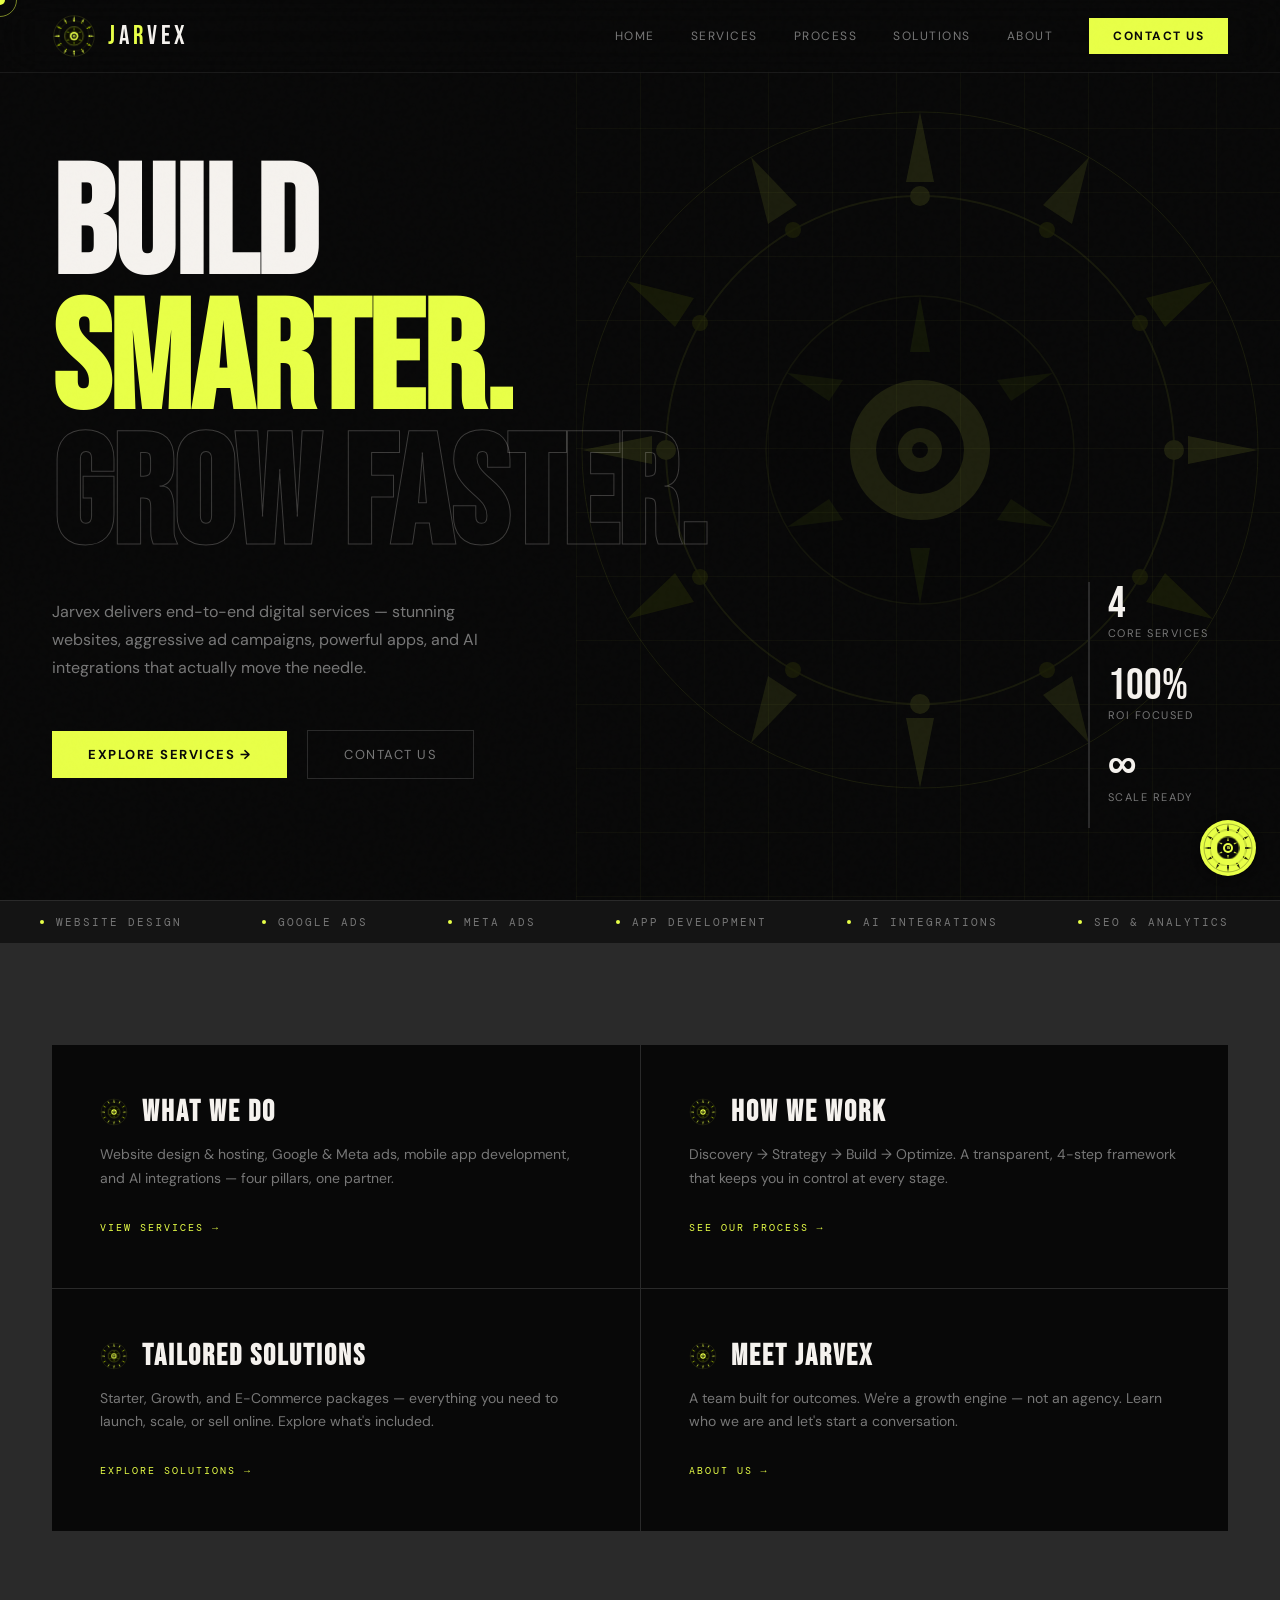
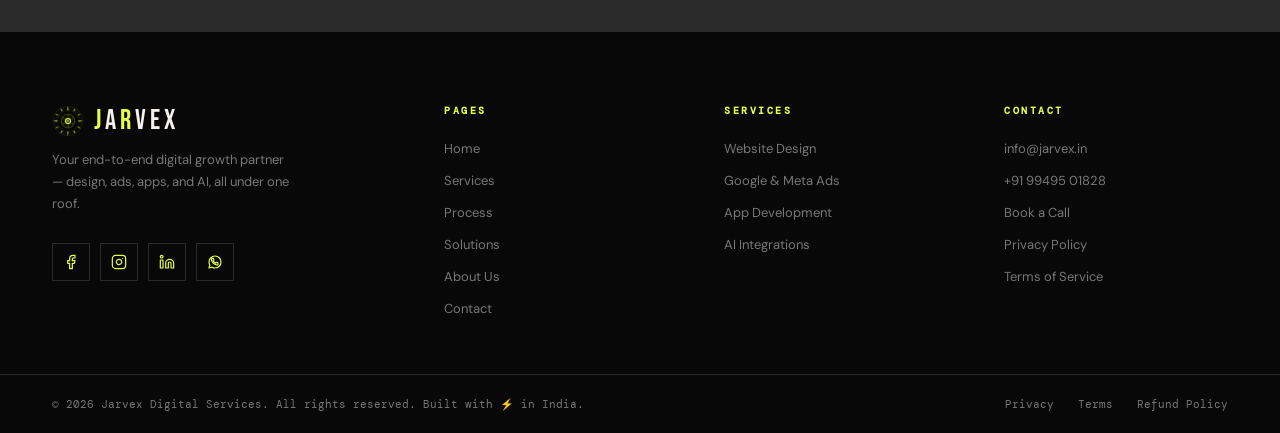
==== commit 60310d6f: "Merge pull request #4 from jagadishkota0318-debug/JarvexLiveFinal jarvex live updated files" ====
--- a/index.html
+++ b/index.html
@@ -5,6 +5,10 @@
 <link rel="icon" type="image/svg+xml" href="/favicon.svg">
 <title>Jarvex | Turning Ideas Into Digital Success</title>
 <meta name="description" content="Jarvex delivers end-to-end digital services: website design, Google & Meta ads, app development, and AI integrations.">
+<link rel="preconnect" href="https://fonts.googleapis.com">
+<link rel="preconnect" href="https://fonts.gstatic.com" crossorigin>
+<link rel="stylesheet" href="https://fonts.googleapis.com/css2?family=Bebas+Neue&family=DM+Sans:ital,wght@0,300;0,400;0,500;0,600;1,400&family=DM+Mono:wght@400;500&display=swap" media="print" onload="this.media='all'">
+<noscript><link rel="stylesheet" href="https://fonts.googleapis.com/css2?family=Bebas+Neue&family=DM+Sans:ital,wght@0,300;0,400;0,500;0,600;1,400&family=DM+Mono:wght@400;500&display=swap"></noscript>
 <link rel="stylesheet" href="style.css">
 <script>(function(){var t=Date.now()/1000;document.head.appendChild(Object.assign(document.createElement('style'),{textContent:'.kc-outer{animation-delay:-'+t%18+'s}.kc-middle{animation-delay:-'+t%12+'s}.kc-inner{animation-delay:-'+t%7+'s}.kc-center-dot{animation-delay:-'+t%3+'s}'}))})()</script>
 <style>
@@ -34,8 +38,9 @@
 .home-card-num{font-family:'DM Mono',monospace;font-size:9px;color:var(--text-dim);letter-spacing:2.5px;margin-bottom:20px;transition:color .3s}
 .home-card-icon{margin-bottom:18px}
 .home-card-title-row{display:flex;align-items:center;gap:14px;margin-bottom:16px}
-.home-card-title-row h3{margin-bottom:0}
+.home-card-title-row svg{flex-shrink:0}
 .home-card h3{font-family:'Bebas Neue',sans-serif;font-size:30px;letter-spacing:2px;margin-bottom:12px;transition:color .3s}
+.home-card-title-row h3{margin:0;padding:0;line-height:1;display:flex;align-items:center;min-height:28px}
 .home-card p{font-size:14px;color:var(--text-dim);line-height:1.7;margin-bottom:24px;transition:color .3s}
 .home-card-link{font-family:'DM Mono',monospace;font-size:10px;color:var(--accent);letter-spacing:2px;text-transform:uppercase;text-decoration:none;display:inline-flex;align-items:center;gap:8px;transition:gap .2s,color .3s}
 
@@ -64,7 +69,8 @@
   .home-card p{font-size:13px}
 }
 </style>
-<link rel="stylesheet" href="chatbot-styles.css">
+<link rel="stylesheet" href="chatbot-styles.css" media="print" onload="this.media='all'">
+<noscript><link rel="stylesheet" href="chatbot-styles.css"></noscript>
 </head>
 <body>
 <div id="progressBar"></div>
@@ -84,7 +90,7 @@
     <a href="/about" class="nav-link">About</a>
     <a href="/contact" class="nav-cta">Contact Us</a>
   </div>
-  <button class="nav-toggle" id="navToggle" onclick="toggleMenu()"><span id="t1"></span><span id="t2"></span><span id="t3"></span></button>
+  <button class="nav-toggle" id="navToggle" onclick="toggleMenu()" aria-label="Toggle navigation menu"><span id="t1"></span><span id="t2"></span><span id="t3"></span></button>
 </nav>
 
 <!-- HERO -->
@@ -151,7 +157,7 @@
     <div class="footer-legal"><a href="#">Privacy</a><a href="#">Terms</a><a href="#">Refund Policy</a></div>
   </div>
 </footer>
-<script src="shared.js"></script>
-<script src="chatbot.js"></script>
+<script src="shared.js" defer></script>
+<script src="chatbot.js" defer></script>
 </body>
 </html>
--- a/style.css
+++ b/style.css
@@ -1,4 +1,4 @@
-@import url('https://fonts.googleapis.com/css2?family=Bebas+Neue&family=DM+Sans:ital,wght@0,300;0,400;0,500;0,600;1,400&family=DM+Mono:wght@400;500&display=swap');
+/* Fonts loaded via <link> in HTML for faster non-blocking delivery */
 
 :root{
   --black:#080808;--white:#f5f2ee;--accent:#e8ff47;
@@ -22,10 +22,10 @@
 @keyframes kcSpin{from{transform:rotate(0deg)}to{transform:rotate(360deg)}}
 @keyframes kcSpinRev{from{transform:rotate(0deg)}to{transform:rotate(-360deg)}}
 @keyframes kcPulse{0%,100%{opacity:1}50%{opacity:.5}}
-.kc-outer{transform-origin:center;transform-box:fill-box;animation:kcSpin 18s linear infinite}
-.kc-middle{transform-origin:center;transform-box:fill-box;animation:kcSpinRev 12s linear infinite}
-.kc-inner{transform-origin:center;transform-box:fill-box;animation:kcSpin 7s linear infinite}
-.kc-center-dot{animation:kcPulse 3s ease-in-out infinite}
+.kc-outer{transform-origin:center;transform-box:fill-box;animation:kcSpin 18s linear infinite;will-change:transform}
+.kc-middle{transform-origin:center;transform-box:fill-box;animation:kcSpinRev 12s linear infinite;will-change:transform}
+.kc-inner{transform-origin:center;transform-box:fill-box;animation:kcSpin 7s linear infinite;will-change:transform}
+.kc-center-dot{animation:kcPulse 3s ease-in-out infinite;will-change:opacity}
 
 /* NAV */
 nav{position:fixed;top:0;left:0;right:0;z-index:500;display:flex;align-items:center;justify-content:space-between;padding:14px 52px;border-bottom:1px solid var(--border);backdrop-filter:blur(24px);background:rgba(8,8,8,0.88)}
@@ -77,7 +77,7 @@
 
 /* TICKER */
 .ticker{border-top:1px solid var(--subtle);border-bottom:1px solid var(--subtle);padding:14px 0;overflow:hidden;background:var(--mid)}
-.ticker-track{display:flex;animation:tickAnim 22s linear infinite;width:max-content}
+.ticker-track{display:flex;animation:tickAnim 22s linear infinite;width:max-content;will-change:transform}
 @media(hover:hover){.ticker-track:hover{animation-play-state:paused}}
 .ticker-item{display:flex;align-items:center;gap:12px;padding:0 40px;white-space:nowrap;font-family:'DM Mono',monospace;font-size:11px;letter-spacing:2px;text-transform:uppercase;color:var(--text-dim)}
 .t-dot{width:4px;height:4px;background:var(--accent);border-radius:50%;flex-shrink:0}
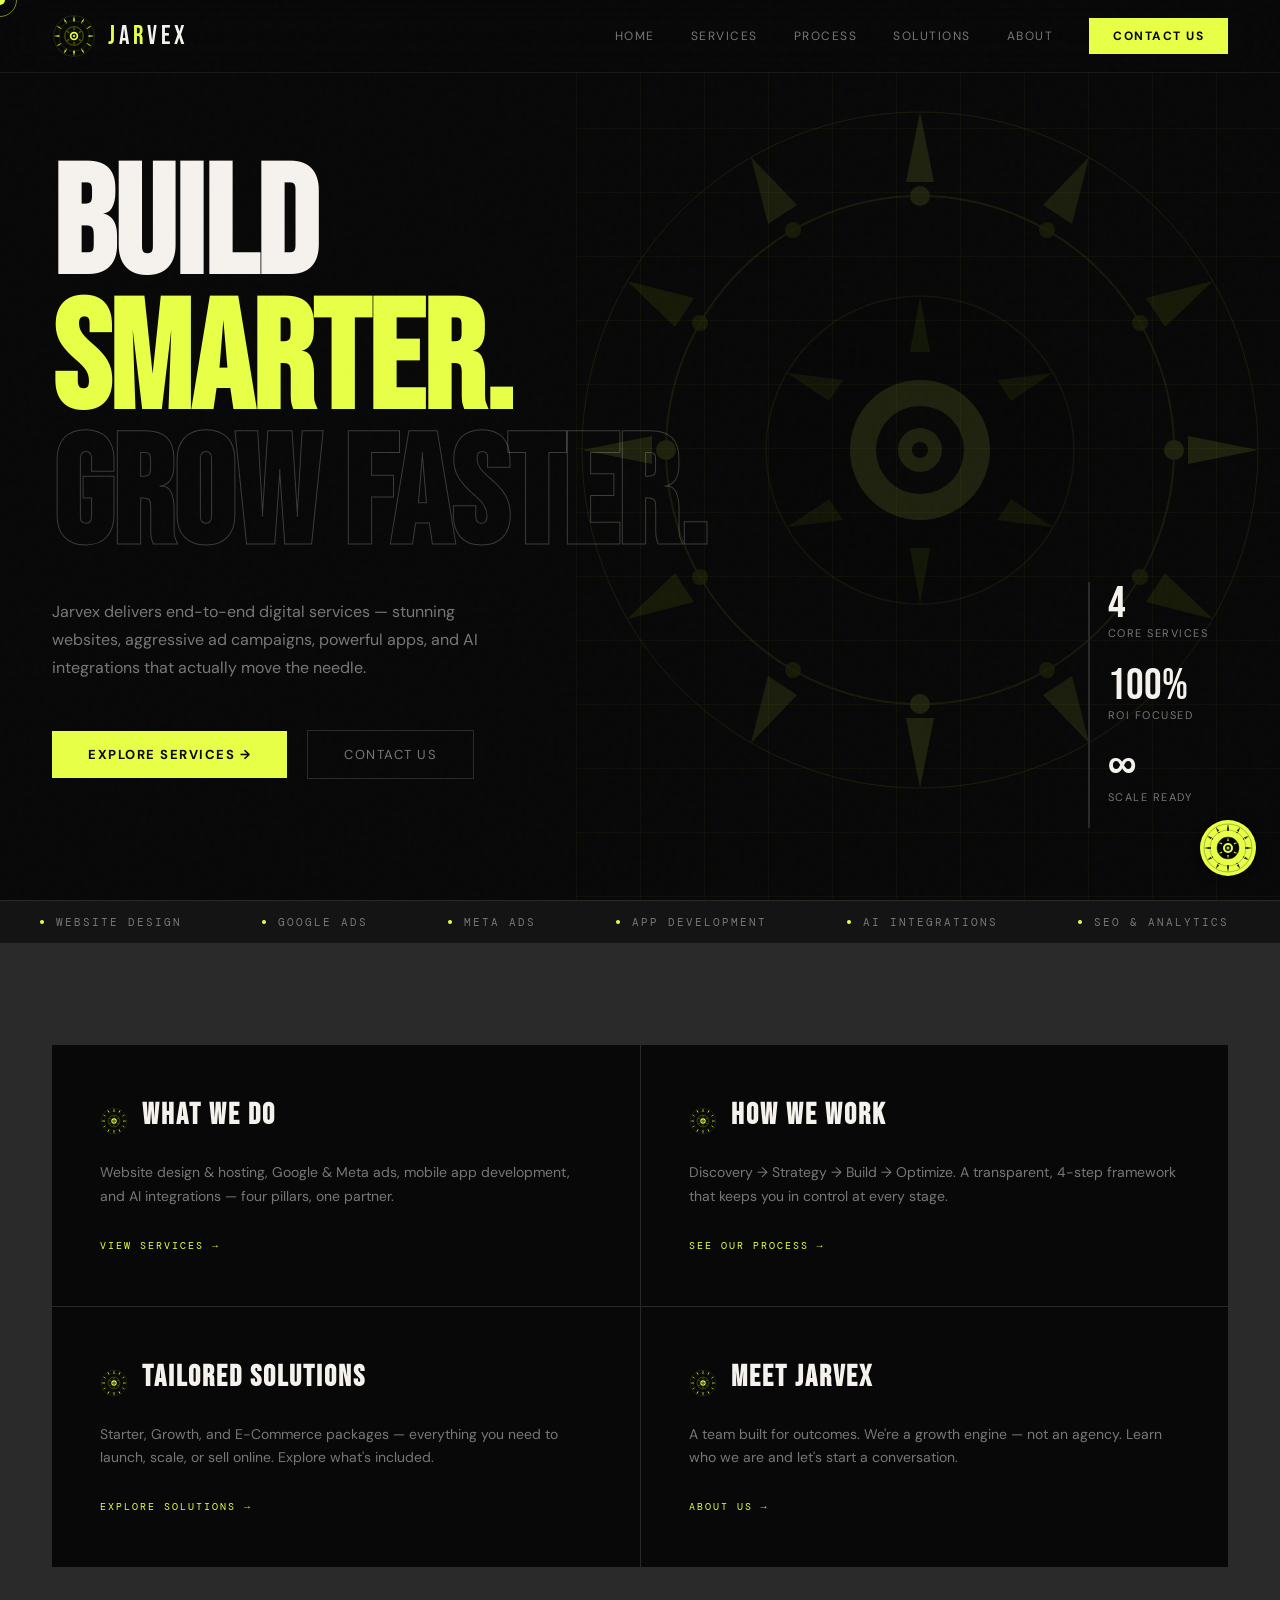
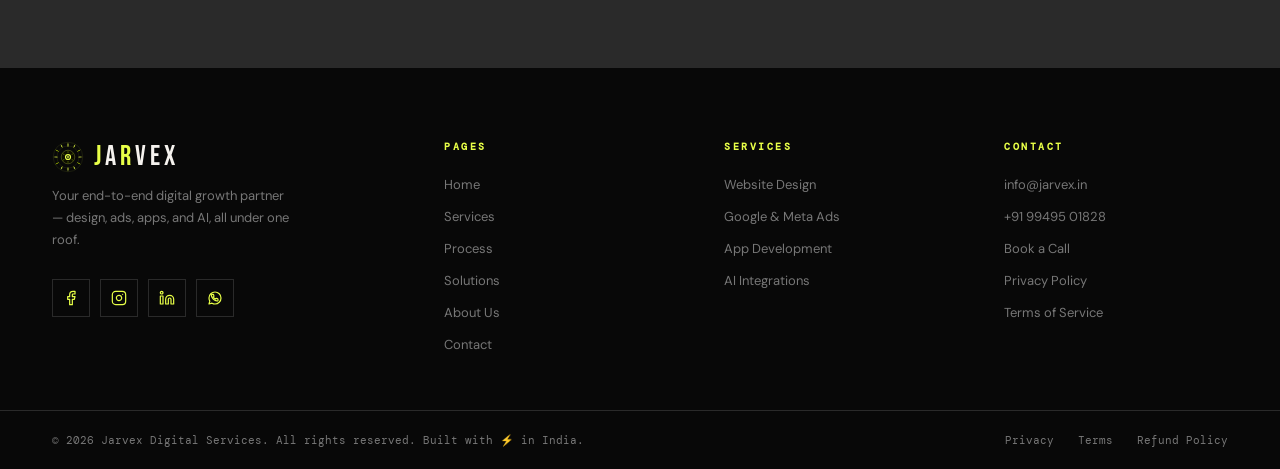
==== commit 6630f374: "Merge pull request #4 from jagadishkota0318-debug/JarvexLiveFinal jarvex live updated files" ====
--- a/index.html
+++ b/index.html
@@ -5,10 +5,6 @@
 <link rel="icon" type="image/svg+xml" href="/favicon.svg">
 <title>Jarvex | Turning Ideas Into Digital Success</title>
 <meta name="description" content="Jarvex delivers end-to-end digital services: website design, Google & Meta ads, app development, and AI integrations.">
-<link rel="preconnect" href="https://fonts.googleapis.com">
-<link rel="preconnect" href="https://fonts.gstatic.com" crossorigin>
-<link rel="stylesheet" href="https://fonts.googleapis.com/css2?family=Bebas+Neue&family=DM+Sans:ital,wght@0,300;0,400;0,500;0,600;1,400&family=DM+Mono:wght@400;500&display=swap" media="print" onload="this.media='all'">
-<noscript><link rel="stylesheet" href="https://fonts.googleapis.com/css2?family=Bebas+Neue&family=DM+Sans:ital,wght@0,300;0,400;0,500;0,600;1,400&family=DM+Mono:wght@400;500&display=swap"></noscript>
 <link rel="stylesheet" href="style.css">
 <script>(function(){var t=Date.now()/1000;document.head.appendChild(Object.assign(document.createElement('style'),{textContent:'.kc-outer{animation-delay:-'+t%18+'s}.kc-middle{animation-delay:-'+t%12+'s}.kc-inner{animation-delay:-'+t%7+'s}.kc-center-dot{animation-delay:-'+t%3+'s}'}))})()</script>
 <style>
@@ -38,9 +34,8 @@
 .home-card-num{font-family:'DM Mono',monospace;font-size:9px;color:var(--text-dim);letter-spacing:2.5px;margin-bottom:20px;transition:color .3s}
 .home-card-icon{margin-bottom:18px}
 .home-card-title-row{display:flex;align-items:center;gap:14px;margin-bottom:16px}
-.home-card-title-row svg{flex-shrink:0}
+.home-card-title-row h3{margin-bottom:0}
 .home-card h3{font-family:'Bebas Neue',sans-serif;font-size:30px;letter-spacing:2px;margin-bottom:12px;transition:color .3s}
-.home-card-title-row h3{margin:0;padding:0;line-height:1;display:flex;align-items:center;min-height:28px}
 .home-card p{font-size:14px;color:var(--text-dim);line-height:1.7;margin-bottom:24px;transition:color .3s}
 .home-card-link{font-family:'DM Mono',monospace;font-size:10px;color:var(--accent);letter-spacing:2px;text-transform:uppercase;text-decoration:none;display:inline-flex;align-items:center;gap:8px;transition:gap .2s,color .3s}
 
@@ -69,8 +64,7 @@
   .home-card p{font-size:13px}
 }
 </style>
-<link rel="stylesheet" href="chatbot-styles.css" media="print" onload="this.media='all'">
-<noscript><link rel="stylesheet" href="chatbot-styles.css"></noscript>
+<link rel="stylesheet" href="chatbot-styles.css">
 </head>
 <body>
 <div id="progressBar"></div>
@@ -90,7 +84,7 @@
     <a href="/about" class="nav-link">About</a>
     <a href="/contact" class="nav-cta">Contact Us</a>
   </div>
-  <button class="nav-toggle" id="navToggle" onclick="toggleMenu()" aria-label="Toggle navigation menu"><span id="t1"></span><span id="t2"></span><span id="t3"></span></button>
+  <button class="nav-toggle" id="navToggle" onclick="toggleMenu()"><span id="t1"></span><span id="t2"></span><span id="t3"></span></button>
 </nav>
 
 <!-- HERO -->
@@ -157,7 +151,7 @@
     <div class="footer-legal"><a href="#">Privacy</a><a href="#">Terms</a><a href="#">Refund Policy</a></div>
   </div>
 </footer>
-<script src="shared.js" defer></script>
-<script src="chatbot.js" defer></script>
+<script src="shared.js"></script>
+<script src="chatbot.js"></script>
 </body>
 </html>
--- a/style.css
+++ b/style.css
@@ -1,4 +1,4 @@
-/* Fonts loaded via <link> in HTML for faster non-blocking delivery */
+@import url('https://fonts.googleapis.com/css2?family=Bebas+Neue&family=DM+Sans:ital,wght@0,300;0,400;0,500;0,600;1,400&family=DM+Mono:wght@400;500&display=swap');
 
 :root{
   --black:#080808;--white:#f5f2ee;--accent:#e8ff47;
@@ -22,10 +22,10 @@
 @keyframes kcSpin{from{transform:rotate(0deg)}to{transform:rotate(360deg)}}
 @keyframes kcSpinRev{from{transform:rotate(0deg)}to{transform:rotate(-360deg)}}
 @keyframes kcPulse{0%,100%{opacity:1}50%{opacity:.5}}
-.kc-outer{transform-origin:center;transform-box:fill-box;animation:kcSpin 18s linear infinite;will-change:transform}
-.kc-middle{transform-origin:center;transform-box:fill-box;animation:kcSpinRev 12s linear infinite;will-change:transform}
-.kc-inner{transform-origin:center;transform-box:fill-box;animation:kcSpin 7s linear infinite;will-change:transform}
-.kc-center-dot{animation:kcPulse 3s ease-in-out infinite;will-change:opacity}
+.kc-outer{transform-origin:center;transform-box:fill-box;animation:kcSpin 18s linear infinite}
+.kc-middle{transform-origin:center;transform-box:fill-box;animation:kcSpinRev 12s linear infinite}
+.kc-inner{transform-origin:center;transform-box:fill-box;animation:kcSpin 7s linear infinite}
+.kc-center-dot{animation:kcPulse 3s ease-in-out infinite}
 
 /* NAV */
 nav{position:fixed;top:0;left:0;right:0;z-index:500;display:flex;align-items:center;justify-content:space-between;padding:14px 52px;border-bottom:1px solid var(--border);backdrop-filter:blur(24px);background:rgba(8,8,8,0.88)}
@@ -77,7 +77,7 @@
 
 /* TICKER */
 .ticker{border-top:1px solid var(--subtle);border-bottom:1px solid var(--subtle);padding:14px 0;overflow:hidden;background:var(--mid)}
-.ticker-track{display:flex;animation:tickAnim 22s linear infinite;width:max-content;will-change:transform}
+.ticker-track{display:flex;animation:tickAnim 22s linear infinite;width:max-content}
 @media(hover:hover){.ticker-track:hover{animation-play-state:paused}}
 .ticker-item{display:flex;align-items:center;gap:12px;padding:0 40px;white-space:nowrap;font-family:'DM Mono',monospace;font-size:11px;letter-spacing:2px;text-transform:uppercase;color:var(--text-dim)}
 .t-dot{width:4px;height:4px;background:var(--accent);border-radius:50%;flex-shrink:0}
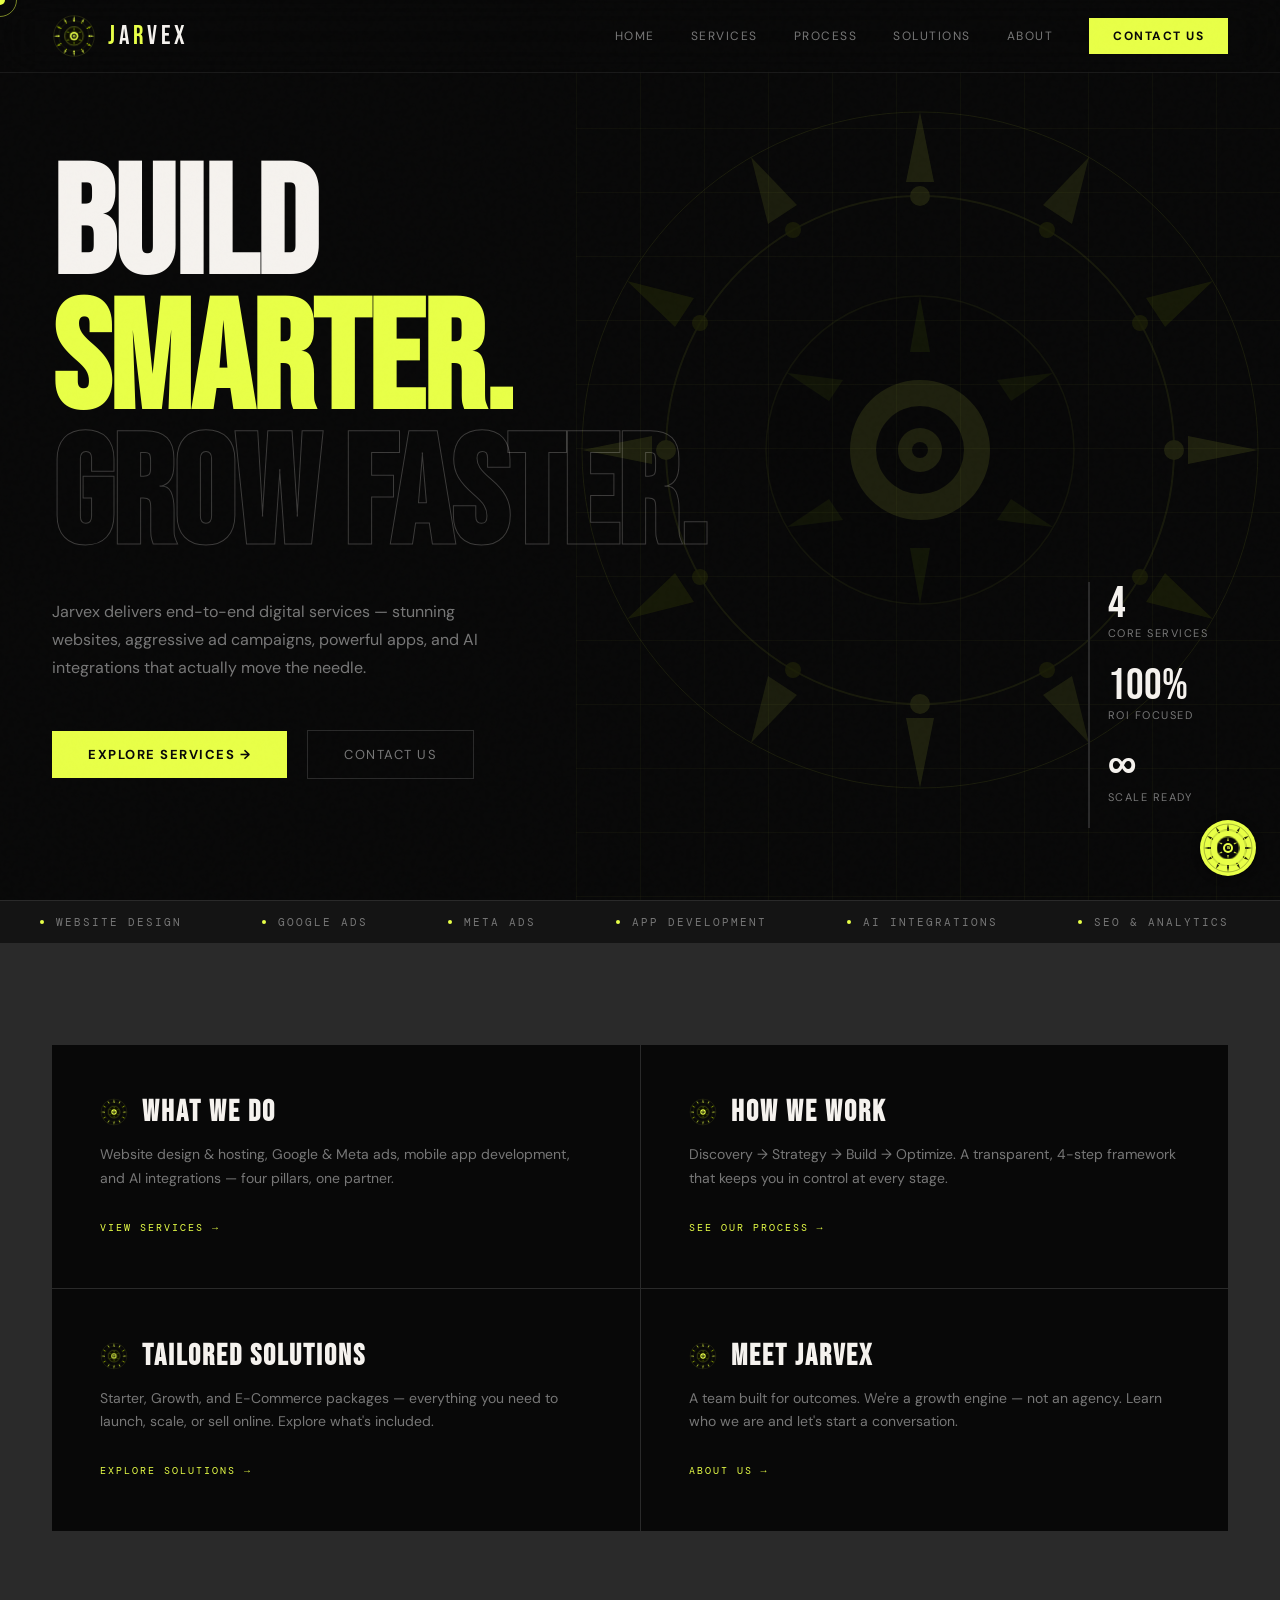
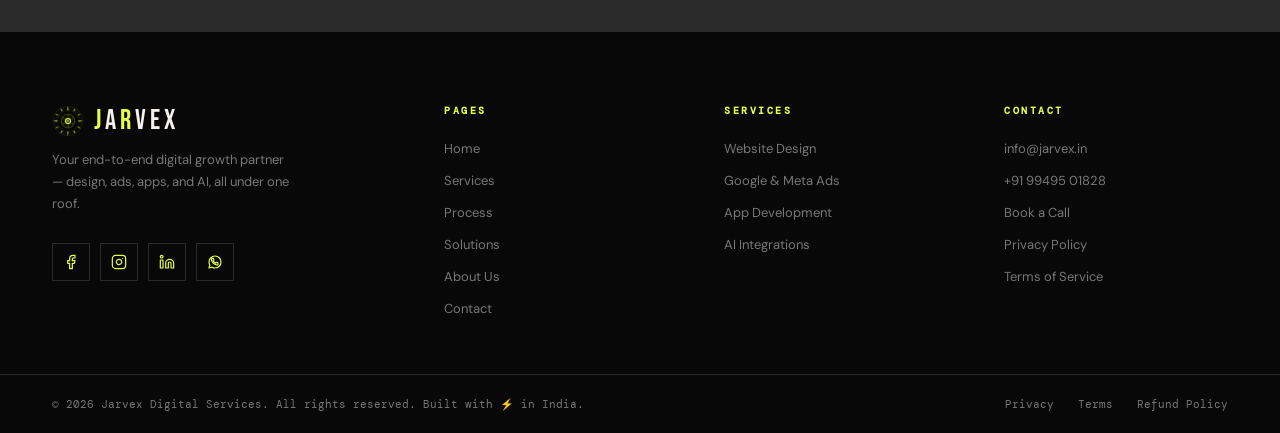
==== commit b36d31bc: "Merge pull request #5 from jagadishkota0318-debug/OptimizationFix Merge pull request #4 from jagadis" ====
--- a/index.html
+++ b/index.html
@@ -5,6 +5,10 @@
 <link rel="icon" type="image/svg+xml" href="/favicon.svg">
 <title>Jarvex | Turning Ideas Into Digital Success</title>
 <meta name="description" content="Jarvex delivers end-to-end digital services: website design, Google & Meta ads, app development, and AI integrations.">
+<link rel="preconnect" href="https://fonts.googleapis.com">
+<link rel="preconnect" href="https://fonts.gstatic.com" crossorigin>
+<link rel="stylesheet" href="https://fonts.googleapis.com/css2?family=Bebas+Neue&family=DM+Sans:ital,wght@0,300;0,400;0,500;0,600;1,400&family=DM+Mono:wght@400;500&display=swap" media="print" onload="this.media='all'">
+<noscript><link rel="stylesheet" href="https://fonts.googleapis.com/css2?family=Bebas+Neue&family=DM+Sans:ital,wght@0,300;0,400;0,500;0,600;1,400&family=DM+Mono:wght@400;500&display=swap"></noscript>
 <link rel="stylesheet" href="style.css">
 <script>(function(){var t=Date.now()/1000;document.head.appendChild(Object.assign(document.createElement('style'),{textContent:'.kc-outer{animation-delay:-'+t%18+'s}.kc-middle{animation-delay:-'+t%12+'s}.kc-inner{animation-delay:-'+t%7+'s}.kc-center-dot{animation-delay:-'+t%3+'s}'}))})()</script>
 <style>
@@ -34,8 +38,9 @@
 .home-card-num{font-family:'DM Mono',monospace;font-size:9px;color:var(--text-dim);letter-spacing:2.5px;margin-bottom:20px;transition:color .3s}
 .home-card-icon{margin-bottom:18px}
 .home-card-title-row{display:flex;align-items:center;gap:14px;margin-bottom:16px}
-.home-card-title-row h3{margin-bottom:0}
+.home-card-title-row svg{flex-shrink:0}
 .home-card h3{font-family:'Bebas Neue',sans-serif;font-size:30px;letter-spacing:2px;margin-bottom:12px;transition:color .3s}
+.home-card-title-row h3{margin:0;padding:0;line-height:1;display:flex;align-items:center;min-height:28px}
 .home-card p{font-size:14px;color:var(--text-dim);line-height:1.7;margin-bottom:24px;transition:color .3s}
 .home-card-link{font-family:'DM Mono',monospace;font-size:10px;color:var(--accent);letter-spacing:2px;text-transform:uppercase;text-decoration:none;display:inline-flex;align-items:center;gap:8px;transition:gap .2s,color .3s}
 
@@ -64,7 +69,8 @@
   .home-card p{font-size:13px}
 }
 </style>
-<link rel="stylesheet" href="chatbot-styles.css">
+<link rel="stylesheet" href="chatbot-styles.css" media="print" onload="this.media='all'">
+<noscript><link rel="stylesheet" href="chatbot-styles.css"></noscript>
 </head>
 <body>
 <div id="progressBar"></div>
@@ -84,7 +90,7 @@
     <a href="/about" class="nav-link">About</a>
     <a href="/contact" class="nav-cta">Contact Us</a>
   </div>
-  <button class="nav-toggle" id="navToggle" onclick="toggleMenu()"><span id="t1"></span><span id="t2"></span><span id="t3"></span></button>
+  <button class="nav-toggle" id="navToggle" onclick="toggleMenu()" aria-label="Toggle navigation menu"><span id="t1"></span><span id="t2"></span><span id="t3"></span></button>
 </nav>
 
 <!-- HERO -->
@@ -151,7 +157,7 @@
     <div class="footer-legal"><a href="#">Privacy</a><a href="#">Terms</a><a href="#">Refund Policy</a></div>
   </div>
 </footer>
-<script src="shared.js"></script>
-<script src="chatbot.js"></script>
+<script src="shared.js" defer></script>
+<script src="chatbot.js" defer></script>
 </body>
 </html>
--- a/style.css
+++ b/style.css
@@ -1,4 +1,4 @@
-@import url('https://fonts.googleapis.com/css2?family=Bebas+Neue&family=DM+Sans:ital,wght@0,300;0,400;0,500;0,600;1,400&family=DM+Mono:wght@400;500&display=swap');
+/* Fonts loaded via <link> in HTML for faster non-blocking delivery */
 
 :root{
   --black:#080808;--white:#f5f2ee;--accent:#e8ff47;
@@ -22,10 +22,10 @@
 @keyframes kcSpin{from{transform:rotate(0deg)}to{transform:rotate(360deg)}}
 @keyframes kcSpinRev{from{transform:rotate(0deg)}to{transform:rotate(-360deg)}}
 @keyframes kcPulse{0%,100%{opacity:1}50%{opacity:.5}}
-.kc-outer{transform-origin:center;transform-box:fill-box;animation:kcSpin 18s linear infinite}
-.kc-middle{transform-origin:center;transform-box:fill-box;animation:kcSpinRev 12s linear infinite}
-.kc-inner{transform-origin:center;transform-box:fill-box;animation:kcSpin 7s linear infinite}
-.kc-center-dot{animation:kcPulse 3s ease-in-out infinite}
+.kc-outer{transform-origin:center;transform-box:fill-box;animation:kcSpin 18s linear infinite;will-change:transform}
+.kc-middle{transform-origin:center;transform-box:fill-box;animation:kcSpinRev 12s linear infinite;will-change:transform}
+.kc-inner{transform-origin:center;transform-box:fill-box;animation:kcSpin 7s linear infinite;will-change:transform}
+.kc-center-dot{animation:kcPulse 3s ease-in-out infinite;will-change:opacity}
 
 /* NAV */
 nav{position:fixed;top:0;left:0;right:0;z-index:500;display:flex;align-items:center;justify-content:space-between;padding:14px 52px;border-bottom:1px solid var(--border);backdrop-filter:blur(24px);background:rgba(8,8,8,0.88)}
@@ -77,7 +77,7 @@
 
 /* TICKER */
 .ticker{border-top:1px solid var(--subtle);border-bottom:1px solid var(--subtle);padding:14px 0;overflow:hidden;background:var(--mid)}
-.ticker-track{display:flex;animation:tickAnim 22s linear infinite;width:max-content}
+.ticker-track{display:flex;animation:tickAnim 22s linear infinite;width:max-content;will-change:transform}
 @media(hover:hover){.ticker-track:hover{animation-play-state:paused}}
 .ticker-item{display:flex;align-items:center;gap:12px;padding:0 40px;white-space:nowrap;font-family:'DM Mono',monospace;font-size:11px;letter-spacing:2px;text-transform:uppercase;color:var(--text-dim)}
 .t-dot{width:4px;height:4px;background:var(--accent);border-radius:50%;flex-shrink:0}
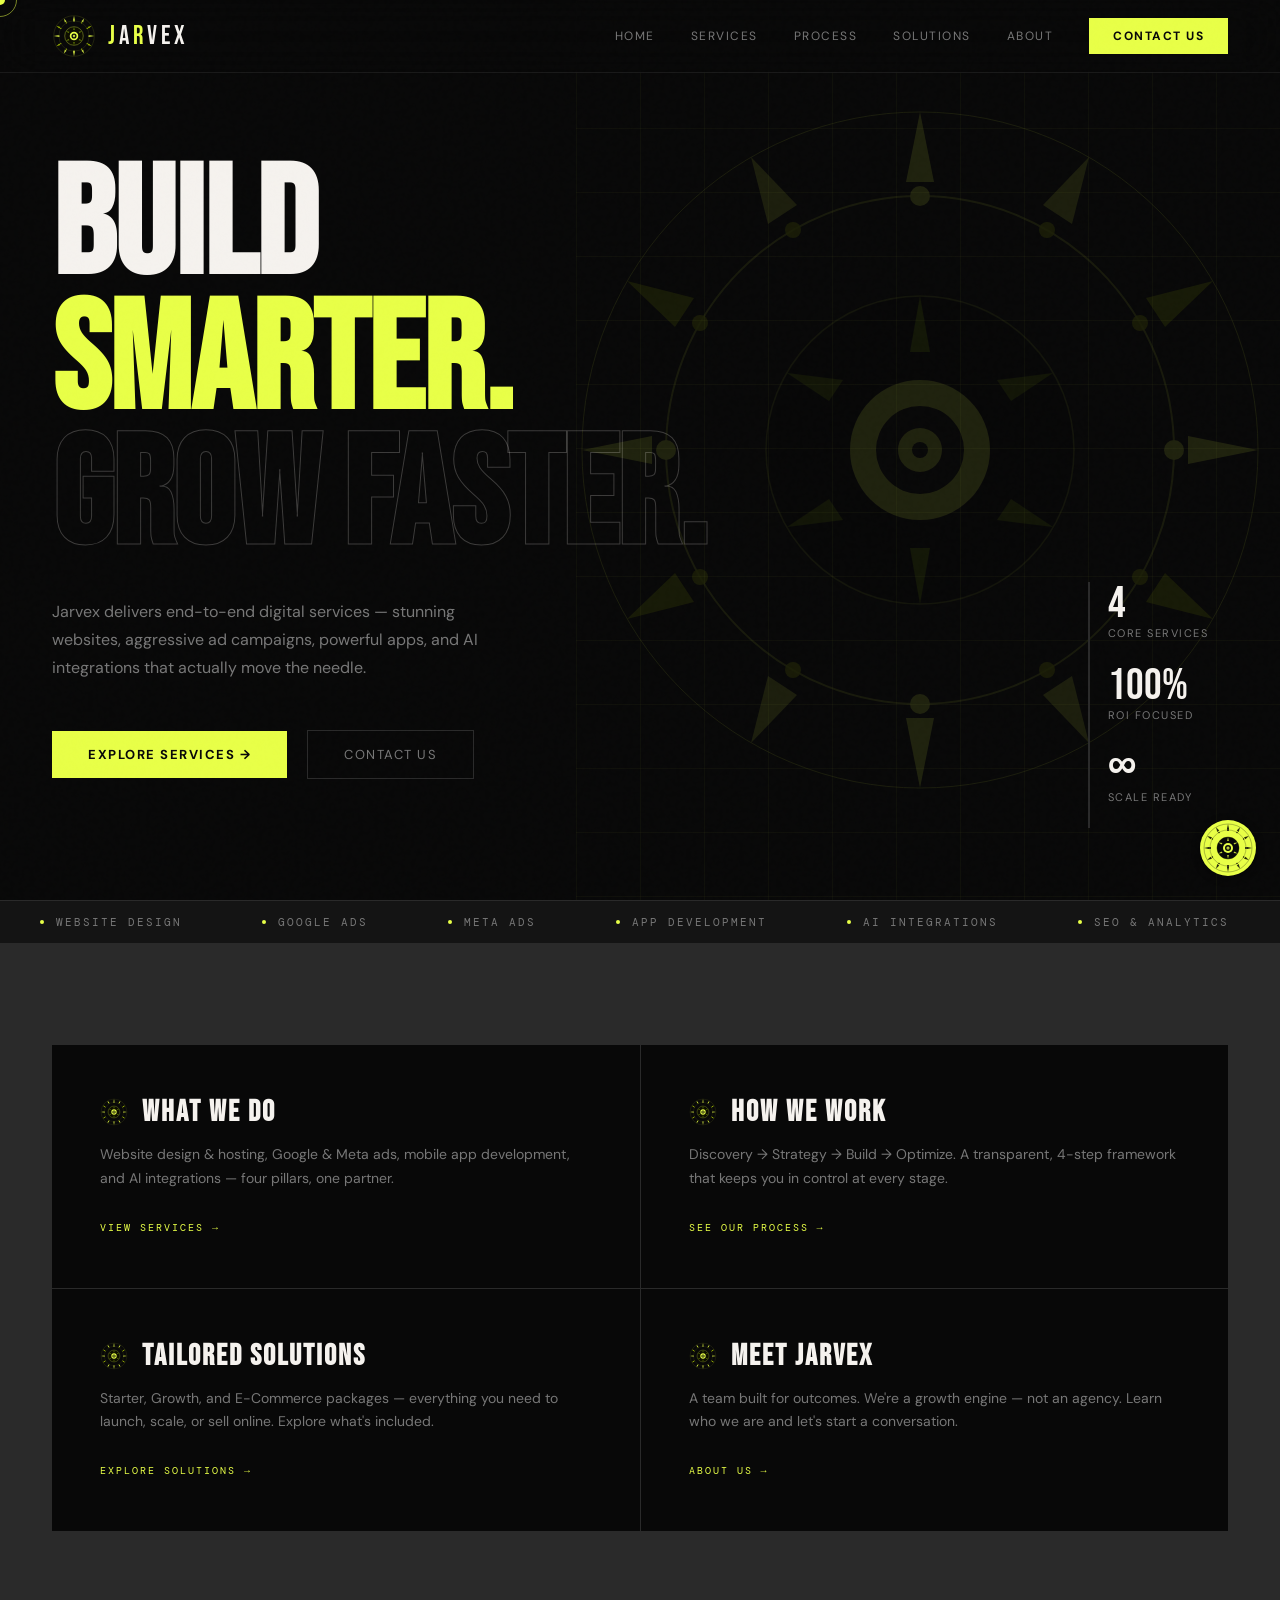
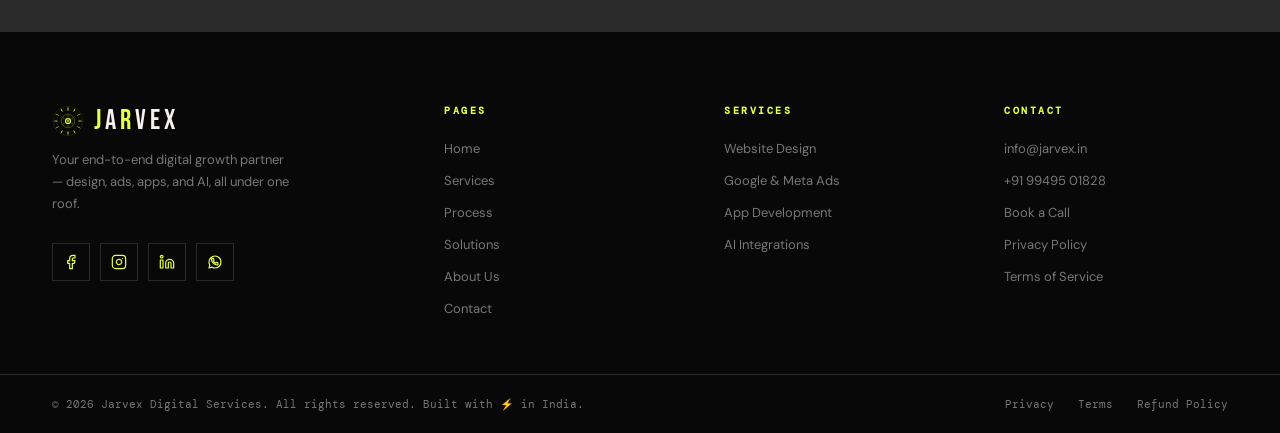
==== commit c89df74f: "code review fixed the few functionality issues" ====
--- a/index.html
+++ b/index.html
@@ -150,7 +150,7 @@
     </div>
     <div class="footer-col"><h5>Pages</h5><ul><li><a href="/">Home</a></li><li><a href="/services">Services</a></li><li><a href="/process">Process</a></li><li><a href="/pricing">Solutions</a></li><li><a href="/about">About Us</a></li><li><a href="/contact">Contact</a></li></ul></div>
     <div class="footer-col"><h5>Services</h5><ul><li><a href="/services">Website Design</a></li><li><a href="/services">Google &amp; Meta Ads</a></li><li><a href="/services">App Development</a></li><li><a href="/services">AI Integrations</a></li></ul></div>
-    <div class="footer-col"><h5>Contact</h5><ul><li><a href="mailto:info@jarvex.in">info@jarvex.in</a></li><li><a href="tel:+91XXXXXXXXXX">+91 99495 01828</a></li><li><a href="/contact">Book a Call</a></li><li><a href="#">Privacy Policy</a></li><li><a href="#">Terms of Service</a></li></ul></div>
+    <div class="footer-col"><h5>Contact</h5><ul><li><a href="mailto:info@jarvex.in">info@jarvex.in</a></li><li><a href="tel:+919949501828">+91 99495 01828</a></li><li><a href="/contact">Book a Call</a></li><li><a href="#">Privacy Policy</a></li><li><a href="#">Terms of Service</a></li></ul></div>
   </div>
   <div class="footer-bottom">
     <div class="footer-copy">© 2026 Jarvex Digital Services. All rights reserved. Built with ⚡ in India.</div>
--- a/style.css
+++ b/style.css
@@ -13,8 +13,8 @@
 .cursor{position:fixed;width:10px;height:10px;background:var(--accent);border-radius:50%;pointer-events:none;z-index:9999;transform:translate(-50%,-50%);transition:width .2s,height .2s}
 .cursor-ring{position:fixed;width:34px;height:34px;border:1.5px solid rgba(232,255,71,0.5);border-radius:50%;pointer-events:none;z-index:9998;transform:translate(-50%,-50%);transition:width .3s,height .3s,opacity .3s}
 
-/* NOISE OVERLAY */
-body::before{content:'';position:fixed;inset:0;background-image:url("data:image/svg+xml,%3Csvg viewBox='0 0 200 200' xmlns='http://www.w3.org/2000/svg'%3E%3Cfilter id='n'%3E%3CfeTurbulence type='fractalNoise' baseFrequency='0.85' numOctaves='4' stitchTiles='stitch'/%3E%3C/filter%3E%3Crect width='100%25' height='100%25' filter='url(%23n)' opacity='0.035'/%3E%3C/svg%3E");pointer-events:none;z-index:800;opacity:.4}
+/* NOISE OVERLAY — uses CSS only, no filter for performance */
+body::before{content:'';position:fixed;inset:0;background-image:url("data:image/svg+xml,%3Csvg viewBox='0 0 200 200' xmlns='http://www.w3.org/2000/svg'%3E%3Cfilter id='n'%3E%3CfeTurbulence type='fractalNoise' baseFrequency='0.85' numOctaves='4' stitchTiles='stitch'/%3E%3C/filter%3E%3Crect width='100%25' height='100%25' filter='url(%23n)' opacity='0.035'/%3E%3C/svg%3E");pointer-events:none;z-index:800;opacity:.4;will-change:auto;contain:strict}
 
 /* SCROLL PROGRESS BAR */
 #progressBar{position:fixed;top:0;left:0;height:2px;background:var(--accent);z-index:600;width:0;transition:width .1s linear;pointer-events:none}
@@ -22,10 +22,10 @@
 @keyframes kcSpin{from{transform:rotate(0deg)}to{transform:rotate(360deg)}}
 @keyframes kcSpinRev{from{transform:rotate(0deg)}to{transform:rotate(-360deg)}}
 @keyframes kcPulse{0%,100%{opacity:1}50%{opacity:.5}}
-.kc-outer{transform-origin:center;transform-box:fill-box;animation:kcSpin 18s linear infinite;will-change:transform}
-.kc-middle{transform-origin:center;transform-box:fill-box;animation:kcSpinRev 12s linear infinite;will-change:transform}
-.kc-inner{transform-origin:center;transform-box:fill-box;animation:kcSpin 7s linear infinite;will-change:transform}
-.kc-center-dot{animation:kcPulse 3s ease-in-out infinite;will-change:opacity}
+.kc-outer{transform-origin:center;transform-box:fill-box;animation:kcSpin 18s linear infinite}
+.kc-middle{transform-origin:center;transform-box:fill-box;animation:kcSpinRev 12s linear infinite}
+.kc-inner{transform-origin:center;transform-box:fill-box;animation:kcSpin 7s linear infinite}
+.kc-center-dot{animation:kcPulse 3s ease-in-out infinite}
 
 /* NAV */
 nav{position:fixed;top:0;left:0;right:0;z-index:500;display:flex;align-items:center;justify-content:space-between;padding:14px 52px;border-bottom:1px solid var(--border);backdrop-filter:blur(24px);background:rgba(8,8,8,0.88)}
@@ -76,8 +76,8 @@
 .tag{background:var(--mid);color:var(--text-dim);font-size:10px;padding:4px 10px;letter-spacing:1px;font-family:'DM Mono',monospace;transition:background .3s,color .3s}
 
 /* TICKER */
-.ticker{border-top:1px solid var(--subtle);border-bottom:1px solid var(--subtle);padding:14px 0;overflow:hidden;background:var(--mid)}
-.ticker-track{display:flex;animation:tickAnim 22s linear infinite;width:max-content;will-change:transform}
+.ticker{border-top:1px solid var(--subtle);border-bottom:1px solid var(--subtle);padding:14px 0;overflow:hidden;background:var(--mid);contain:content}
+.ticker-track{display:flex;animation:tickAnim 22s linear infinite;width:max-content;will-change:transform;backface-visibility:hidden}
 @media(hover:hover){.ticker-track:hover{animation-play-state:paused}}
 .ticker-item{display:flex;align-items:center;gap:12px;padding:0 40px;white-space:nowrap;font-family:'DM Mono',monospace;font-size:11px;letter-spacing:2px;text-transform:uppercase;color:var(--text-dim)}
 .t-dot{width:4px;height:4px;background:var(--accent);border-radius:50%;flex-shrink:0}
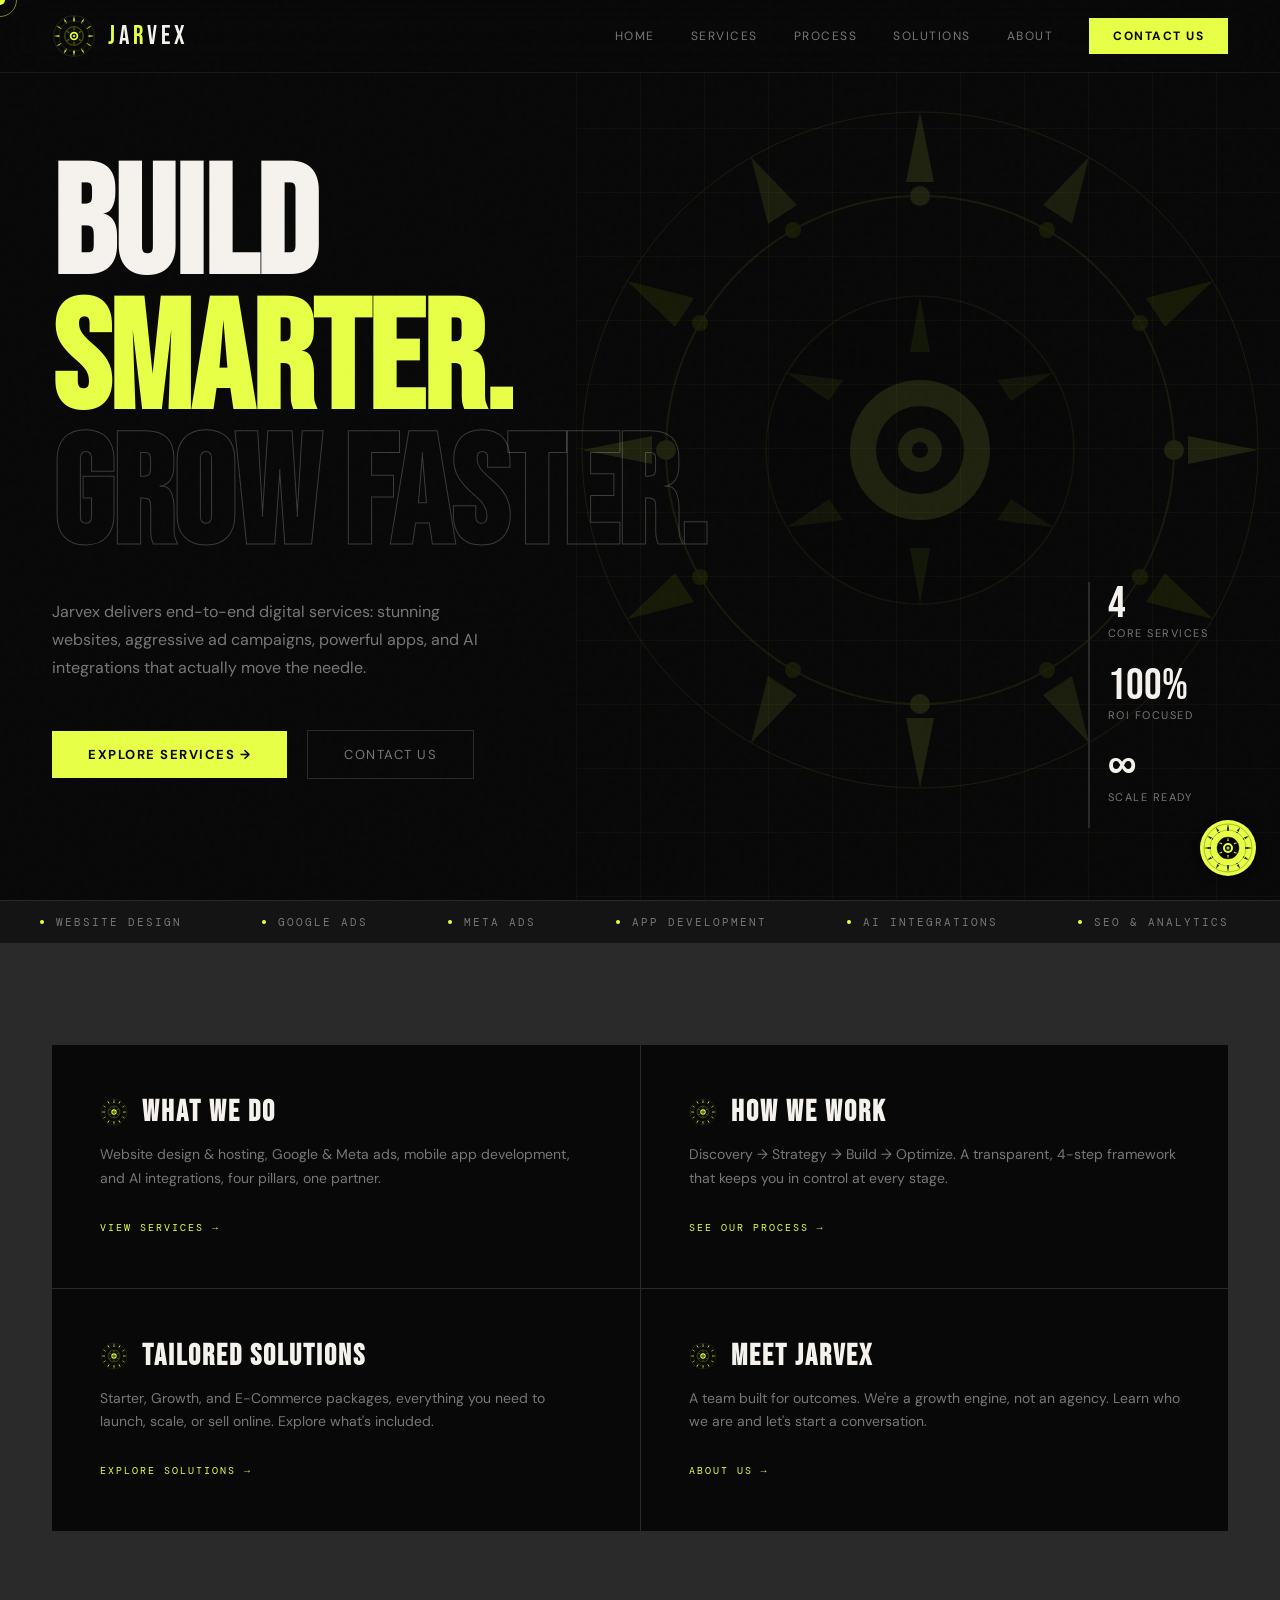
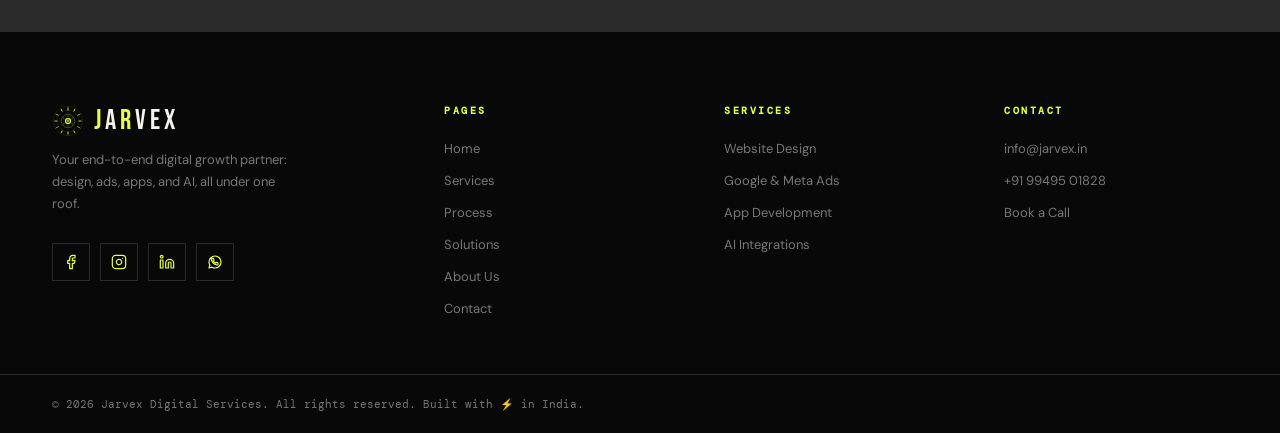
==== commit 03b34253: "final local changes" ====
--- a/index.html
+++ b/index.html
@@ -1,10 +1,108 @@
 <!DOCTYPE html>
 <html lang="en">
 <head>
+    <meta name="google-site-verification" content="MwR_ycZh37X8gaahD9H7KHfUdKARwnUf6izMwT6D_rE" />
 <meta charset="UTF-8"><meta name="viewport" content="width=device-width, initial-scale=1.0">
+<link rel="icon" type="image/png" sizes="512x512" href="/favicon.png">
 <link rel="icon" type="image/svg+xml" href="/favicon.svg">
+<link rel="apple-touch-icon" sizes="180x180" href="/favicon.png">
+<link rel="manifest" href="/site.webmanifest">
+<meta name="theme-color" content="#0d0d0d">
 <title>Jarvex | Turning Ideas Into Digital Success</title>
 <meta name="description" content="Jarvex delivers end-to-end digital services: website design, Google & Meta ads, app development, and AI integrations.">
+<meta name="keywords" content="Jarvex, digital agency India, website design India, Google Ads management, Meta ads agency, Facebook advertising, app development India, AI integration services, digital marketing agency, SEO services India, web development, online marketing, jarvex.in, performance marketing, UI UX design, custom website, lead generation, social media marketing">
+<meta name="author" content="Jarvex">
+<meta name="robots" content="index, follow">
+<link rel="canonical" href="https://jarvex.in/">
+<meta property="og:type" content="website">
+<meta property="og:url" content="https://jarvex.in/">
+<meta property="og:title" content="Jarvex | Turning Ideas Into Digital Success">
+<meta property="og:description" content="Jarvex delivers end-to-end digital services: website design, Google & Meta ads, app development, and AI integrations.">
+<meta property="og:image" content="https://jarvex.in/favicon.svg">
+<meta property="og:site_name" content="Jarvex">
+<meta name="twitter:card" content="summary">
+<meta name="twitter:title" content="Jarvex | Turning Ideas Into Digital Success">
+<meta name="twitter:description" content="Jarvex delivers end-to-end digital services: website design, Google & Meta ads, app development, and AI integrations.">
+<meta name="twitter:image" content="https://jarvex.in/favicon.svg">
+<script type="application/ld+json">
+{
+  "@context": "https://schema.org",
+  "@graph": [
+    {
+      "@type": "Organization",
+      "@id": "https://jarvex.in/#organization",
+      "name": "Jarvex",
+      "url": "https://jarvex.in",
+      "logo": {
+        "@type": "ImageObject",
+        "@id": "https://jarvex.in/#logo",
+        "url": "https://jarvex.in/favicon.png",
+        "contentUrl": "https://jarvex.in/favicon.png",
+        "width": 512,
+        "height": 512,
+        "caption": "Jarvex"
+      },
+      "image": {"@id": "https://jarvex.in/#logo"},
+      "description": "Jarvex delivers end-to-end digital services: website design, Google & Meta ads, app development, and AI integrations.",
+      "email": "info@jarvex.in",
+      "telephone": "+919949501828",
+      "sameAs": [
+        "https://www.facebook.com/share/1B3qKfYeZm",
+        "https://www.instagram.com/jarvex.in",
+        "https://www.linkedin.com/company/jarvexin"
+      ],
+      "areaServed": {"@type": "Country", "name": "India"},
+      "knowsAbout": ["Website Design", "Google Ads Management", "Meta Ads Management", "Facebook Advertising", "Instagram Advertising", "Mobile App Development", "AI Integrations", "Digital Marketing", "SEO", "E-Commerce Development"],
+      "foundingDate": "2026",
+      "priceRange": "₹₹₹"
+    },
+    {
+      "@type": "WebSite",
+      "@id": "https://jarvex.in/#website",
+      "url": "https://jarvex.in",
+      "name": "Jarvex",
+      "publisher": {"@id": "https://jarvex.in/#organization"}
+    },
+    {
+      "@type": "WebPage",
+      "@id": "https://jarvex.in/#webpage",
+      "url": "https://jarvex.in",
+      "name": "Jarvex | Turning Ideas Into Digital Success",
+      "isPartOf": {"@id": "https://jarvex.in/#website"},
+      "about": {"@id": "https://jarvex.in/#organization"},
+      "description": "Jarvex delivers end-to-end digital services: website design, Google & Meta ads, app development, and AI integrations."
+    }
+  ]
+}
+</script>
+<script type="application/ld+json">
+{
+  "@context": "https://schema.org",
+  "@type": "FAQPage",
+  "mainEntity": [
+    {"@type": "Question", "name": "What services does Jarvex offer?", "acceptedAnswer": {"@type": "Answer", "text": "Jarvex offers four core digital services: website design & hosting, Google & Meta Ads management (performance marketing), mobile app development (iOS & Android), and AI integrations including chatbots and automation workflows."}},
+    {"@type": "Question", "name": "How quickly can Jarvex build a website?", "acceptedAnswer": {"@type": "Answer", "text": "Starter websites are delivered in 7–10 days, Growth packages in 10–15 days, and E-Commerce stores in 15–25 days. Timelines begin after the discovery call and content handoff."}},
+    {"@type": "Question", "name": "What is included in Jarvex's website packages?", "acceptedAnswer": {"@type": "Answer", "text": "All Jarvex website packages include domain registration (1 year), hosting with SSL (1 year), mobile responsive design, SEO setup, blog setup, WhatsApp integration, contact forms, and GA4/Google Tag Manager setup. No hidden costs."}},
+    {"@type": "Question", "name": "How can I contact Jarvex?", "acceptedAnswer": {"@type": "Answer", "text": "You can reach Jarvex by email at info@jarvex.in, by phone at +91 99495 01828, or via WhatsApp at +91 99495 01828. You can also fill in the enquiry form at https://jarvex.in/contact."}},
+    {"@type": "Question", "name": "Does Jarvex work with businesses outside India?", "acceptedAnswer": {"@type": "Answer", "text": "Yes. While Jarvex is based in India, we serve clients globally and deliver digital services internationally."}},
+    {"@type": "Question", "name": "Does Jarvex offer AI integration services?", "acceptedAnswer": {"@type": "Answer", "text": "Yes. Jarvex builds custom AI chatbots, automation workflows, LLM-based tools, and AI-powered product features embedded in websites and business systems."}}
+  ]
+}
+</script>
+<script type="application/ld+json">
+{
+  "@context": "https://schema.org",
+  "@type": "ItemList",
+  "name": "Jarvex Core Digital Services",
+  "description": "The four core service areas offered by Jarvex digital agency.",
+  "itemListElement": [
+    {"@type": "ListItem", "position": 1, "item": {"@type": "Service", "name": "Website Design & Hosting", "description": "Custom mobile-first websites with domain, SSL hosting, SEO setup, blog, WhatsApp integration, GA4, and optional e-commerce. Delivered in 7–25 days.", "provider": {"@id": "https://jarvex.in/#organization"}, "areaServed": "India", "url": "https://jarvex.in/services"}},
+    {"@type": "ListItem", "position": 2, "item": {"@type": "Service", "name": "Google & Meta Ads Management", "description": "End-to-end performance marketing on Google Search, Display & YouTube plus Facebook & Instagram, with targeting, retargeting, A/B testing, and weekly reports.", "provider": {"@id": "https://jarvex.in/#organization"}, "areaServed": "India", "url": "https://jarvex.in/services"}},
+    {"@type": "ListItem", "position": 3, "item": {"@type": "Service", "name": "Mobile App Development", "description": "iOS and Android native and cross-platform apps (Flutter, React Native, PWA) from concept through App Store submission.", "provider": {"@id": "https://jarvex.in/#organization"}, "areaServed": "India", "url": "https://jarvex.in/services"}},
+    {"@type": "ListItem", "position": 4, "item": {"@type": "Service", "name": "AI Integrations", "description": "Custom AI chatbots, business automation workflows, LLM fine-tuning, and AI-powered features embedded in websites and business systems.", "provider": {"@id": "https://jarvex.in/#organization"}, "areaServed": "India", "url": "https://jarvex.in/services"}}
+  ]
+}
+</script>
 <link rel="preconnect" href="https://fonts.googleapis.com">
 <link rel="preconnect" href="https://fonts.gstatic.com" crossorigin>
 <link rel="stylesheet" href="https://fonts.googleapis.com/css2?family=Bebas+Neue&family=DM+Sans:ital,wght@0,300;0,400;0,500;0,600;1,400&family=DM+Mono:wght@400;500&display=swap" media="print" onload="this.media='all'">
@@ -99,7 +197,7 @@
   <svg class="hero-kc-bg" viewBox="-340 -340 680 680"><circle r="338" fill="none" stroke="#e8ff47" stroke-width="1" opacity="0.8"/><g class="kc-outer"><polygon points="0,-338 14,-268 -14,-268" fill="#e8ff47"/><polygon points="169,-293 152,-226 123,-245" fill="#e8ff47" opacity="0.85"/><polygon points="293,-169 245,-123 226,-152" fill="#c8e800" opacity="0.78"/><polygon points="338,0 268,14 268,-14" fill="#e8ff47"/><polygon points="293,169 226,152 245,123" fill="#c8e800" opacity="0.78"/><polygon points="169,293 123,245 152,226" fill="#e8ff47" opacity="0.85"/><polygon points="0,338 -14,268 14,268" fill="#e8ff47"/><polygon points="-169,293 -152,226 -123,245" fill="#e8ff47" opacity="0.85"/><polygon points="-293,169 -245,123 -226,152" fill="#c8e800" opacity="0.78"/><polygon points="-338,0 -268,-14 -268,14" fill="#e8ff47"/><polygon points="-293,-169 -226,-152 -245,-123" fill="#c8e800" opacity="0.78"/><polygon points="-169,-293 -123,-245 -152,-226" fill="#e8ff47" opacity="0.85"/></g><circle r="254" fill="none" stroke="#e8ff47" stroke-width="2" opacity="0.7"/><g class="kc-middle"><circle cx="0" cy="-254" r="10" fill="#e8ff47"/><circle cx="127" cy="-220" r="8" fill="#c8e800" opacity="0.8"/><circle cx="220" cy="-127" r="8" fill="#c8e800" opacity="0.8"/><circle cx="254" cy="0" r="10" fill="#e8ff47"/><circle cx="220" cy="127" r="8" fill="#c8e800" opacity="0.8"/><circle cx="127" cy="220" r="8" fill="#c8e800" opacity="0.8"/><circle cx="0" cy="254" r="10" fill="#e8ff47"/><circle cx="-127" cy="220" r="8" fill="#c8e800" opacity="0.8"/><circle cx="-220" cy="127" r="8" fill="#c8e800" opacity="0.8"/><circle cx="-254" cy="0" r="10" fill="#e8ff47"/><circle cx="-220" cy="-127" r="8" fill="#c8e800" opacity="0.8"/><circle cx="-127" cy="-220" r="8" fill="#c8e800" opacity="0.8"/></g><circle r="155" fill="#080808" opacity="0.6"/><circle r="154" fill="none" stroke="#e8ff47" stroke-width="1.5" opacity="0.5"/><g class="kc-inner"><polygon points="0,-154 10,-98 -10,-98" fill="#7fa800" opacity="0.9"/><polygon points="133,-77 91,-49 77,-70" fill="#7fa800" opacity="0.8"/><polygon points="133,77 77,70 91,49" fill="#7fa800" opacity="0.8"/><polygon points="0,154 -10,98 10,98" fill="#7fa800" opacity="0.9"/><polygon points="-133,77 -91,49 -77,70" fill="#7fa800" opacity="0.8"/><polygon points="-133,-77 -77,-70 -91,-49" fill="#7fa800" opacity="0.8"/></g><circle r="70" fill="#e8ff47"/><circle r="44" fill="#080808"/><circle r="22" fill="#e8ff47" class="kc-center-dot"/><circle r="8" fill="#080808"/></svg>
 
   <h1 class="hero-heading">Build<br><span class="hl">Smarter.</span><br><span class="outline">Grow Faster.</span></h1>
-  <p class="hero-sub">Jarvex delivers end-to-end digital services — stunning websites, aggressive ad campaigns, powerful apps, and AI integrations that actually move the needle.</p>
+  <p class="hero-sub">Jarvex delivers end-to-end digital services: stunning websites, aggressive ad campaigns, powerful apps, and AI integrations that actually move the needle.</p>
   <div class="hero-actions">
     <a href="/services" class="btn-primary">Explore Services →</a>
     <a href="/contact" class="btn-outline">Contact Us</a>
@@ -118,7 +216,7 @@
 <div class="home-cards">
   <div class="home-card anim-up" data-href="/services">
     <div class="home-card-title-row"><svg width="28" height="28" viewBox="-52 -52 104 104"><circle r="48" fill="none" stroke="#e8ff47" stroke-width="0.5" opacity="0.55"/><g class="kc-outer"><polygon points="0,-48 2,-38 -2,-38" fill="#e8ff47" opacity="0.95"/><polygon points="24,-41.6 21.5,-32 17.5,-35" fill="#e8ff47" opacity="0.85"/><polygon points="41.6,-24 35,-17.5 32,-21.5" fill="#c8e800" opacity="0.78"/><polygon points="48,0 38,2 38,-2" fill="#e8ff47" opacity="0.95"/><polygon points="41.6,24 32,21.5 35,17.5" fill="#c8e800" opacity="0.78"/><polygon points="24,41.6 17.5,35 21.5,32" fill="#e8ff47" opacity="0.85"/><polygon points="0,48 -2,38 2,38" fill="#e8ff47" opacity="0.95"/><polygon points="-24,41.6 -21.5,32 -17.5,35" fill="#e8ff47" opacity="0.85"/><polygon points="-41.6,24 -35,17.5 -32,21.5" fill="#c8e800" opacity="0.78"/><polygon points="-48,0 -38,-2 -38,2" fill="#e8ff47" opacity="0.95"/><polygon points="-41.6,-24 -32,-21.5 -35,-17.5" fill="#c8e800" opacity="0.78"/><polygon points="-24,-41.6 -17.5,-35 -21.5,-32" fill="#e8ff47" opacity="0.85"/></g><circle r="36" fill="none" stroke="#e8ff47" stroke-width="0.6" opacity="0.4"/><g class="kc-middle"><circle cx="0" cy="-36" r="2" fill="#e8ff47"/><circle cx="18" cy="-31.2" r="1.5" fill="#c8e800" opacity="0.8"/><circle cx="31.2" cy="-18" r="1.5" fill="#c8e800" opacity="0.8"/><circle cx="36" cy="0" r="2" fill="#e8ff47"/><circle cx="31.2" cy="18" r="1.5" fill="#c8e800" opacity="0.8"/><circle cx="18" cy="31.2" r="1.5" fill="#c8e800" opacity="0.8"/><circle cx="0" cy="36" r="2" fill="#e8ff47"/><circle cx="-18" cy="31.2" r="1.5" fill="#c8e800" opacity="0.8"/><circle cx="-31.2" cy="18" r="1.5" fill="#c8e800" opacity="0.8"/><circle cx="-36" cy="0" r="2" fill="#e8ff47"/><circle cx="-31.2" cy="-18" r="1.5" fill="#c8e800" opacity="0.8"/><circle cx="-18" cy="-31.2" r="1.5" fill="#c8e800" opacity="0.8"/></g><circle r="22" fill="#0d0d00" stroke="#e8ff47" stroke-width="0.8"/><g class="kc-inner"><polygon points="0,-22 1.5,-14 -1.5,-14" fill="#7fa800" opacity="0.9"/><polygon points="19.1,-11 13,-7 11,-10" fill="#7fa800" opacity="0.8"/><polygon points="19.1,11 11,10 13,7" fill="#7fa800" opacity="0.8"/><polygon points="0,22 -1.5,14 1.5,14" fill="#7fa800" opacity="0.9"/><polygon points="-19.1,11 -13,7 -11,10" fill="#7fa800" opacity="0.8"/><polygon points="-19.1,-11 -11,-10 -13,-7" fill="#7fa800" opacity="0.8"/></g><circle r="10" fill="#e8ff47"/><circle r="6" fill="#080808"/><circle r="3" fill="#e8ff47" class="kc-center-dot"/><circle r="1.2" fill="#080808"/></svg><h3>What We Do</h3></div>
-    <p>Website design & hosting, Google & Meta ads, mobile app development, and AI integrations — four pillars, one partner.</p>
+    <p>Website design & hosting, Google & Meta ads, mobile app development, and AI integrations, four pillars, one partner.</p>
     <a href="/services" class="home-card-link">View Services →</a>
   </div>
   <div class="home-card anim-up" data-href="/process">
@@ -128,12 +226,12 @@
   </div>
   <div class="home-card anim-up" data-href="/pricing">
     <div class="home-card-title-row"><svg width="28" height="28" viewBox="-52 -52 104 104"><circle r="48" fill="none" stroke="#e8ff47" stroke-width="0.5" opacity="0.55"/><g class="kc-outer"><polygon points="0,-48 2,-38 -2,-38" fill="#e8ff47" opacity="0.95"/><polygon points="24,-41.6 21.5,-32 17.5,-35" fill="#e8ff47" opacity="0.85"/><polygon points="41.6,-24 35,-17.5 32,-21.5" fill="#c8e800" opacity="0.78"/><polygon points="48,0 38,2 38,-2" fill="#e8ff47" opacity="0.95"/><polygon points="41.6,24 32,21.5 35,17.5" fill="#c8e800" opacity="0.78"/><polygon points="24,41.6 17.5,35 21.5,32" fill="#e8ff47" opacity="0.85"/><polygon points="0,48 -2,38 2,38" fill="#e8ff47" opacity="0.95"/><polygon points="-24,41.6 -21.5,32 -17.5,35" fill="#e8ff47" opacity="0.85"/><polygon points="-41.6,24 -35,17.5 -32,21.5" fill="#c8e800" opacity="0.78"/><polygon points="-48,0 -38,-2 -38,2" fill="#e8ff47" opacity="0.95"/><polygon points="-41.6,-24 -32,-21.5 -35,-17.5" fill="#c8e800" opacity="0.78"/><polygon points="-24,-41.6 -17.5,-35 -21.5,-32" fill="#e8ff47" opacity="0.85"/></g><circle r="36" fill="none" stroke="#e8ff47" stroke-width="0.6" opacity="0.4"/><g class="kc-middle"><circle cx="0" cy="-36" r="2" fill="#e8ff47"/><circle cx="18" cy="-31.2" r="1.5" fill="#c8e800" opacity="0.8"/><circle cx="31.2" cy="-18" r="1.5" fill="#c8e800" opacity="0.8"/><circle cx="36" cy="0" r="2" fill="#e8ff47"/><circle cx="31.2" cy="18" r="1.5" fill="#c8e800" opacity="0.8"/><circle cx="18" cy="31.2" r="1.5" fill="#c8e800" opacity="0.8"/><circle cx="0" cy="36" r="2" fill="#e8ff47"/><circle cx="-18" cy="31.2" r="1.5" fill="#c8e800" opacity="0.8"/><circle cx="-31.2" cy="18" r="1.5" fill="#c8e800" opacity="0.8"/><circle cx="-36" cy="0" r="2" fill="#e8ff47"/><circle cx="-31.2" cy="-18" r="1.5" fill="#c8e800" opacity="0.8"/><circle cx="-18" cy="-31.2" r="1.5" fill="#c8e800" opacity="0.8"/></g><circle r="22" fill="#0d0d00" stroke="#e8ff47" stroke-width="0.8"/><g class="kc-inner"><polygon points="0,-22 1.5,-14 -1.5,-14" fill="#7fa800" opacity="0.9"/><polygon points="19.1,-11 13,-7 11,-10" fill="#7fa800" opacity="0.8"/><polygon points="19.1,11 11,10 13,7" fill="#7fa800" opacity="0.8"/><polygon points="0,22 -1.5,14 1.5,14" fill="#7fa800" opacity="0.9"/><polygon points="-19.1,11 -13,7 -11,10" fill="#7fa800" opacity="0.8"/><polygon points="-19.1,-11 -11,-10 -13,-7" fill="#7fa800" opacity="0.8"/></g><circle r="10" fill="#e8ff47"/><circle r="6" fill="#080808"/><circle r="3" fill="#e8ff47" class="kc-center-dot"/><circle r="1.2" fill="#080808"/></svg><h3>Tailored Solutions</h3></div>
-    <p>Starter, Growth, and E-Commerce packages — everything you need to launch, scale, or sell online. Explore what's included.</p>
+    <p>Starter, Growth, and E-Commerce packages, everything you need to launch, scale, or sell online. Explore what's included.</p>
     <a href="/pricing" class="home-card-link">Explore Solutions →</a>
   </div>
   <div class="home-card anim-up" data-href="/about">
     <div class="home-card-title-row"><svg width="28" height="28" viewBox="-52 -52 104 104"><circle r="48" fill="none" stroke="#e8ff47" stroke-width="0.5" opacity="0.55"/><g class="kc-outer"><polygon points="0,-48 2,-38 -2,-38" fill="#e8ff47" opacity="0.95"/><polygon points="24,-41.6 21.5,-32 17.5,-35" fill="#e8ff47" opacity="0.85"/><polygon points="41.6,-24 35,-17.5 32,-21.5" fill="#c8e800" opacity="0.78"/><polygon points="48,0 38,2 38,-2" fill="#e8ff47" opacity="0.95"/><polygon points="41.6,24 32,21.5 35,17.5" fill="#c8e800" opacity="0.78"/><polygon points="24,41.6 17.5,35 21.5,32" fill="#e8ff47" opacity="0.85"/><polygon points="0,48 -2,38 2,38" fill="#e8ff47" opacity="0.95"/><polygon points="-24,41.6 -21.5,32 -17.5,35" fill="#e8ff47" opacity="0.85"/><polygon points="-41.6,24 -35,17.5 -32,21.5" fill="#c8e800" opacity="0.78"/><polygon points="-48,0 -38,-2 -38,2" fill="#e8ff47" opacity="0.95"/><polygon points="-41.6,-24 -32,-21.5 -35,-17.5" fill="#c8e800" opacity="0.78"/><polygon points="-24,-41.6 -17.5,-35 -21.5,-32" fill="#e8ff47" opacity="0.85"/></g><circle r="36" fill="none" stroke="#e8ff47" stroke-width="0.6" opacity="0.4"/><g class="kc-middle"><circle cx="0" cy="-36" r="2" fill="#e8ff47"/><circle cx="18" cy="-31.2" r="1.5" fill="#c8e800" opacity="0.8"/><circle cx="31.2" cy="-18" r="1.5" fill="#c8e800" opacity="0.8"/><circle cx="36" cy="0" r="2" fill="#e8ff47"/><circle cx="31.2" cy="18" r="1.5" fill="#c8e800" opacity="0.8"/><circle cx="18" cy="31.2" r="1.5" fill="#c8e800" opacity="0.8"/><circle cx="0" cy="36" r="2" fill="#e8ff47"/><circle cx="-18" cy="31.2" r="1.5" fill="#c8e800" opacity="0.8"/><circle cx="-31.2" cy="18" r="1.5" fill="#c8e800" opacity="0.8"/><circle cx="-36" cy="0" r="2" fill="#e8ff47"/><circle cx="-31.2" cy="-18" r="1.5" fill="#c8e800" opacity="0.8"/><circle cx="-18" cy="-31.2" r="1.5" fill="#c8e800" opacity="0.8"/></g><circle r="22" fill="#0d0d00" stroke="#e8ff47" stroke-width="0.8"/><g class="kc-inner"><polygon points="0,-22 1.5,-14 -1.5,-14" fill="#7fa800" opacity="0.9"/><polygon points="19.1,-11 13,-7 11,-10" fill="#7fa800" opacity="0.8"/><polygon points="19.1,11 11,10 13,7" fill="#7fa800" opacity="0.8"/><polygon points="0,22 -1.5,14 1.5,14" fill="#7fa800" opacity="0.9"/><polygon points="-19.1,11 -13,7 -11,10" fill="#7fa800" opacity="0.8"/><polygon points="-19.1,-11 -11,-10 -13,-7" fill="#7fa800" opacity="0.8"/></g><circle r="10" fill="#e8ff47"/><circle r="6" fill="#080808"/><circle r="3" fill="#e8ff47" class="kc-center-dot"/><circle r="1.2" fill="#080808"/></svg><h3>Meet Jarvex</h3></div>
-    <p>A team built for outcomes. We're a growth engine — not an agency. Learn who we are and let's start a conversation.</p>
+    <p>A team built for outcomes. We're a growth engine, not an agency. Learn who we are and let's start a conversation.</p>
     <a href="/about" class="home-card-link">About Us →</a>
   </div>
 </div>
@@ -145,16 +243,15 @@
   <div class="footer-top">
     <div class="foot-brand">
       <div class="foot-logo-row"><svg class="kc-mark" width="32" height="32" viewBox="-52 -52 104 104"><circle r="48" fill="none" stroke="#e8ff47" stroke-width="0.5" opacity="0.55"/><g class="kc-outer"><polygon points="0,-48 2,-38 -2,-38" fill="#e8ff47" opacity="0.95"/><polygon points="24,-41.6 21.5,-32 17.5,-35" fill="#e8ff47" opacity="0.85"/><polygon points="41.6,-24 35,-17.5 32,-21.5" fill="#c8e800" opacity="0.78"/><polygon points="48,0 38,2 38,-2" fill="#e8ff47" opacity="0.95"/><polygon points="41.6,24 32,21.5 35,17.5" fill="#c8e800" opacity="0.78"/><polygon points="24,41.6 17.5,35 21.5,32" fill="#e8ff47" opacity="0.85"/><polygon points="0,48 -2,38 2,38" fill="#e8ff47" opacity="0.95"/><polygon points="-24,41.6 -21.5,32 -17.5,35" fill="#e8ff47" opacity="0.85"/><polygon points="-41.6,24 -35,17.5 -32,21.5" fill="#c8e800" opacity="0.78"/><polygon points="-48,0 -38,-2 -38,2" fill="#e8ff47" opacity="0.95"/><polygon points="-41.6,-24 -32,-21.5 -35,-17.5" fill="#c8e800" opacity="0.78"/><polygon points="-24,-41.6 -17.5,-35 -21.5,-32" fill="#e8ff47" opacity="0.85"/></g><circle r="36" fill="none" stroke="#e8ff47" stroke-width="0.6" opacity="0.4"/><g class="kc-middle"><circle cx="0" cy="-36" r="2" fill="#e8ff47"/><circle cx="18" cy="-31.2" r="1.5" fill="#c8e800" opacity="0.8"/><circle cx="31.2" cy="-18" r="1.5" fill="#c8e800" opacity="0.8"/><circle cx="36" cy="0" r="2" fill="#e8ff47"/><circle cx="31.2" cy="18" r="1.5" fill="#c8e800" opacity="0.8"/><circle cx="18" cy="31.2" r="1.5" fill="#c8e800" opacity="0.8"/><circle cx="0" cy="36" r="2" fill="#e8ff47"/><circle cx="-18" cy="31.2" r="1.5" fill="#c8e800" opacity="0.8"/><circle cx="-31.2" cy="18" r="1.5" fill="#c8e800" opacity="0.8"/><circle cx="-36" cy="0" r="2" fill="#e8ff47"/><circle cx="-31.2" cy="-18" r="1.5" fill="#c8e800" opacity="0.8"/><circle cx="-18" cy="-31.2" r="1.5" fill="#c8e800" opacity="0.8"/></g><circle r="22" fill="#0d0d00" stroke="#e8ff47" stroke-width="0.8"/><g class="kc-inner"><polygon points="0,-22 1.5,-14 -1.5,-14" fill="#7fa800" opacity="0.9"/><polygon points="19.1,-11 13,-7 11,-10" fill="#7fa800" opacity="0.8"/><polygon points="19.1,11 11,10 13,7" fill="#7fa800" opacity="0.8"/><polygon points="0,22 -1.5,14 1.5,14" fill="#7fa800" opacity="0.9"/><polygon points="-19.1,11 -13,7 -11,10" fill="#7fa800" opacity="0.8"/><polygon points="-19.1,-11 -11,-10 -13,-7" fill="#7fa800" opacity="0.8"/></g><circle r="10" fill="#e8ff47"/><circle r="6" fill="#080808"/><circle r="3" fill="#e8ff47" class="kc-center-dot"/><circle r="1.2" fill="#080808"/></svg><div class="foot-logo-text"><span>J</span>A<span>R</span>VEX</div></div>
-      <p class="foot-tagline">Your end-to-end digital growth partner — design, ads, apps, and AI, all under one roof.</p>
+      <p class="foot-tagline">Your end-to-end digital growth partner: design, ads, apps, and AI, all under one roof.</p>
       <div class="foot-social"><a href="https://www.facebook.com/share/1B3qKfYeZm/?mibextid=wwXIfr" class="social-btn" target="_blank" rel="noopener noreferrer" title="Facebook"><svg width="16" height="16" viewBox="0 0 24 24" fill="none" stroke="#e8ff47" stroke-width="1.8" stroke-linecap="round" stroke-linejoin="round"><path d="M18 2h-3a5 5 0 0 0-5 5v3H7v4h3v8h4v-8h3l1-4h-4V7a1 1 0 0 1 1-1h3z"/></svg></a><a href="https://www.instagram.com/jarvex.in/" class="social-btn" target="_blank" rel="noopener noreferrer" title="Instagram"><svg width="16" height="16" viewBox="0 0 24 24" fill="none" stroke="#e8ff47" stroke-width="1.8" stroke-linecap="round" stroke-linejoin="round"><rect x="2" y="2" width="20" height="20" rx="5" ry="5"/><path d="M16 11.37A4 4 0 1 1 12.63 8 4 4 0 0 1 16 11.37z"/><line x1="17.5" y1="6.5" x2="17.51" y2="6.5"/></svg></a><a href="https://www.linkedin.com/company/jarvexin/" class="social-btn" target="_blank" rel="noopener noreferrer" title="LinkedIn"><svg width="16" height="16" viewBox="0 0 24 24" fill="none" stroke="#e8ff47" stroke-width="1.8" stroke-linecap="round" stroke-linejoin="round"><path d="M16 8a6 6 0 0 1 6 6v7h-4v-7a2 2 0 0 0-2-2 2 2 0 0 0-2 2v7h-4v-7a6 6 0 0 1 6-6z"/><rect x="2" y="9" width="4" height="12"/><circle cx="4" cy="4" r="2"/></svg></a><a href="https://wa.me/919949501828" class="social-btn" target="_blank" rel="noopener noreferrer" title="WhatsApp"><svg width="16" height="16" viewBox="0 0 24 24" fill="none" stroke="#e8ff47" stroke-width="1.8" stroke-linecap="round" stroke-linejoin="round"><path d="M12 3a9 9 0 1 1 0 18c-1.64 0-3.18-.44-4.5-1.2L3 21l1.21-4.38A8.96 8.96 0 0 1 3 12 9 9 0 0 1 12 3z"/><path d="M16.5 14.08v1.42a1 1 0 0 1-1.08 1 9.9 9.9 0 0 1-4.32-1.54 9.75 9.75 0 0 1-3-3 9.9 9.9 0 0 1-1.54-4.34 1 1 0 0 1 1-1.09h1.42a1 1 0 0 1 1 .86c.06.48.18.95.34 1.4a1 1 0 0 1-.22 1.06l-.6.6a8 8 0 0 0 3 3l.6-.6a1 1 0 0 1 1.06-.22c.45.17.92.28 1.4.34a1 1 0 0 1 .86 1.01z"/></svg></a></div>
     </div>
     <div class="footer-col"><h5>Pages</h5><ul><li><a href="/">Home</a></li><li><a href="/services">Services</a></li><li><a href="/process">Process</a></li><li><a href="/pricing">Solutions</a></li><li><a href="/about">About Us</a></li><li><a href="/contact">Contact</a></li></ul></div>
     <div class="footer-col"><h5>Services</h5><ul><li><a href="/services">Website Design</a></li><li><a href="/services">Google &amp; Meta Ads</a></li><li><a href="/services">App Development</a></li><li><a href="/services">AI Integrations</a></li></ul></div>
-    <div class="footer-col"><h5>Contact</h5><ul><li><a href="mailto:info@jarvex.in">info@jarvex.in</a></li><li><a href="tel:+919949501828">+91 99495 01828</a></li><li><a href="/contact">Book a Call</a></li><li><a href="#">Privacy Policy</a></li><li><a href="#">Terms of Service</a></li></ul></div>
+    <div class="footer-col"><h5>Contact</h5><ul><li><a href="mailto:info@jarvex.in">info@jarvex.in</a></li><li><a href="tel:+91XXXXXXXXXX">+91 99495 01828</a></li><li><a href="/contact">Book a Call</a></li></ul></div>
   </div>
   <div class="footer-bottom">
     <div class="footer-copy">© 2026 Jarvex Digital Services. All rights reserved. Built with ⚡ in India.</div>
-    <div class="footer-legal"><a href="#">Privacy</a><a href="#">Terms</a><a href="#">Refund Policy</a></div>
   </div>
 </footer>
 <script src="shared.js" defer></script>
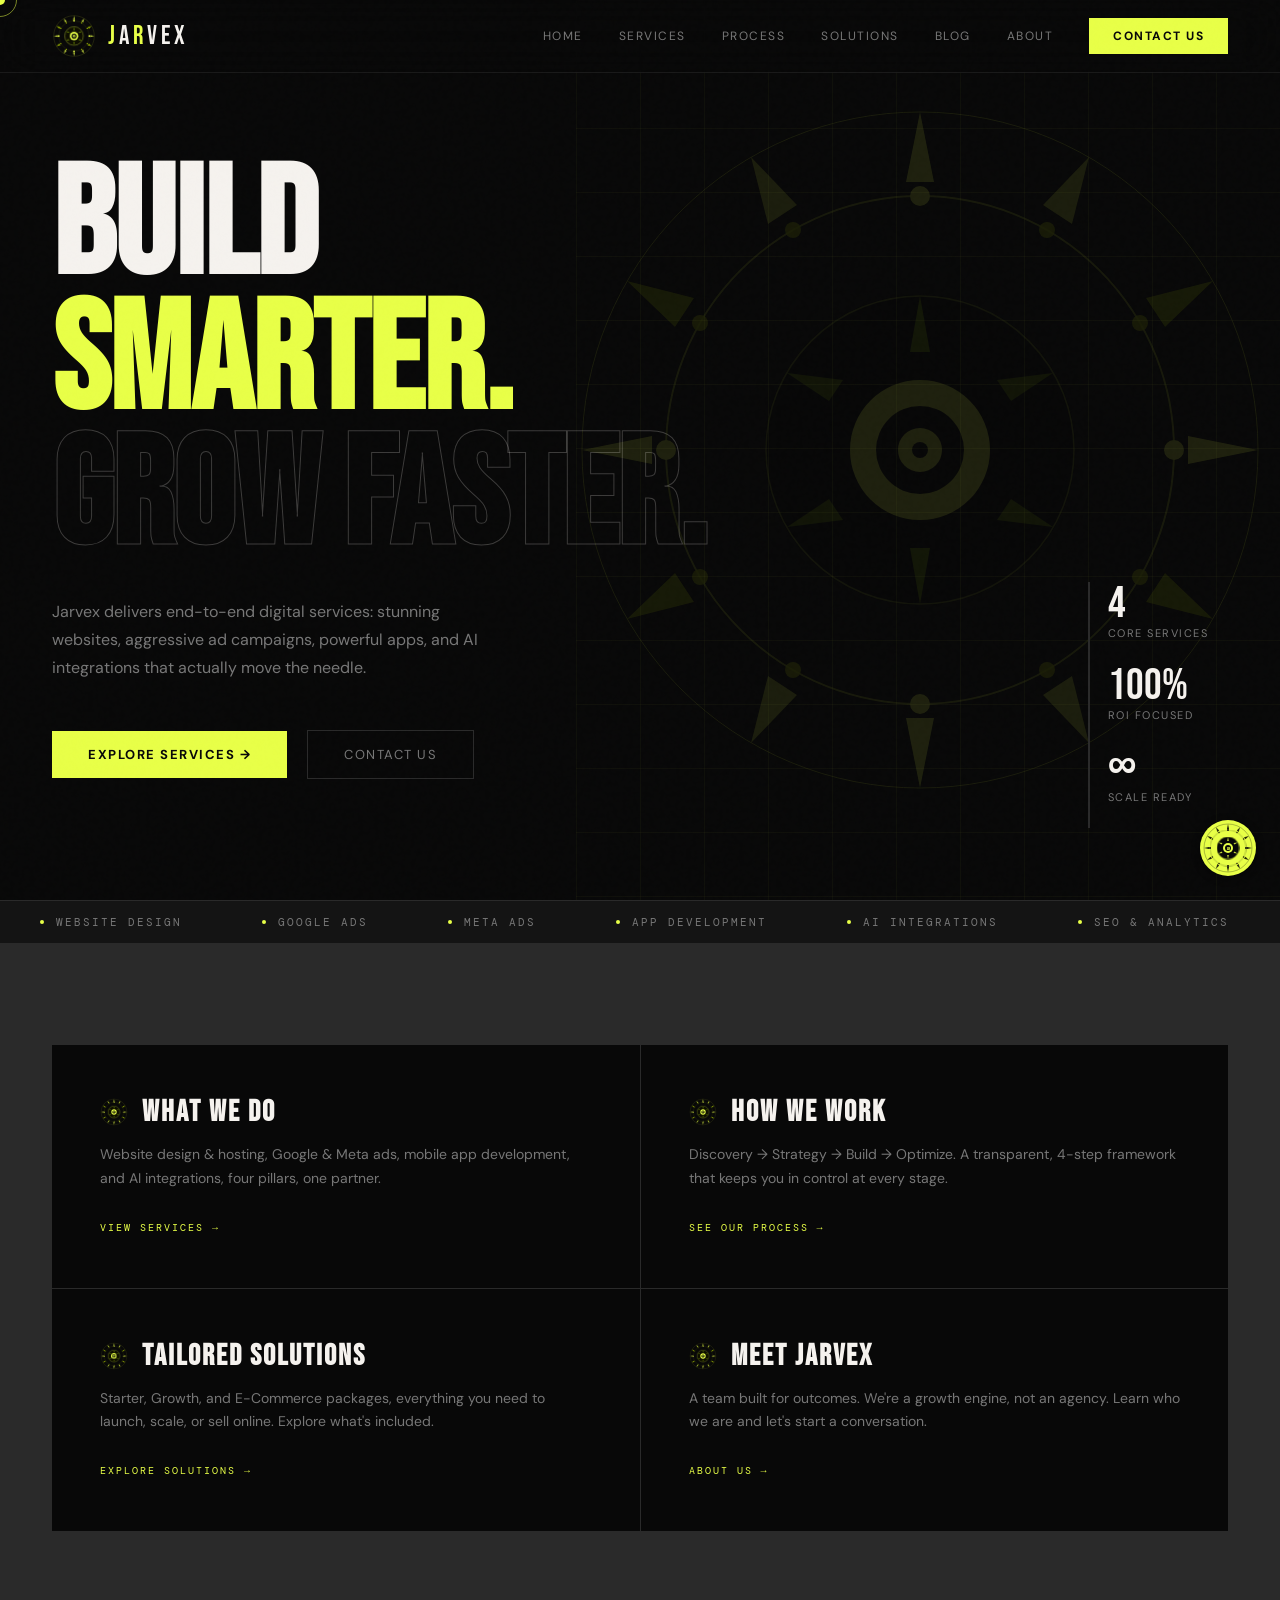
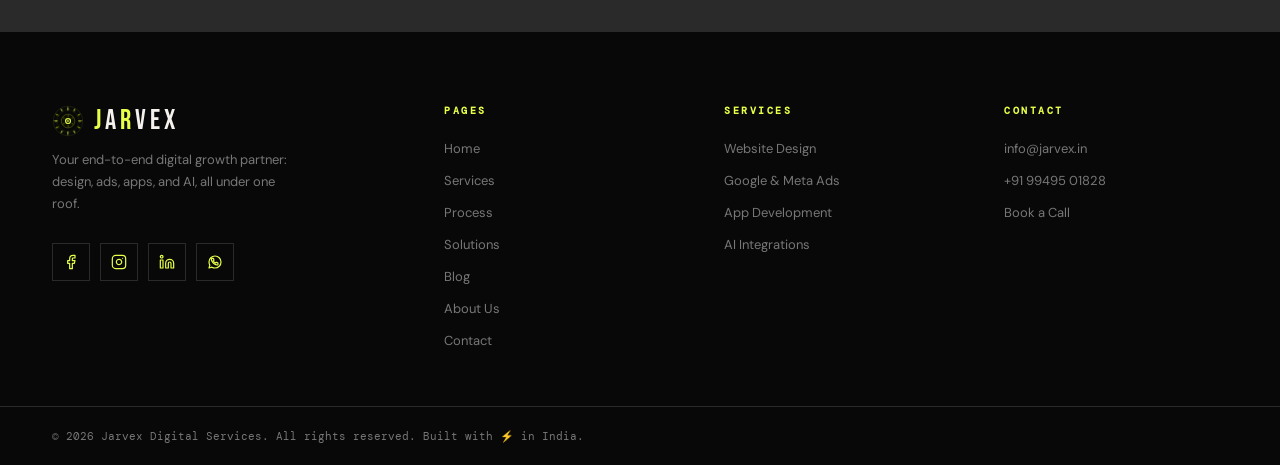
==== commit dffdc2c1: "Added blogs SEO AEO tags Ui changes favicon fixes" ====
--- a/index.html
+++ b/index.html
@@ -10,7 +10,7 @@
 <meta name="theme-color" content="#0d0d0d">
 <title>Jarvex | Turning Ideas Into Digital Success</title>
 <meta name="description" content="Jarvex delivers end-to-end digital services: website design, Google & Meta ads, app development, and AI integrations.">
-<meta name="keywords" content="Jarvex, digital agency India, website design India, Google Ads management, Meta ads agency, Facebook advertising, app development India, AI integration services, digital marketing agency, SEO services India, web development, online marketing, jarvex.in, performance marketing, UI UX design, custom website, lead generation, social media marketing">
+<meta name="keywords" content="Jarvex, digital agency India, digital marketing agency Hyderabad, website design India, Google Ads management India, Meta ads agency, Facebook advertising India, Instagram ads management, app development India, AI integration services, digital marketing agency, SEO services Hyderabad, web development company India, online marketing agency, jarvex.in, performance marketing India, UI UX design agency, custom website development, lead generation services India, social media marketing Hyderabad, best digital agency Hyderabad 2026, digital transformation services, AI chatbot development India, Google Ads expert Hyderabad, business growth agency India, answer engine optimization, AI search optimization, voice search SEO India">
 <meta name="author" content="Jarvex">
 <meta name="robots" content="index, follow">
 <link rel="canonical" href="https://jarvex.in/">
@@ -20,10 +20,27 @@
 <meta property="og:description" content="Jarvex delivers end-to-end digital services: website design, Google & Meta ads, app development, and AI integrations.">
 <meta property="og:image" content="https://jarvex.in/favicon.svg">
 <meta property="og:site_name" content="Jarvex">
-<meta name="twitter:card" content="summary">
+<meta property="og:locale" content="en_IN">
+<meta property="og:image:width" content="512">
+<meta property="og:image:height" content="512">
+<meta property="og:image:alt" content="Jarvex Digital Agency Logo">
+<meta name="twitter:card" content="summary_large_image">
 <meta name="twitter:title" content="Jarvex | Turning Ideas Into Digital Success">
 <meta name="twitter:description" content="Jarvex delivers end-to-end digital services: website design, Google & Meta ads, app development, and AI integrations.">
 <meta name="twitter:image" content="https://jarvex.in/favicon.svg">
+<meta name="twitter:image:alt" content="Jarvex Digital Agency Logo">
+<meta name="geo.region" content="IN-TG">
+<meta name="geo.placename" content="Hyderabad">
+<meta name="geo.position" content="17.385044;78.486671">
+<meta name="ICBM" content="17.385044, 78.486671">
+<meta name="distribution" content="global">
+<meta name="revisit-after" content="7 days">
+<meta name="rating" content="general">
+<meta name="format-detection" content="telephone=no">
+<meta name="mobile-web-app-capable" content="yes">
+<meta name="apple-mobile-web-app-capable" content="yes">
+<meta name="apple-mobile-web-app-status-bar-style" content="black-translucent">
+<meta name="ai-content-declaration" content="none">
 <script type="application/ld+json">
 {
   "@context": "https://schema.org",
@@ -54,7 +71,23 @@
       "areaServed": {"@type": "Country", "name": "India"},
       "knowsAbout": ["Website Design", "Google Ads Management", "Meta Ads Management", "Facebook Advertising", "Instagram Advertising", "Mobile App Development", "AI Integrations", "Digital Marketing", "SEO", "E-Commerce Development"],
       "foundingDate": "2026",
-      "priceRange": "₹₹₹"
+      "priceRange": "₹₹₹",
+      "address": {
+        "@type": "PostalAddress",
+        "addressLocality": "Hyderabad",
+        "addressRegion": "Telangana",
+        "addressCountry": "IN"
+      },
+      "geo": {
+        "@type": "GeoCoordinates",
+        "latitude": 17.385044,
+        "longitude": 78.486671
+      },
+      "hasOfferCatalog": {
+        "@type": "OfferCatalog",
+        "name": "Jarvex Digital Services",
+        "url": "https://jarvex.in/pricing"
+      }
     },
     {
       "@type": "WebSite",
@@ -70,7 +103,11 @@
       "name": "Jarvex | Turning Ideas Into Digital Success",
       "isPartOf": {"@id": "https://jarvex.in/#website"},
       "about": {"@id": "https://jarvex.in/#organization"},
-      "description": "Jarvex delivers end-to-end digital services: website design, Google & Meta ads, app development, and AI integrations."
+      "description": "Jarvex delivers end-to-end digital services: website design, Google & Meta ads, app development, and AI integrations.",
+      "speakable": {
+        "@type": "SpeakableSpecification",
+        "cssSelector": ["title", "meta[name='description']"]
+      }
     }
   ]
 }
@@ -103,6 +140,10 @@
   ]
 }
 </script>
+<link rel="dns-prefetch" href="//fonts.googleapis.com">
+<link rel="dns-prefetch" href="//fonts.gstatic.com">
+<link rel="dns-prefetch" href="//www.googletagmanager.com">
+<link rel="dns-prefetch" href="//www.google-analytics.com">
 <link rel="preconnect" href="https://fonts.googleapis.com">
 <link rel="preconnect" href="https://fonts.gstatic.com" crossorigin>
 <link rel="stylesheet" href="https://fonts.googleapis.com/css2?family=Bebas+Neue&family=DM+Sans:ital,wght@0,300;0,400;0,500;0,600;1,400&family=DM+Mono:wght@400;500&display=swap" media="print" onload="this.media='all'">
@@ -185,6 +226,7 @@
     <a href="/services" class="nav-link">Services</a>
     <a href="/process" class="nav-link">Process</a>
     <a href="/pricing" class="nav-link">Solutions</a>
+    <a href="/blogs" class="nav-link">Blog</a>
     <a href="/about" class="nav-link">About</a>
     <a href="/contact" class="nav-cta">Contact Us</a>
   </div>
@@ -246,7 +288,7 @@
       <p class="foot-tagline">Your end-to-end digital growth partner: design, ads, apps, and AI, all under one roof.</p>
       <div class="foot-social"><a href="https://www.facebook.com/share/1B3qKfYeZm/?mibextid=wwXIfr" class="social-btn" target="_blank" rel="noopener noreferrer" title="Facebook"><svg width="16" height="16" viewBox="0 0 24 24" fill="none" stroke="#e8ff47" stroke-width="1.8" stroke-linecap="round" stroke-linejoin="round"><path d="M18 2h-3a5 5 0 0 0-5 5v3H7v4h3v8h4v-8h3l1-4h-4V7a1 1 0 0 1 1-1h3z"/></svg></a><a href="https://www.instagram.com/jarvex.in/" class="social-btn" target="_blank" rel="noopener noreferrer" title="Instagram"><svg width="16" height="16" viewBox="0 0 24 24" fill="none" stroke="#e8ff47" stroke-width="1.8" stroke-linecap="round" stroke-linejoin="round"><rect x="2" y="2" width="20" height="20" rx="5" ry="5"/><path d="M16 11.37A4 4 0 1 1 12.63 8 4 4 0 0 1 16 11.37z"/><line x1="17.5" y1="6.5" x2="17.51" y2="6.5"/></svg></a><a href="https://www.linkedin.com/company/jarvexin/" class="social-btn" target="_blank" rel="noopener noreferrer" title="LinkedIn"><svg width="16" height="16" viewBox="0 0 24 24" fill="none" stroke="#e8ff47" stroke-width="1.8" stroke-linecap="round" stroke-linejoin="round"><path d="M16 8a6 6 0 0 1 6 6v7h-4v-7a2 2 0 0 0-2-2 2 2 0 0 0-2 2v7h-4v-7a6 6 0 0 1 6-6z"/><rect x="2" y="9" width="4" height="12"/><circle cx="4" cy="4" r="2"/></svg></a><a href="https://wa.me/919949501828" class="social-btn" target="_blank" rel="noopener noreferrer" title="WhatsApp"><svg width="16" height="16" viewBox="0 0 24 24" fill="none" stroke="#e8ff47" stroke-width="1.8" stroke-linecap="round" stroke-linejoin="round"><path d="M12 3a9 9 0 1 1 0 18c-1.64 0-3.18-.44-4.5-1.2L3 21l1.21-4.38A8.96 8.96 0 0 1 3 12 9 9 0 0 1 12 3z"/><path d="M16.5 14.08v1.42a1 1 0 0 1-1.08 1 9.9 9.9 0 0 1-4.32-1.54 9.75 9.75 0 0 1-3-3 9.9 9.9 0 0 1-1.54-4.34 1 1 0 0 1 1-1.09h1.42a1 1 0 0 1 1 .86c.06.48.18.95.34 1.4a1 1 0 0 1-.22 1.06l-.6.6a8 8 0 0 0 3 3l.6-.6a1 1 0 0 1 1.06-.22c.45.17.92.28 1.4.34a1 1 0 0 1 .86 1.01z"/></svg></a></div>
     </div>
-    <div class="footer-col"><h5>Pages</h5><ul><li><a href="/">Home</a></li><li><a href="/services">Services</a></li><li><a href="/process">Process</a></li><li><a href="/pricing">Solutions</a></li><li><a href="/about">About Us</a></li><li><a href="/contact">Contact</a></li></ul></div>
+    <div class="footer-col"><h5>Pages</h5><ul><li><a href="/">Home</a></li><li><a href="/services">Services</a></li><li><a href="/process">Process</a></li><li><a href="/pricing">Solutions</a></li><li><a href="/blogs">Blog</a></li><li><a href="/about">About Us</a></li><li><a href="/contact">Contact</a></li></ul></div>
     <div class="footer-col"><h5>Services</h5><ul><li><a href="/services">Website Design</a></li><li><a href="/services">Google &amp; Meta Ads</a></li><li><a href="/services">App Development</a></li><li><a href="/services">AI Integrations</a></li></ul></div>
     <div class="footer-col"><h5>Contact</h5><ul><li><a href="mailto:info@jarvex.in">info@jarvex.in</a></li><li><a href="tel:+91XXXXXXXXXX">+91 99495 01828</a></li><li><a href="/contact">Book a Call</a></li></ul></div>
   </div>
--- a/style.css
+++ b/style.css
@@ -10,11 +10,11 @@
 body{background:var(--black);color:var(--white);font-family:'DM Sans',sans-serif;overflow-x:hidden;cursor:none}
 
 /* CURSOR */
-.cursor{position:fixed;width:10px;height:10px;background:var(--accent);border-radius:50%;pointer-events:none;z-index:9999;transform:translate(-50%,-50%);transition:width .2s,height .2s}
-.cursor-ring{position:fixed;width:34px;height:34px;border:1.5px solid rgba(232,255,71,0.5);border-radius:50%;pointer-events:none;z-index:9998;transform:translate(-50%,-50%);transition:width .3s,height .3s,opacity .3s}
-
-/* NOISE OVERLAY — uses CSS only, no filter for performance */
-body::before{content:'';position:fixed;inset:0;background-image:url("data:image/svg+xml,%3Csvg viewBox='0 0 200 200' xmlns='http://www.w3.org/2000/svg'%3E%3Cfilter id='n'%3E%3CfeTurbulence type='fractalNoise' baseFrequency='0.85' numOctaves='4' stitchTiles='stitch'/%3E%3C/filter%3E%3Crect width='100%25' height='100%25' filter='url(%23n)' opacity='0.035'/%3E%3C/svg%3E");pointer-events:none;z-index:800;opacity:.4;will-change:auto;contain:strict}
+.cursor{position:fixed;width:10px;height:10px;background:var(--accent);border-radius:50%;pointer-events:none;z-index:9999;transform:translate(-50%,-50%);transition:width .2s,height .2s,background .3s}
+.cursor-ring{position:fixed;width:34px;height:34px;border:1.5px solid rgba(232,255,71,0.5);border-radius:50%;pointer-events:none;z-index:9998;transform:translate(-50%,-50%);transition:width .3s,height .3s,opacity .3s,border-color .3s}
+
+/* NOISE OVERLAY */
+body::before{content:'';position:fixed;inset:0;background-image:url("data:image/svg+xml,%3Csvg viewBox='0 0 200 200' xmlns='http://www.w3.org/2000/svg'%3E%3Cfilter id='n'%3E%3CfeTurbulence type='fractalNoise' baseFrequency='0.85' numOctaves='4' stitchTiles='stitch'/%3E%3C/filter%3E%3Crect width='100%25' height='100%25' filter='url(%23n)' opacity='0.035'/%3E%3C/svg%3E");pointer-events:none;z-index:800;opacity:.4}
 
 /* SCROLL PROGRESS BAR */
 #progressBar{position:fixed;top:0;left:0;height:2px;background:var(--accent);z-index:600;width:0;transition:width .1s linear;pointer-events:none}
@@ -22,10 +22,10 @@
 @keyframes kcSpin{from{transform:rotate(0deg)}to{transform:rotate(360deg)}}
 @keyframes kcSpinRev{from{transform:rotate(0deg)}to{transform:rotate(-360deg)}}
 @keyframes kcPulse{0%,100%{opacity:1}50%{opacity:.5}}
-.kc-outer{transform-origin:center;transform-box:fill-box;animation:kcSpin 18s linear infinite}
-.kc-middle{transform-origin:center;transform-box:fill-box;animation:kcSpinRev 12s linear infinite}
-.kc-inner{transform-origin:center;transform-box:fill-box;animation:kcSpin 7s linear infinite}
-.kc-center-dot{animation:kcPulse 3s ease-in-out infinite}
+.kc-outer{transform-origin:center;transform-box:fill-box;animation:kcSpin 18s linear infinite;will-change:transform}
+.kc-middle{transform-origin:center;transform-box:fill-box;animation:kcSpinRev 12s linear infinite;will-change:transform}
+.kc-inner{transform-origin:center;transform-box:fill-box;animation:kcSpin 7s linear infinite;will-change:transform}
+.kc-center-dot{animation:kcPulse 3s ease-in-out infinite;will-change:opacity}
 
 /* NAV */
 nav{position:fixed;top:0;left:0;right:0;z-index:500;display:flex;align-items:center;justify-content:space-between;padding:14px 52px;border-bottom:1px solid var(--border);backdrop-filter:blur(24px);background:rgba(8,8,8,0.88)}
@@ -76,8 +76,8 @@
 .tag{background:var(--mid);color:var(--text-dim);font-size:10px;padding:4px 10px;letter-spacing:1px;font-family:'DM Mono',monospace;transition:background .3s,color .3s}
 
 /* TICKER */
-.ticker{border-top:1px solid var(--subtle);border-bottom:1px solid var(--subtle);padding:14px 0;overflow:hidden;background:var(--mid);contain:content}
-.ticker-track{display:flex;animation:tickAnim 22s linear infinite;width:max-content;will-change:transform;backface-visibility:hidden}
+.ticker{border-top:1px solid var(--subtle);border-bottom:1px solid var(--subtle);padding:14px 0;overflow:hidden;background:var(--mid)}
+.ticker-track{display:flex;animation:tickAnim 22s linear infinite;width:max-content;will-change:transform}
 @media(hover:hover){.ticker-track:hover{animation-play-state:paused}}
 .ticker-item{display:flex;align-items:center;gap:12px;padding:0 40px;white-space:nowrap;font-family:'DM Mono',monospace;font-size:11px;letter-spacing:2px;text-transform:uppercase;color:var(--text-dim)}
 .t-dot{width:4px;height:4px;background:var(--accent);border-radius:50%;flex-shrink:0}
